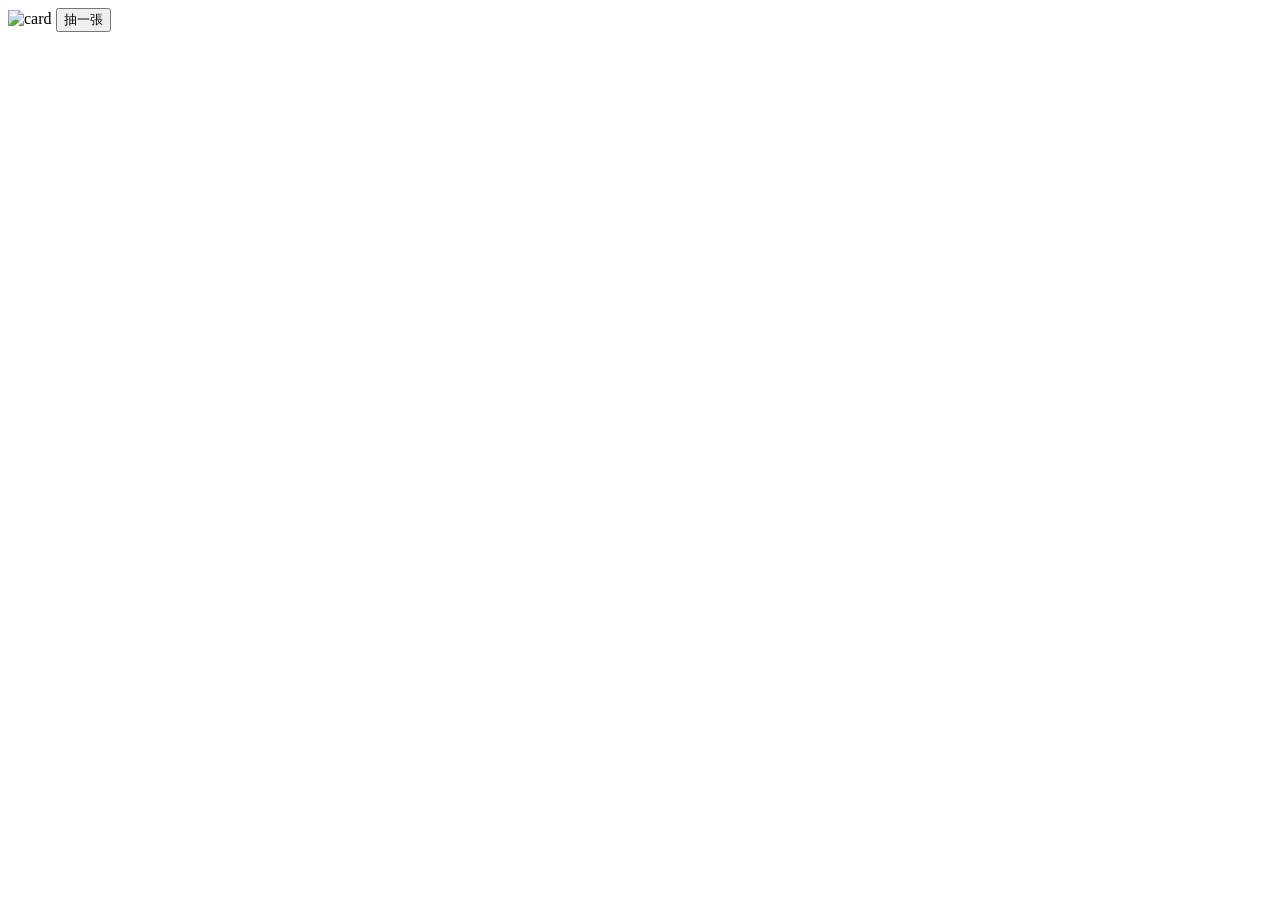
==== index.html @ e1db85c7 "/index.html" ====
<!DOCTYPE html>
<html lang="zh-Hant">
<head>
  <meta charset="UTF-8">
  <title>抽一張牌</title>
  <link rel="stylesheet" href="style.css">
</head>
<body>
  <div id="app">
    <img id="card" src="assets/back.png" alt="card">
    <button id="draw">抽一張</button>
  </div>

  <script src="app.js"></script>
</body>
</html>
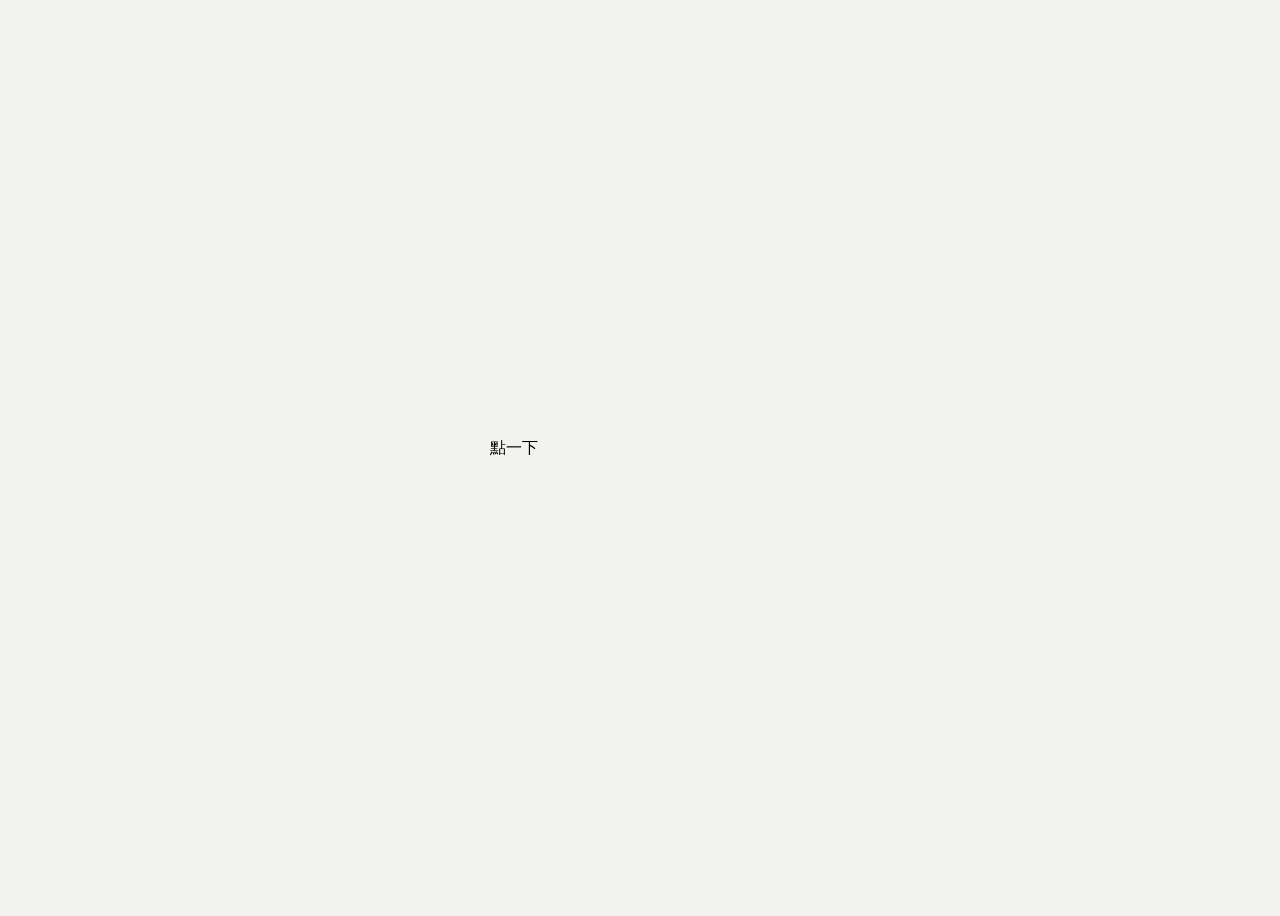
==== commit 51c7e437: "Update index.html" ====
--- a/index.html
+++ b/index.html
@@ -1,14 +1,16 @@
 <!DOCTYPE html>
 <html lang="zh-Hant">
 <head>
-  <meta charset="UTF-8">
-  <title>抽一張牌</title>
-  <link rel="stylesheet" href="style.css">
+  <meta charset="UTF-8" />
+  <title>Ella Card</title>
+  <link rel="stylesheet" href="style.css" />
 </head>
 <body>
-  <div id="app">
-    <img id="card" src="assets/back.png" alt="card">
-    <button id="draw">抽一張</button>
+
+  <div class="card-area">
+    <div id="card" class="card-back">
+      點一下
+    </div>
   </div>
 
   <script src="app.js"></script>
--- a/style.css
+++ b/style.css
@@ -0,0 +1,22 @@
+body {
+  background: #f2f2ef;
+  font-family: "Noto Sans TC", sans-serif;
+  display: flex;
+  justify-content: center;
+  align-items: center;
+  height: 100vh;
+}
+
+#app {
+  text-align: center;
+}
+
+#card {
+  width: 300px;
+  margin-bottom: 20px;
+}
+
+button {
+  padding: 10px 20px;
+  font-size: 16px;
+}
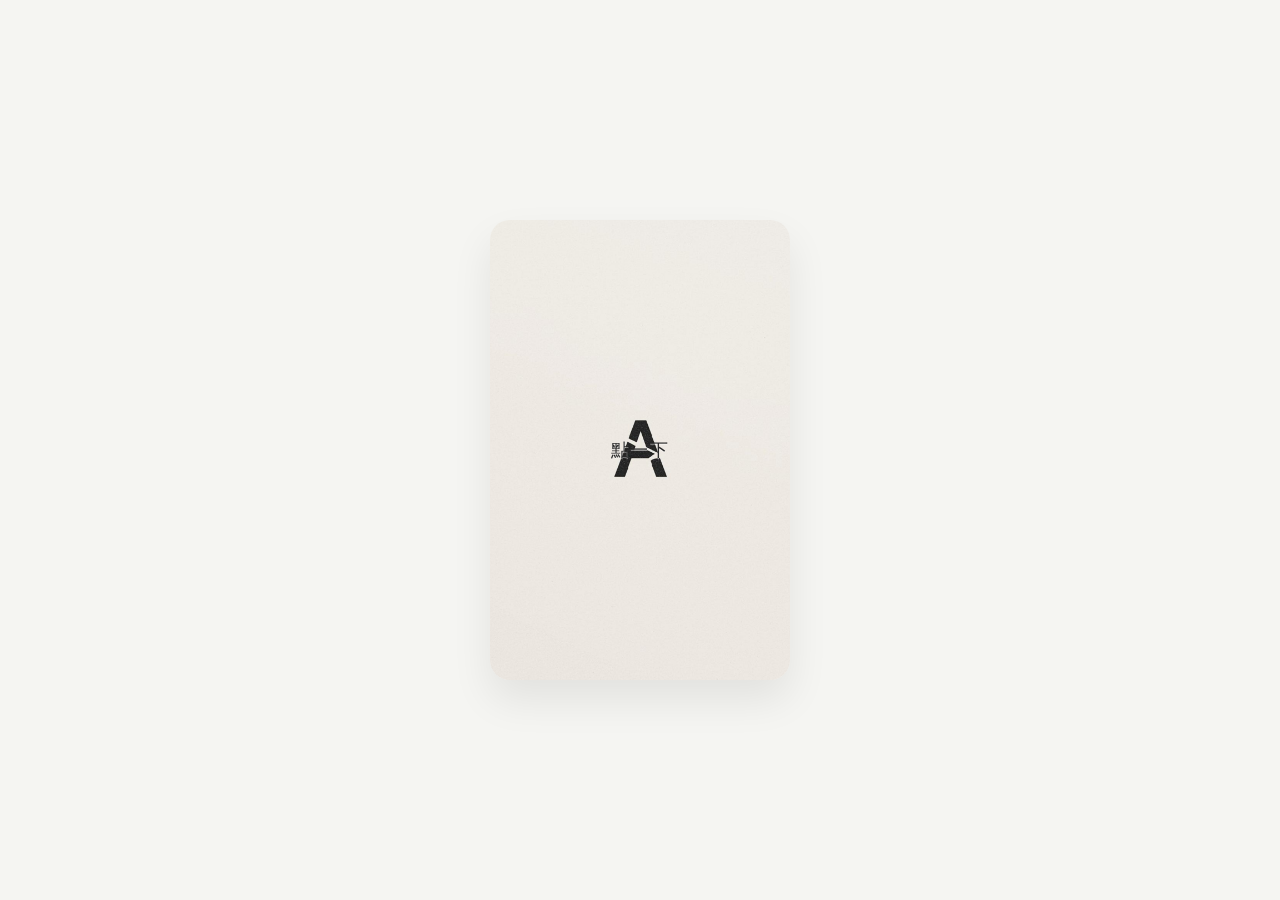
==== commit 90cd3624: "Update index.html" ====
--- a/index.html
+++ b/index.html
@@ -7,11 +7,10 @@
 </head>
 <body>
 
-  <div class="card-area">
-    <div id="card" class="card-back">
-      點一下
-    </div>
-  </div>
+  <div class="card-back" id="card">
+  <div class="card-text" id="cardText">點一下</div>
+</div>
+
 
   <script src="app.js"></script>
 </body>
--- a/style.css
+++ b/style.css
@@ -1,22 +1,57 @@
 body {
-  background: #f2f2ef;
-  font-family: "Noto Sans TC", sans-serif;
+  margin: 0;
+  background: #f5f5f2;
+  font-family: "Noto Serif TC", serif;
   display: flex;
   justify-content: center;
   align-items: center;
   height: 100vh;
 }
 
-#app {
-  text-align: center;
+.card-area {
+  display: flex;
+  justify-content: center;
+  align-items: center;
 }
 
-#card {
+.card-back {
   width: 300px;
-  margin-bottom: 20px;
+  height: 460px;
+  border-radius: 20px;
+
+  background-image: url("./card-bg.png");
+  background-size: cover;
+  background-position: center;
+
+  display: flex;
+  align-items: center;
+  justify-content: center;
+  box-shadow: 0 20px 40px rgba(0,0,0,0.08);
+
+}
+.card-front {
+  width: 260px;
+  height: 420px;
+  border-radius: 12px;
+  background: #ffffff;
+  color: #222;
+  display: flex;
+  justify-content: center;
+  align-items: center;
+  padding: 24px;
+  text-align: center;
+  line-height: 1.6;
+}
+.card-text {
+  font-size: 18px;
+  line-height: 1.7;
+  letter-spacing: 0.08em;
+  color: #2b2b2b;
+  text-align: center;
+  padding: 0 28px;
+
+  /* 讓文字在背景圖上更清楚 */
+  text-shadow: 0 1px 0 rgba(255,255,255,0.55);
 }
 
-button {
-  padding: 10px 20px;
-  font-size: 16px;
-}
+
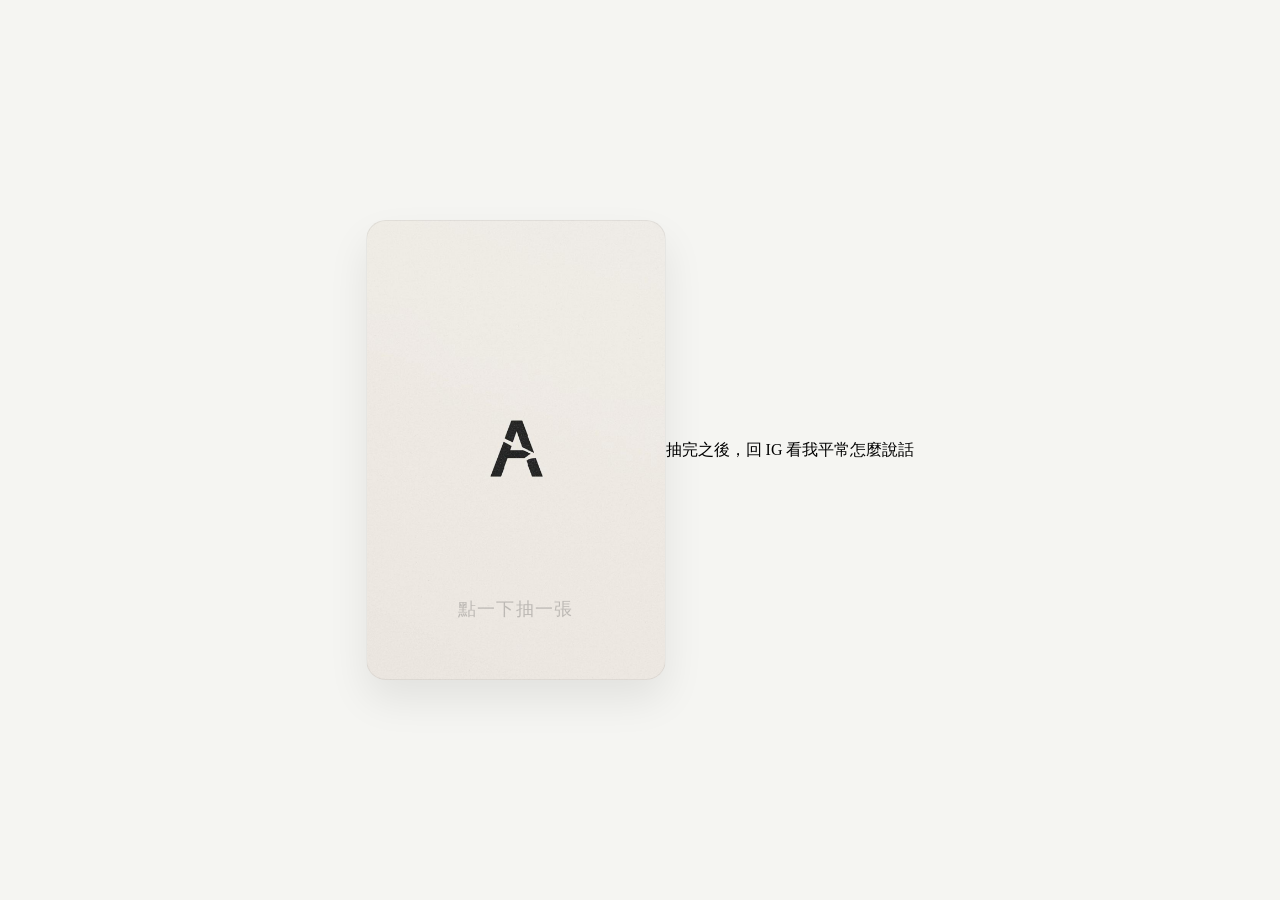
==== commit e49da3cc: "Update index.html" ====
--- a/index.html
+++ b/index.html
@@ -15,3 +15,6 @@
   <script src="app.js"></script>
 </body>
 </html>
+<div class="footer-note">
+  抽完之後，回 IG 看我平常怎麼說話
+</div>
--- a/style.css
+++ b/style.css
@@ -1,57 +1,120 @@
+/* =========================
+   Ella Card - style.css
+   極簡留白版（單一背景＋文字抽卡）
+   ========================= */
+
+/* 全域盒模型，避免尺寸計算混亂 */
+*,
+*::before,
+*::after {
+  box-sizing: border-box;
+}
+
+/* 頁面背景與置中 */
 body {
   margin: 0;
-  background: #f5f5f2;
+  background: #f5f5f2; /* 你現在的米白底 */
   font-family: "Noto Serif TC", serif;
   display: flex;
   justify-content: center;
   align-items: center;
-  height: 100vh;
+  min-height: 100vh;
+  padding: 24px;
 }
 
+/* 卡片外層容器（可擴充用，目前先保留） */
 .card-area {
   display: flex;
   justify-content: center;
   align-items: center;
 }
 
+/* 卡片本體（你 HTML 的 #card） */
 .card-back {
   width: 300px;
   height: 460px;
   border-radius: 20px;
 
+  /* 你的背景圖（同層目錄：card-bg.png） */
   background-image: url("./card-bg.png");
   background-size: cover;
   background-position: center;
+  background-repeat: no-repeat;
 
-  display: flex;
-  align-items: center;
-  justify-content: center;
-  box-shadow: 0 20px 40px rgba(0,0,0,0.08);
+  /* 視覺質感 */
+  box-shadow: 0 20px 40px rgba(0, 0, 0, 0.08);
+  border: 1px solid rgba(0, 0, 0, 0.06);
 
+  /* 讓文字能放在卡片內 */
+  position: relative;
+  overflow: hidden;
+
+  /* 點擊手感 */
+  cursor: pointer;
+  user-select: none;
+
+  /* 小小的互動感（不浮誇） */
+  transition: transform 120ms ease, box-shadow 120ms ease;
 }
-.card-front {
-  width: 260px;
-  height: 420px;
-  border-radius: 12px;
-  background: #ffffff;
-  color: #222;
-  display: flex;
-  justify-content: center;
-  align-items: center;
-  padding: 24px;
+
+.card-back:hover {
+  transform: translateY(-2px);
+  box-shadow: 0 26px 50px rgba(0, 0, 0, 0.10);
+}
+
+.card-back:active {
+  transform: translateY(0px) scale(0.995);
+}
+
+/* 卡片文字（你 HTML 的 #cardText） */
+.card-text {
+  /* 重要：不要吃掉點擊，點到文字也算點到卡片 */
+  pointer-events: none;
+
+  /* 文字位置：靠下、置中 */
+  position: absolute;
+  left: 50%;
+  bottom: 58px;
+  transform: translate(-50%, 4px);
+
+  /* 文字樣式：乾淨、不做作 */
+  font-size: 18px;
+  line-height: 1.8;
+  letter-spacing: 0.06em; /* 中文不要用 2px，會像被拉開靈魂 */
+  color: #333;
   text-align: center;
-  line-height: 1.6;
+
+  /* 文字寬度（避免太長爆版） */
+  width: 78%;
+  word-break: keep-all;
+
+  /* 抽卡動畫：初始淡淡的 */
+  opacity: 0.25;
+  transition: opacity 220ms ease, transform 220ms ease;
 }
-.card-text {
-  font-size: 18px;
-  line-height: 1.7;
-  letter-spacing: 0.08em;
-  color: #2b2b2b;
-  text-align: center;
-  padding: 0 28px;
 
-  /* 讓文字在背景圖上更清楚 */
-  text-shadow: 0 1px 0 rgba(255,255,255,0.55);
+/* app.js 會加上 is-show，讓文字「浮現」 */
+.card-text.is-show {
+  opacity: 1;
+  transform: translate(-50%, 0px);
+}
+
+/* 小螢幕（手機）自動縮放，不要超出 */
+@media (max-width: 480px) {
+  body {
+    padding: 16px;
+  }
+  .card-back {
+    width: 280px;
+    height: 430px;
+    border-radius: 18px;
+  }
+  .card-text {
+    bottom: 54px;
+    font-size: 17px;
+    width: 80%;
+  }
 }
 
 
+
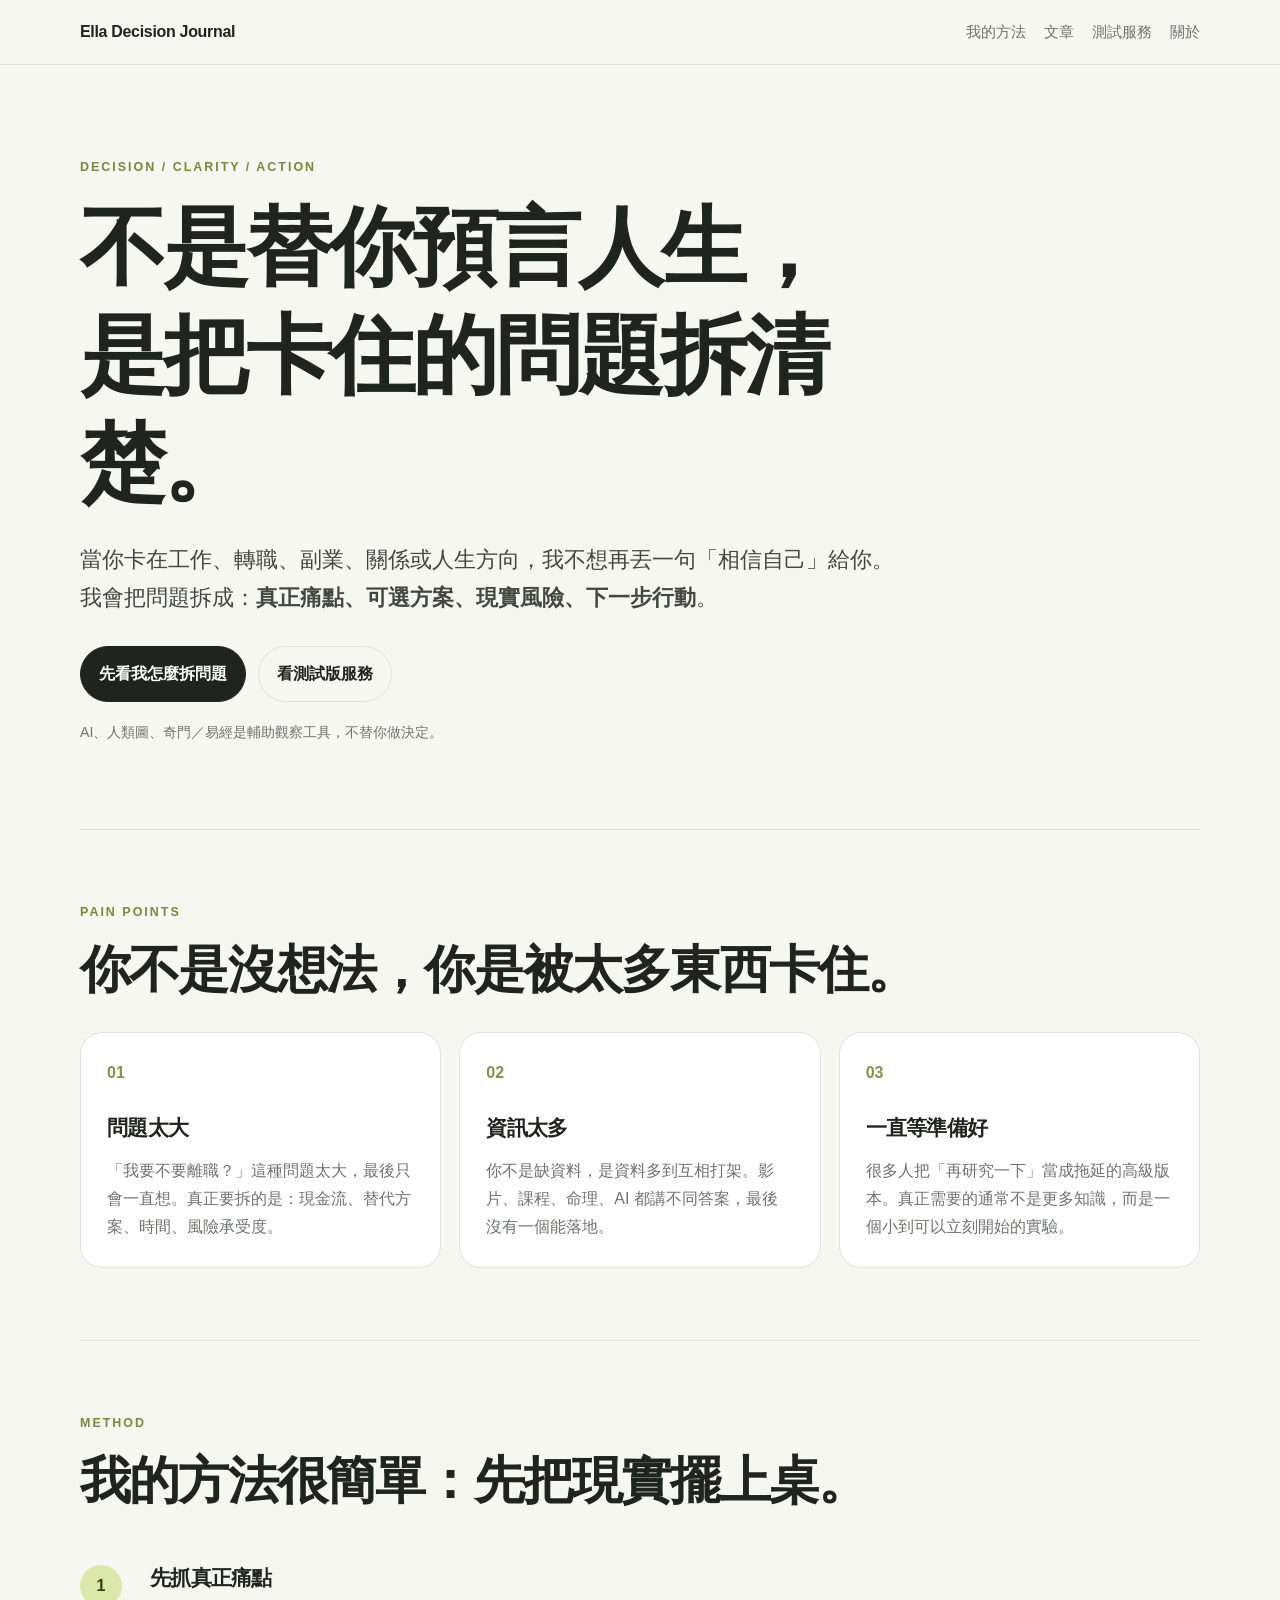
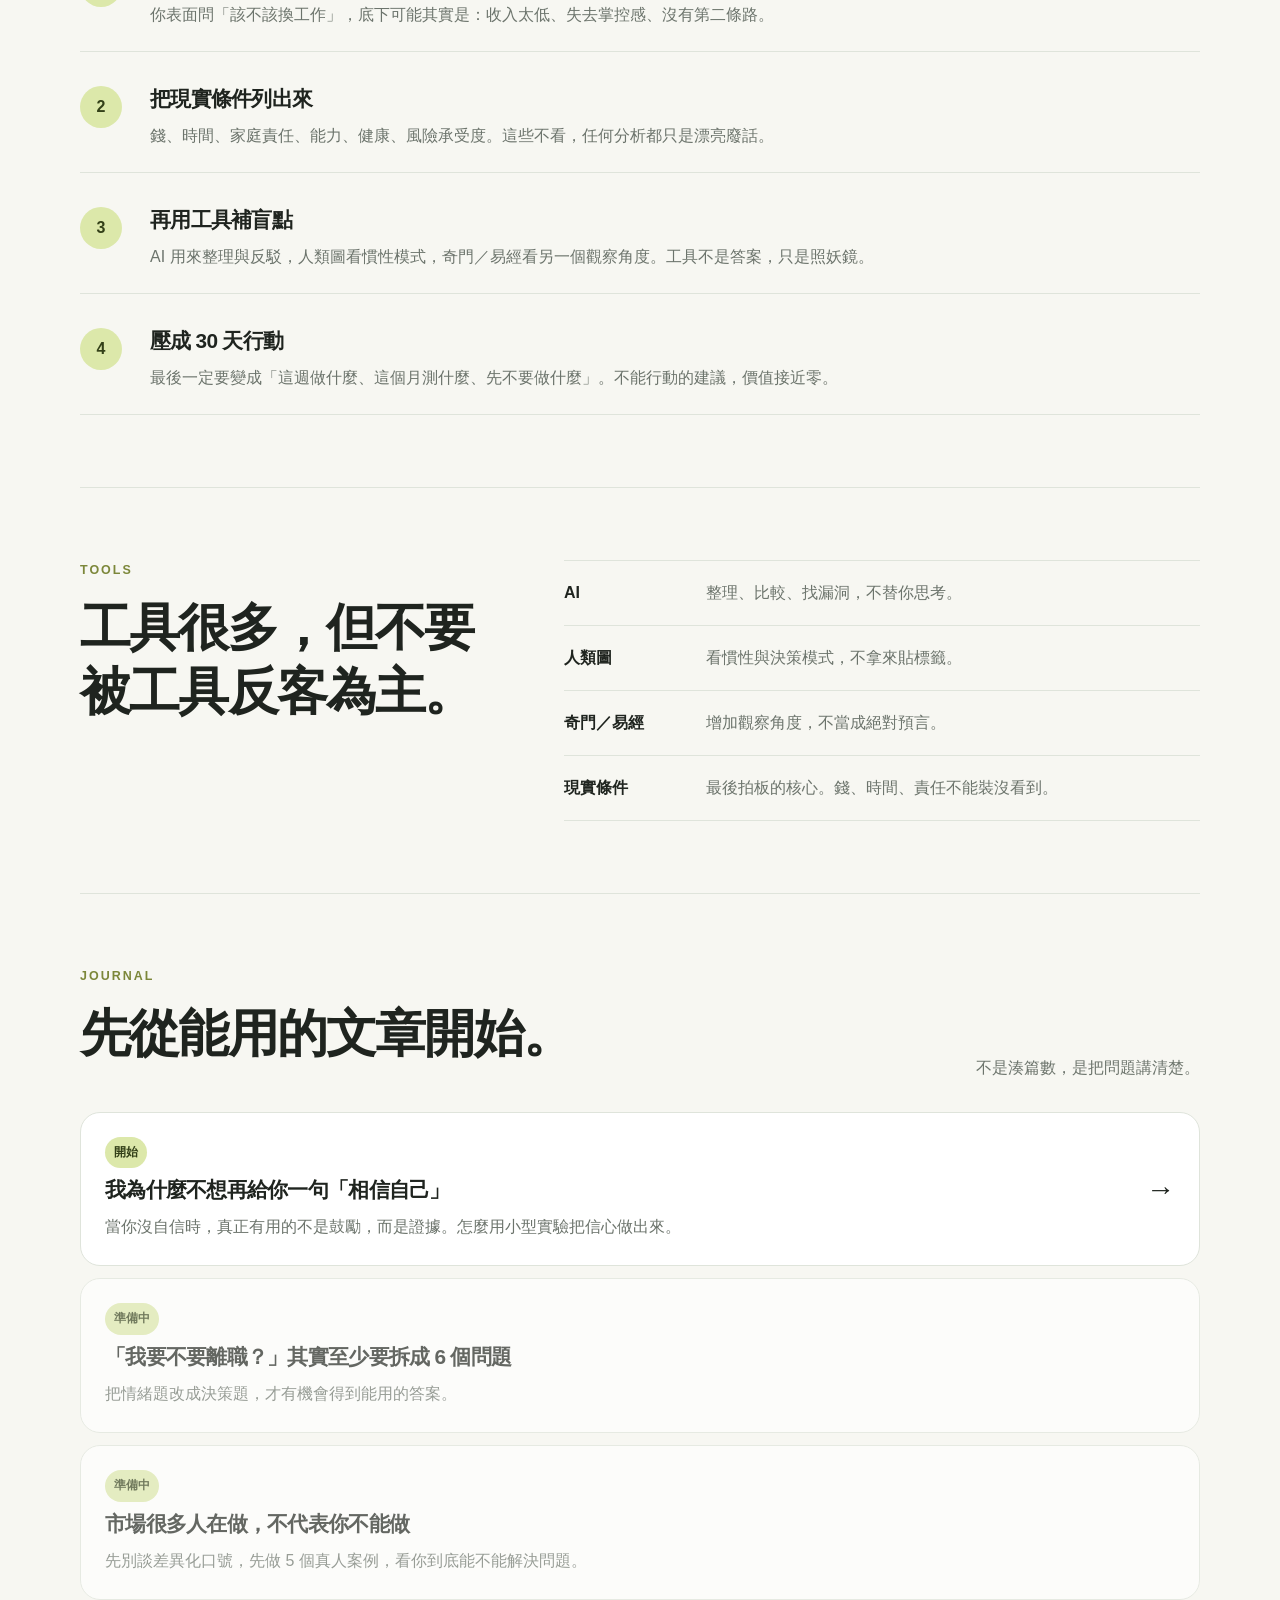
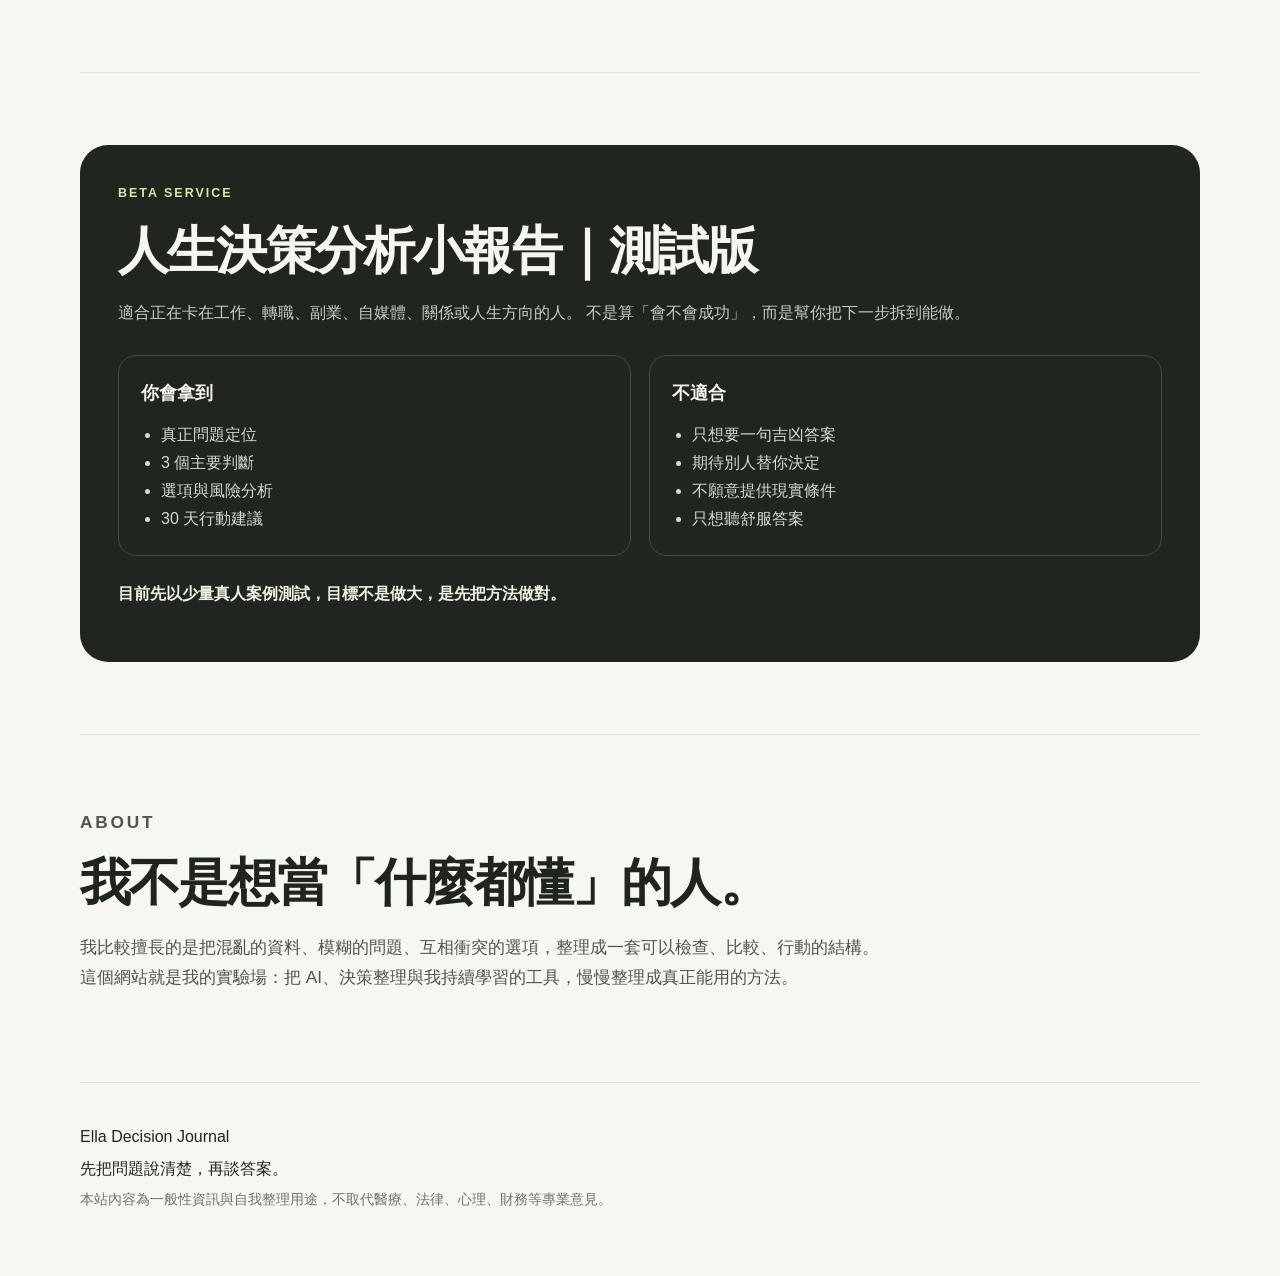
==== commit cfaa13af: "Redesign Ella Decision Journal homepage" ====
--- a/index.html
+++ b/index.html
@@ -1,20 +1,201 @@
-<!DOCTYPE html>
+<!doctype html>
 <html lang="zh-Hant">
 <head>
-  <meta charset="UTF-8" />
-  <title>Ella Card</title>
-  <link rel="stylesheet" href="style.css" />
+  <meta charset="utf-8">
+  <meta name="viewport" content="width=device-width, initial-scale=1">
+  <title>Ella Decision Journal｜把卡住的問題拆清楚</title>
+  <meta name="description" content="不是替你預言人生，而是把工作、轉職、副業、關係與人生方向的問題拆成痛點、選項、風險與下一步。">
+  <link rel="stylesheet" href="style.css">
 </head>
 <body>
-
-  <div class="card-back" id="card">
-  <div class="card-text" id="cardText">點一下</div>
-</div>
-
+  <header class="site-header">
+    <a class="brand" href="./">Ella Decision Journal</a>
+    <nav>
+      <a href="#method">我的方法</a>
+      <a href="#articles">文章</a>
+      <a href="#service">測試服務</a>
+      <a href="#about">關於</a>
+    </nav>
+  </header>
+
+  <main>
+    <section class="hero shell">
+      <p class="eyebrow">DECISION / CLARITY / ACTION</p>
+      <h1>不是替你預言人生，<br>是把卡住的問題拆清楚。</h1>
+      <p class="lead">
+        當你卡在工作、轉職、副業、關係或人生方向，我不想再丟一句「相信自己」給你。
+        我會把問題拆成：<strong>真正痛點、可選方案、現實風險、下一步行動</strong>。
+      </p>
+      <div class="hero-actions">
+        <a class="button primary" href="#method">先看我怎麼拆問題</a>
+        <a class="button ghost" href="#service">看測試版服務</a>
+      </div>
+      <p class="fineprint">AI、人類圖、奇門／易經是輔助觀察工具，不替你做決定。</p>
+    </section>
+
+    <section class="section shell">
+      <div class="section-title">
+        <p class="eyebrow">PAIN POINTS</p>
+        <h2>你不是沒想法，你是被太多東西卡住。</h2>
+      </div>
+
+      <div class="grid three">
+        <article class="card">
+          <span class="num">01</span>
+          <h3>問題太大</h3>
+          <p>「我要不要離職？」這種問題太大，最後只會一直想。真正要拆的是：現金流、替代方案、時間、風險承受度。</p>
+        </article>
+        <article class="card">
+          <span class="num">02</span>
+          <h3>資訊太多</h3>
+          <p>你不是缺資料，是資料多到互相打架。影片、課程、命理、AI 都講不同答案，最後沒有一個能落地。</p>
+        </article>
+        <article class="card">
+          <span class="num">03</span>
+          <h3>一直等準備好</h3>
+          <p>很多人把「再研究一下」當成拖延的高級版本。真正需要的通常不是更多知識，而是一個小到可以立刻開始的實驗。</p>
+        </article>
+      </div>
+    </section>
+
+    <section id="method" class="section shell">
+      <div class="section-title">
+        <p class="eyebrow">METHOD</p>
+        <h2>我的方法很簡單：先把現實擺上桌。</h2>
+      </div>
+
+      <div class="steps">
+        <div class="step">
+          <span>1</span>
+          <div>
+            <h3>先抓真正痛點</h3>
+            <p>你表面問「該不該換工作」，底下可能其實是：收入太低、失去掌控感、沒有第二條路。</p>
+          </div>
+        </div>
+        <div class="step">
+          <span>2</span>
+          <div>
+            <h3>把現實條件列出來</h3>
+            <p>錢、時間、家庭責任、能力、健康、風險承受度。這些不看，任何分析都只是漂亮廢話。</p>
+          </div>
+        </div>
+        <div class="step">
+          <span>3</span>
+          <div>
+            <h3>再用工具補盲點</h3>
+            <p>AI 用來整理與反駁，人類圖看慣性模式，奇門／易經看另一個觀察角度。工具不是答案，只是照妖鏡。</p>
+          </div>
+        </div>
+        <div class="step">
+          <span>4</span>
+          <div>
+            <h3>壓成 30 天行動</h3>
+            <p>最後一定要變成「這週做什麼、這個月測什麼、先不要做什麼」。不能行動的建議，價值接近零。</p>
+          </div>
+        </div>
+      </div>
+    </section>
+
+    <section class="section shell split">
+      <div>
+        <p class="eyebrow">TOOLS</p>
+        <h2>工具很多，但不要被工具反客為主。</h2>
+      </div>
+      <div class="tool-list">
+        <div><strong>AI</strong><span>整理、比較、找漏洞，不替你思考。</span></div>
+        <div><strong>人類圖</strong><span>看慣性與決策模式，不拿來貼標籤。</span></div>
+        <div><strong>奇門／易經</strong><span>增加觀察角度，不當成絕對預言。</span></div>
+        <div><strong>現實條件</strong><span>最後拍板的核心。錢、時間、責任不能裝沒看到。</span></div>
+      </div>
+    </section>
+
+    <section id="articles" class="section shell">
+      <div class="section-title row">
+        <div>
+          <p class="eyebrow">JOURNAL</p>
+          <h2>先從能用的文章開始。</h2>
+        </div>
+        <p class="section-note">不是湊篇數，是把問題講清楚。</p>
+      </div>
+
+      <div class="article-list">
+        <a class="article" href="posts/why-decision-journal.html">
+          <div>
+            <span class="tag">開始</span>
+            <h3>我為什麼不想再給你一句「相信自己」</h3>
+            <p>當你沒自信時，真正有用的不是鼓勵，而是證據。怎麼用小型實驗把信心做出來。</p>
+          </div>
+          <span class="arrow">→</span>
+        </a>
+        <div class="article muted">
+          <div>
+            <span class="tag">準備中</span>
+            <h3>「我要不要離職？」其實至少要拆成 6 個問題</h3>
+            <p>把情緒題改成決策題，才有機會得到能用的答案。</p>
+          </div>
+        </div>
+        <div class="article muted">
+          <div>
+            <span class="tag">準備中</span>
+            <h3>市場很多人在做，不代表你不能做</h3>
+            <p>先別談差異化口號，先做 5 個真人案例，看你到底能不能解決問題。</p>
+          </div>
+        </div>
+      </div>
+    </section>
+
+    <section id="service" class="section shell">
+      <div class="service-box">
+        <div>
+          <p class="eyebrow">BETA SERVICE</p>
+          <h2>人生決策分析小報告｜測試版</h2>
+          <p>
+            適合正在卡在工作、轉職、副業、自媒體、關係或人生方向的人。
+            不是算「會不會成功」，而是幫你把下一步拆到能做。
+          </p>
+        </div>
+
+        <div class="service-grid">
+          <div>
+            <strong>你會拿到</strong>
+            <ul>
+              <li>真正問題定位</li>
+              <li>3 個主要判斷</li>
+              <li>選項與風險分析</li>
+              <li>30 天行動建議</li>
+            </ul>
+          </div>
+          <div>
+            <strong>不適合</strong>
+            <ul>
+              <li>只想要一句吉凶答案</li>
+              <li>期待別人替你決定</li>
+              <li>不願意提供現實條件</li>
+              <li>只想聽舒服答案</li>
+            </ul>
+          </div>
+        </div>
+
+        <p class="status">目前先以少量真人案例測試，目標不是做大，是先把方法做對。</p>
+      </div>
+    </section>
+
+    <section id="about" class="section shell about">
+      <p class="eyebrow">ABOUT</p>
+      <h2>我不是想當「什麼都懂」的人。</h2>
+      <p>
+        我比較擅長的是把混亂的資料、模糊的問題、互相衝突的選項，整理成一套可以檢查、比較、行動的結構。
+        這個網站就是我的實驗場：把 AI、決策整理與我持續學習的工具，慢慢整理成真正能用的方法。
+      </p>
+    </section>
+  </main>
+
+  <footer class="site-footer shell">
+    <p>Ella Decision Journal</p>
+    <p>先把問題說清楚，再談答案。</p>
+    <p class="fineprint">本站內容為一般性資訊與自我整理用途，不取代醫療、法律、心理、財務等專業意見。</p>
+  </footer>
 
   <script src="app.js"></script>
 </body>
 </html>
-<div class="footer-note">
-  抽完之後，回 IG 看我平常怎麼說話
-</div>
--- a/style.css
+++ b/style.css
@@ -1,120 +1,113 @@
-/* =========================
-   Ella Card - style.css
-   極簡留白版（單一背景＋文字抽卡）
-   ========================= */
-
-/* 全域盒模型，避免尺寸計算混亂 */
-*,
-*::before,
-*::after {
-  box-sizing: border-box;
+*{box-sizing:border-box}
+:root{
+  --bg:#f7f7f2;
+  --paper:#ffffff;
+  --ink:#1f241f;
+  --muted:#6c746c;
+  --line:#dfe4db;
+  --accent:#dce8aa;
+  --accent-ink:#334018;
+  --soft:#eef2e7;
+  --max:1120px;
 }
-
-/* 頁面背景與置中 */
-body {
-  margin: 0;
-  background: #f5f5f2; /* 你現在的米白底 */
-  font-family: "Noto Serif TC", serif;
-  display: flex;
-  justify-content: center;
-  align-items: center;
-  min-height: 100vh;
-  padding: 24px;
+html{scroll-behavior:smooth}
+body{
+  margin:0;
+  background:var(--bg);
+  color:var(--ink);
+  font-family:-apple-system,BlinkMacSystemFont,"Noto Sans TC","PingFang TC","Microsoft JhengHei",sans-serif;
+  line-height:1.75;
 }
-
-/* 卡片外層容器（可擴充用，目前先保留） */
-.card-area {
-  display: flex;
-  justify-content: center;
-  align-items: center;
+a{color:inherit}
+.shell{width:min(calc(100% - 40px),var(--max));margin-inline:auto}
+.site-header{
+  position:sticky;top:0;z-index:10;
+  display:flex;align-items:center;justify-content:space-between;
+  gap:24px;padding:18px max(20px,calc((100% - var(--max))/2));
+  background:rgba(247,247,242,.92);backdrop-filter:blur(12px);
+  border-bottom:1px solid var(--line);
 }
-
-/* 卡片本體（你 HTML 的 #card） */
-.card-back {
-  width: 300px;
-  height: 460px;
-  border-radius: 20px;
-
-  /* 你的背景圖（同層目錄：card-bg.png） */
-  background-image: url("./card-bg.png");
-  background-size: cover;
-  background-position: center;
-  background-repeat: no-repeat;
-
-  /* 視覺質感 */
-  box-shadow: 0 20px 40px rgba(0, 0, 0, 0.08);
-  border: 1px solid rgba(0, 0, 0, 0.06);
-
-  /* 讓文字能放在卡片內 */
-  position: relative;
-  overflow: hidden;
-
-  /* 點擊手感 */
-  cursor: pointer;
-  user-select: none;
-
-  /* 小小的互動感（不浮誇） */
-  transition: transform 120ms ease, box-shadow 120ms ease;
+.brand{text-decoration:none;font-weight:800;letter-spacing:-.02em}
+nav{display:flex;gap:18px;flex-wrap:wrap}
+nav a{text-decoration:none;color:var(--muted);font-size:.94rem}
+nav a:hover{color:var(--ink)}
+.hero{padding:92px 0 70px}
+.eyebrow{font-size:.78rem;font-weight:800;letter-spacing:.16em;color:#7c873a;margin:0 0 14px}
+h1,h2,h3{line-height:1.25;letter-spacing:-.035em;margin-top:0}
+h1{font-size:clamp(2.7rem,7vw,5.4rem);max-width:900px;margin-bottom:24px}
+h2{font-size:clamp(2rem,4vw,3.2rem);margin-bottom:16px}
+h3{font-size:1.3rem;margin-bottom:10px}
+.lead{font-size:clamp(1.08rem,2vw,1.35rem);max-width:820px;color:#404840}
+.hero-actions{display:flex;gap:12px;flex-wrap:wrap;margin:30px 0 18px}
+.button{
+  display:inline-flex;align-items:center;justify-content:center;
+  padding:13px 18px;border-radius:999px;text-decoration:none;font-weight:750;
+  border:1px solid var(--line);
 }
-
-.card-back:hover {
-  transform: translateY(-2px);
-  box-shadow: 0 26px 50px rgba(0, 0, 0, 0.10);
+.button.primary{background:var(--ink);color:#fff;border-color:var(--ink)}
+.button.ghost{background:transparent}
+.fineprint{font-size:.88rem;color:var(--muted)}
+.section{padding:72px 0;border-top:1px solid var(--line)}
+.section-title{margin-bottom:30px}
+.grid{display:grid;gap:18px}
+.grid.three{grid-template-columns:repeat(3,1fr)}
+.card{
+  background:var(--paper);border:1px solid var(--line);border-radius:22px;padding:26px;
 }
-
-.card-back:active {
-  transform: translateY(0px) scale(0.995);
+.card p{color:var(--muted);margin-bottom:0}
+.num{display:inline-block;font-weight:850;color:#87914d;margin-bottom:28px}
+.steps{display:grid;gap:12px}
+.step{
+  display:grid;grid-template-columns:52px 1fr;gap:18px;
+  padding:22px 0;border-bottom:1px solid var(--line)
 }
-
-/* 卡片文字（你 HTML 的 #cardText） */
-.card-text {
-  /* 重要：不要吃掉點擊，點到文字也算點到卡片 */
-  pointer-events: none;
-
-  /* 文字位置：靠下、置中 */
-  position: absolute;
-  left: 50%;
-  bottom: 58px;
-  transform: translate(-50%, 4px);
-
-  /* 文字樣式：乾淨、不做作 */
-  font-size: 18px;
-  line-height: 1.8;
-  letter-spacing: 0.06em; /* 中文不要用 2px，會像被拉開靈魂 */
-  color: #333;
-  text-align: center;
-
-  /* 文字寬度（避免太長爆版） */
-  width: 78%;
-  word-break: keep-all;
-
-  /* 抽卡動畫：初始淡淡的 */
-  opacity: 0.25;
-  transition: opacity 220ms ease, transform 220ms ease;
+.step>span{
+  width:42px;height:42px;display:grid;place-items:center;
+  background:var(--accent);color:var(--accent-ink);border-radius:50%;font-weight:900
 }
-
-/* app.js 會加上 is-show，讓文字「浮現」 */
-.card-text.is-show {
-  opacity: 1;
-  transform: translate(-50%, 0px);
+.step p{margin:0;color:var(--muted);max-width:780px}
+.split{display:grid;grid-template-columns:.8fr 1.2fr;gap:60px;align-items:start}
+.tool-list{border-top:1px solid var(--line)}
+.tool-list>div{
+  display:grid;grid-template-columns:120px 1fr;gap:22px;
+  padding:18px 0;border-bottom:1px solid var(--line)
 }
-
-/* 小螢幕（手機）自動縮放，不要超出 */
-@media (max-width: 480px) {
-  body {
-    padding: 16px;
-  }
-  .card-back {
-    width: 280px;
-    height: 430px;
-    border-radius: 18px;
-  }
-  .card-text {
-    bottom: 54px;
-    font-size: 17px;
-    width: 80%;
-  }
+.tool-list span{color:var(--muted)}
+.row{display:flex;align-items:end;justify-content:space-between;gap:24px}
+.section-note{color:var(--muted);margin:0}
+.article-list{display:grid;gap:12px}
+.article{
+  display:flex;align-items:center;justify-content:space-between;gap:28px;
+  padding:24px;border:1px solid var(--line);background:var(--paper);border-radius:20px;
+  text-decoration:none
 }
-
-
-
+.article:hover{border-color:#aeb982;transform:translateY(-1px)}
+.article p{margin:6px 0 0;color:var(--muted)}
+.article.muted{opacity:.68}
+.tag{
+  display:inline-block;font-size:.78rem;font-weight:800;color:var(--accent-ink);
+  background:var(--accent);padding:5px 9px;border-radius:999px;margin-bottom:9px
+}
+.arrow{font-size:1.8rem}
+.service-box{
+  background:#20251f;color:#f5f6ef;border-radius:28px;padding:38px;
+}
+.service-box .eyebrow{color:#dbe7a7}
+.service-box p{color:#c8cec5}
+.service-grid{display:grid;grid-template-columns:1fr 1fr;gap:18px;margin-top:28px}
+.service-grid>div{border:1px solid #424a40;border-radius:18px;padding:22px}
+.service-grid strong{font-size:1.1rem}
+.service-grid ul{margin:12px 0 0;padding-left:20px;color:#d6dbd3}
+.status{margin-top:24px!important;color:#f0f3e8!important;font-weight:700}
+.about p{max-width:800px;font-size:1.08rem;color:#4d554d}
+.site-footer{padding:36px 0 60px;border-top:1px solid var(--line)}
+.site-footer p{margin:4px 0}
+@media(max-width:820px){
+  .site-header{align-items:flex-start;flex-direction:column}
+  nav{gap:12px}
+  .hero{padding-top:64px}
+  .grid.three,.split,.service-grid{grid-template-columns:1fr}
+  .split{gap:24px}
+  .row{display:block}
+  .tool-list>div{grid-template-columns:1fr;gap:2px}
+}
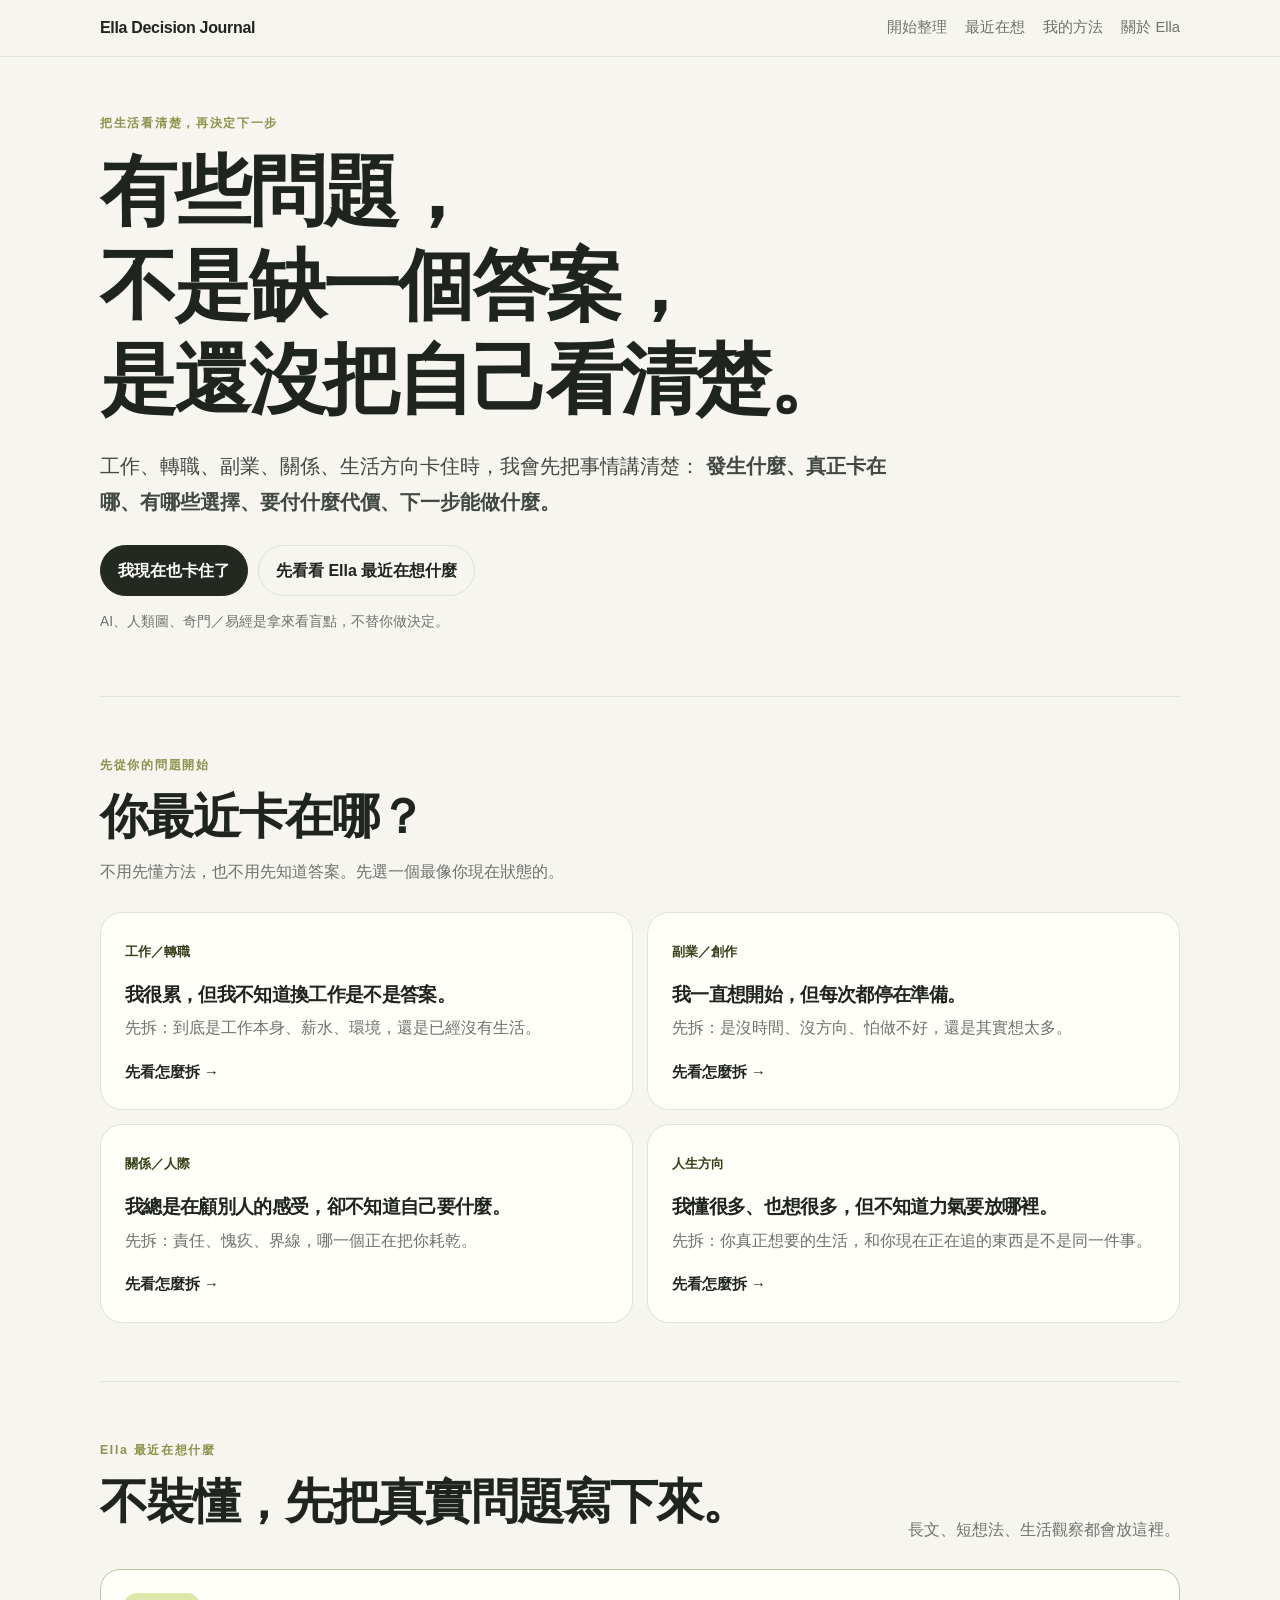
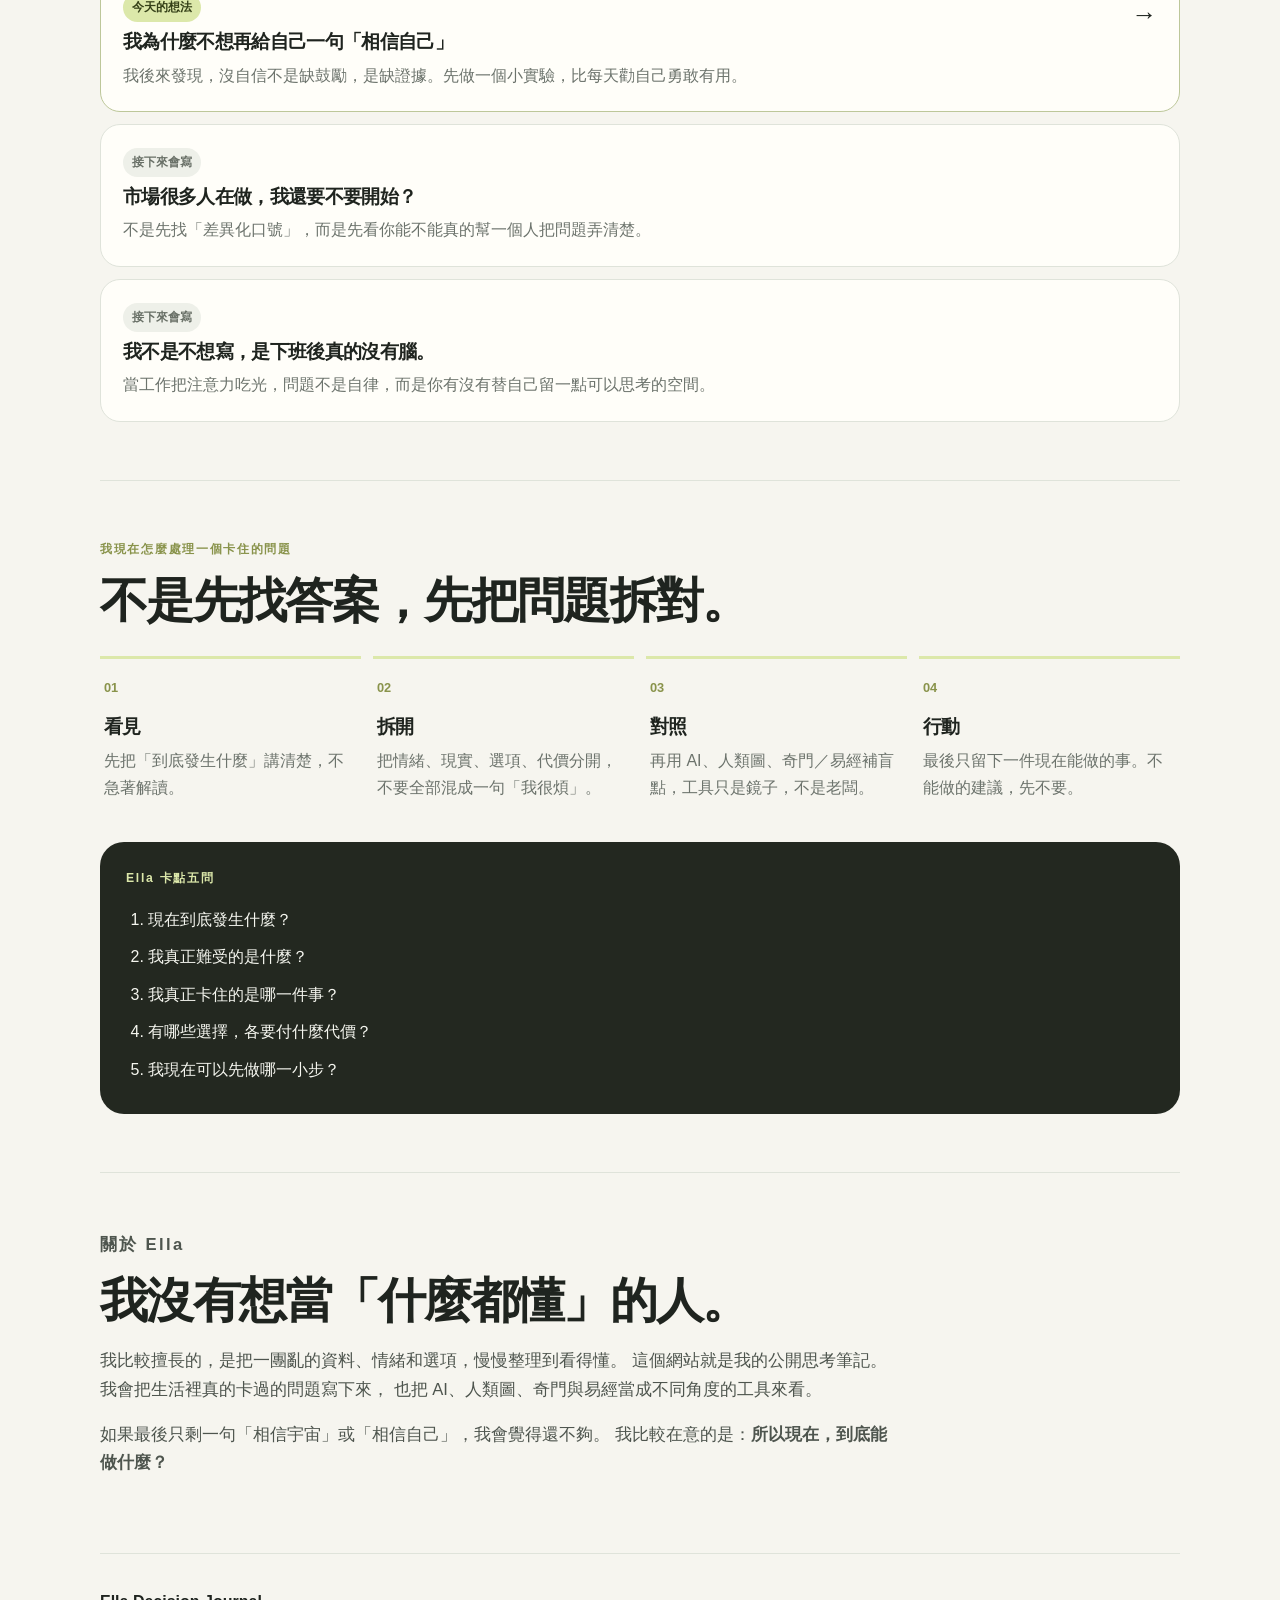
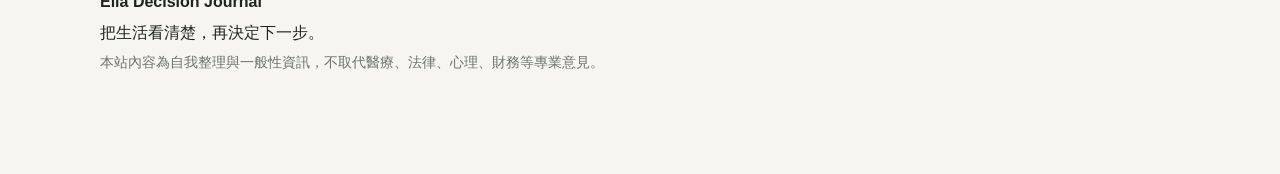
==== commit b30172a0: "Add files via upload" ====
--- a/index.html
+++ b/index.html
@@ -4,197 +4,178 @@
   <meta charset="utf-8">
   <meta name="viewport" content="width=device-width, initial-scale=1">
   <title>Ella Decision Journal｜把卡住的問題拆清楚</title>
-  <meta name="description" content="不是替你預言人生，而是把工作、轉職、副業、關係與人生方向的問題拆成痛點、選項、風險與下一步。">
+  <meta name="description" content="把生活裡卡住的問題拆成：發生什麼、真正卡在哪、有哪些選擇、要付什麼代價、下一步怎麼走。">
   <link rel="stylesheet" href="style.css">
 </head>
 <body>
   <header class="site-header">
-    <a class="brand" href="./">Ella Decision Journal</a>
-    <nav>
+    <a class="brand" href="#top">Ella Decision Journal</a>
+    <nav class="desktop-nav" aria-label="主要導覽">
+      <a href="#start">開始整理</a>
+      <a href="#journal">最近在想</a>
       <a href="#method">我的方法</a>
-      <a href="#articles">文章</a>
-      <a href="#service">測試服務</a>
-      <a href="#about">關於</a>
+      <a href="#about">關於 Ella</a>
     </nav>
   </header>
 
-  <main>
+  <main id="top">
     <section class="hero shell">
-      <p class="eyebrow">DECISION / CLARITY / ACTION</p>
-      <h1>不是替你預言人生，<br>是把卡住的問題拆清楚。</h1>
+      <p class="eyebrow">把生活看清楚，再決定下一步</p>
+      <h1>有些問題，<br>不是缺一個答案，<br>是還沒把自己看清楚。</h1>
       <p class="lead">
-        當你卡在工作、轉職、副業、關係或人生方向，我不想再丟一句「相信自己」給你。
-        我會把問題拆成：<strong>真正痛點、可選方案、現實風險、下一步行動</strong>。
+        工作、轉職、副業、關係、生活方向卡住時，我會先把事情講清楚：
+        <strong>發生什麼、真正卡在哪、有哪些選擇、要付什麼代價、下一步能做什麼。</strong>
       </p>
       <div class="hero-actions">
-        <a class="button primary" href="#method">先看我怎麼拆問題</a>
-        <a class="button ghost" href="#service">看測試版服務</a>
+        <a class="button primary" href="#start">我現在也卡住了</a>
+        <a class="button ghost" href="#journal">先看看 Ella 最近在想什麼</a>
       </div>
-      <p class="fineprint">AI、人類圖、奇門／易經是輔助觀察工具，不替你做決定。</p>
+      <p class="fineprint">AI、人類圖、奇門／易經是拿來看盲點，不替你做決定。</p>
     </section>
 
-    <section class="section shell">
-      <div class="section-title">
-        <p class="eyebrow">PAIN POINTS</p>
-        <h2>你不是沒想法，你是被太多東西卡住。</h2>
+    <section id="start" class="section shell">
+      <div class="section-head">
+        <p class="eyebrow">先從你的問題開始</p>
+        <h2>你最近卡在哪？</h2>
+        <p class="section-intro">不用先懂方法，也不用先知道答案。先選一個最像你現在狀態的。</p>
       </div>
 
-      <div class="grid three">
-        <article class="card">
-          <span class="num">01</span>
-          <h3>問題太大</h3>
-          <p>「我要不要離職？」這種問題太大，最後只會一直想。真正要拆的是：現金流、替代方案、時間、風險承受度。</p>
-        </article>
-        <article class="card">
-          <span class="num">02</span>
-          <h3>資訊太多</h3>
-          <p>你不是缺資料，是資料多到互相打架。影片、課程、命理、AI 都講不同答案，最後沒有一個能落地。</p>
-        </article>
-        <article class="card">
-          <span class="num">03</span>
-          <h3>一直等準備好</h3>
-          <p>很多人把「再研究一下」當成拖延的高級版本。真正需要的通常不是更多知識，而是一個小到可以立刻開始的實驗。</p>
-        </article>
+      <div class="problem-grid">
+        <a class="problem-card" href="#method">
+          <span class="problem-kicker">工作／轉職</span>
+          <h3>我很累，但我不知道換工作是不是答案。</h3>
+          <p>先拆：到底是工作本身、薪水、環境，還是已經沒有生活。</p>
+          <span class="card-cta">先看怎麼拆 →</span>
+        </a>
+
+        <a class="problem-card" href="#method">
+          <span class="problem-kicker">副業／創作</span>
+          <h3>我一直想開始，但每次都停在準備。</h3>
+          <p>先拆：是沒時間、沒方向、怕做不好，還是其實想太多。</p>
+          <span class="card-cta">先看怎麼拆 →</span>
+        </a>
+
+        <a class="problem-card" href="#method">
+          <span class="problem-kicker">關係／人際</span>
+          <h3>我總是在顧別人的感受，卻不知道自己要什麼。</h3>
+          <p>先拆：責任、愧疚、界線，哪一個正在把你耗乾。</p>
+          <span class="card-cta">先看怎麼拆 →</span>
+        </a>
+
+        <a class="problem-card" href="#method">
+          <span class="problem-kicker">人生方向</span>
+          <h3>我懂很多、也想很多，但不知道力氣要放哪裡。</h3>
+          <p>先拆：你真正想要的生活，和你現在正在追的東西是不是同一件事。</p>
+          <span class="card-cta">先看怎麼拆 →</span>
+        </a>
       </div>
     </section>
 
-    <section id="method" class="section shell">
-      <div class="section-title">
-        <p class="eyebrow">METHOD</p>
-        <h2>我的方法很簡單：先把現實擺上桌。</h2>
+    <section id="journal" class="section shell">
+      <div class="section-head inline-head">
+        <div>
+          <p class="eyebrow">Ella 最近在想什麼</p>
+          <h2>不裝懂，先把真實問題寫下來。</h2>
+        </div>
+        <p class="section-note">長文、短想法、生活觀察都會放這裡。</p>
       </div>
 
-      <div class="steps">
-        <div class="step">
-          <span>1</span>
+      <div class="journal-list">
+        <a class="journal-card featured" href="posts/why-decision-journal.html">
           <div>
-            <h3>先抓真正痛點</h3>
-            <p>你表面問「該不該換工作」，底下可能其實是：收入太低、失去掌控感、沒有第二條路。</p>
+            <span class="tag">今天的想法</span>
+            <h3>我為什麼不想再給自己一句「相信自己」</h3>
+            <p>我後來發現，沒自信不是缺鼓勵，是缺證據。先做一個小實驗，比每天勸自己勇敢有用。</p>
+          </div>
+          <span class="arrow">→</span>
+        </a>
+
+        <div class="journal-card">
+          <div>
+            <span class="tag soft">接下來會寫</span>
+            <h3>市場很多人在做，我還要不要開始？</h3>
+            <p>不是先找「差異化口號」，而是先看你能不能真的幫一個人把問題弄清楚。</p>
           </div>
         </div>
-        <div class="step">
-          <span>2</span>
+
+        <div class="journal-card">
           <div>
-            <h3>把現實條件列出來</h3>
-            <p>錢、時間、家庭責任、能力、健康、風險承受度。這些不看，任何分析都只是漂亮廢話。</p>
-          </div>
-        </div>
-        <div class="step">
-          <span>3</span>
-          <div>
-            <h3>再用工具補盲點</h3>
-            <p>AI 用來整理與反駁，人類圖看慣性模式，奇門／易經看另一個觀察角度。工具不是答案，只是照妖鏡。</p>
-          </div>
-        </div>
-        <div class="step">
-          <span>4</span>
-          <div>
-            <h3>壓成 30 天行動</h3>
-            <p>最後一定要變成「這週做什麼、這個月測什麼、先不要做什麼」。不能行動的建議，價值接近零。</p>
+            <span class="tag soft">接下來會寫</span>
+            <h3>我不是不想寫，是下班後真的沒有腦。</h3>
+            <p>當工作把注意力吃光，問題不是自律，而是你有沒有替自己留一點可以思考的空間。</p>
           </div>
         </div>
       </div>
     </section>
 
-    <section class="section shell split">
-      <div>
-        <p class="eyebrow">TOOLS</p>
-        <h2>工具很多，但不要被工具反客為主。</h2>
-      </div>
-      <div class="tool-list">
-        <div><strong>AI</strong><span>整理、比較、找漏洞，不替你思考。</span></div>
-        <div><strong>人類圖</strong><span>看慣性與決策模式，不拿來貼標籤。</span></div>
-        <div><strong>奇門／易經</strong><span>增加觀察角度，不當成絕對預言。</span></div>
-        <div><strong>現實條件</strong><span>最後拍板的核心。錢、時間、責任不能裝沒看到。</span></div>
-      </div>
-    </section>
-
-    <section id="articles" class="section shell">
-      <div class="section-title row">
-        <div>
-          <p class="eyebrow">JOURNAL</p>
-          <h2>先從能用的文章開始。</h2>
-        </div>
-        <p class="section-note">不是湊篇數，是把問題講清楚。</p>
+    <section id="method" class="section shell">
+      <div class="section-head">
+        <p class="eyebrow">我現在怎麼處理一個卡住的問題</p>
+        <h2>不是先找答案，先把問題拆對。</h2>
       </div>
 
-      <div class="article-list">
-        <a class="article" href="posts/why-decision-journal.html">
-          <div>
-            <span class="tag">開始</span>
-            <h3>我為什麼不想再給你一句「相信自己」</h3>
-            <p>當你沒自信時，真正有用的不是鼓勵，而是證據。怎麼用小型實驗把信心做出來。</p>
-          </div>
-          <span class="arrow">→</span>
-        </a>
-        <div class="article muted">
-          <div>
-            <span class="tag">準備中</span>
-            <h3>「我要不要離職？」其實至少要拆成 6 個問題</h3>
-            <p>把情緒題改成決策題，才有機會得到能用的答案。</p>
-          </div>
-        </div>
-        <div class="article muted">
-          <div>
-            <span class="tag">準備中</span>
-            <h3>市場很多人在做，不代表你不能做</h3>
-            <p>先別談差異化口號，先做 5 個真人案例，看你到底能不能解決問題。</p>
-          </div>
-        </div>
+      <div class="method-grid">
+        <article class="method-card">
+          <span class="step-num">01</span>
+          <h3>看見</h3>
+          <p>先把「到底發生什麼」講清楚，不急著解讀。</p>
+        </article>
+        <article class="method-card">
+          <span class="step-num">02</span>
+          <h3>拆開</h3>
+          <p>把情緒、現實、選項、代價分開，不要全部混成一句「我很煩」。</p>
+        </article>
+        <article class="method-card">
+          <span class="step-num">03</span>
+          <h3>對照</h3>
+          <p>再用 AI、人類圖、奇門／易經補盲點，工具只是鏡子，不是老闆。</p>
+        </article>
+        <article class="method-card">
+          <span class="step-num">04</span>
+          <h3>行動</h3>
+          <p>最後只留下一件現在能做的事。不能做的建議，先不要。</p>
+        </article>
       </div>
-    </section>
 
-    <section id="service" class="section shell">
-      <div class="service-box">
-        <div>
-          <p class="eyebrow">BETA SERVICE</p>
-          <h2>人生決策分析小報告｜測試版</h2>
-          <p>
-            適合正在卡在工作、轉職、副業、自媒體、關係或人生方向的人。
-            不是算「會不會成功」，而是幫你把下一步拆到能做。
-          </p>
-        </div>
-
-        <div class="service-grid">
-          <div>
-            <strong>你會拿到</strong>
-            <ul>
-              <li>真正問題定位</li>
-              <li>3 個主要判斷</li>
-              <li>選項與風險分析</li>
-              <li>30 天行動建議</li>
-            </ul>
-          </div>
-          <div>
-            <strong>不適合</strong>
-            <ul>
-              <li>只想要一句吉凶答案</li>
-              <li>期待別人替你決定</li>
-              <li>不願意提供現實條件</li>
-              <li>只想聽舒服答案</li>
-            </ul>
-          </div>
-        </div>
-
-        <p class="status">目前先以少量真人案例測試，目標不是做大，是先把方法做對。</p>
+      <div class="five-questions">
+        <p class="eyebrow">Ella 卡點五問</p>
+        <ol>
+          <li>現在到底發生什麼？</li>
+          <li>我真正難受的是什麼？</li>
+          <li>我真正卡住的是哪一件事？</li>
+          <li>有哪些選擇，各要付什麼代價？</li>
+          <li>我現在可以先做哪一小步？</li>
+        </ol>
       </div>
     </section>
 
     <section id="about" class="section shell about">
-      <p class="eyebrow">ABOUT</p>
-      <h2>我不是想當「什麼都懂」的人。</h2>
+      <p class="eyebrow">關於 Ella</p>
+      <h2>我沒有想當「什麼都懂」的人。</h2>
       <p>
-        我比較擅長的是把混亂的資料、模糊的問題、互相衝突的選項，整理成一套可以檢查、比較、行動的結構。
-        這個網站就是我的實驗場：把 AI、決策整理與我持續學習的工具，慢慢整理成真正能用的方法。
+        我比較擅長的，是把一團亂的資料、情緒和選項，慢慢整理到看得懂。
+        這個網站就是我的公開思考筆記。我會把生活裡真的卡過的問題寫下來，
+        也把 AI、人類圖、奇門與易經當成不同角度的工具來看。
+      </p>
+      <p>
+        如果最後只剩一句「相信宇宙」或「相信自己」，我會覺得還不夠。
+        我比較在意的是：<strong>所以現在，到底能做什麼？</strong>
       </p>
     </section>
   </main>
 
   <footer class="site-footer shell">
-    <p>Ella Decision Journal</p>
-    <p>先把問題說清楚，再談答案。</p>
-    <p class="fineprint">本站內容為一般性資訊與自我整理用途，不取代醫療、法律、心理、財務等專業意見。</p>
+    <strong>Ella Decision Journal</strong>
+    <p>把生活看清楚，再決定下一步。</p>
+    <p class="fineprint">本站內容為自我整理與一般性資訊，不取代醫療、法律、心理、財務等專業意見。</p>
   </footer>
+
+  <nav class="mobile-tabbar" aria-label="手機導覽">
+    <a href="#top"><span>首頁</span></a>
+    <a href="#journal"><span>文章</span></a>
+    <a class="tab-primary" href="#start"><span>開始整理</span></a>
+    <a href="#about"><span>關於</span></a>
+  </nav>
 
   <script src="app.js"></script>
 </body>
--- a/style.css
+++ b/style.css
@@ -1,113 +1,125 @@
 *{box-sizing:border-box}
 :root{
-  --bg:#f7f7f2;
-  --paper:#ffffff;
+  --bg:#f6f5ef;
+  --paper:#fffef9;
   --ink:#1f241f;
-  --muted:#6c746c;
-  --line:#dfe4db;
+  --muted:#6c736c;
+  --line:#dfe3da;
   --accent:#dce8aa;
-  --accent-ink:#334018;
-  --soft:#eef2e7;
-  --max:1120px;
+  --accent-strong:#89934b;
+  --accent-ink:#354018;
+  --dark:#232820;
+  --max:1080px;
 }
 html{scroll-behavior:smooth}
 body{
-  margin:0;
-  background:var(--bg);
-  color:var(--ink);
+  margin:0;background:var(--bg);color:var(--ink);
   font-family:-apple-system,BlinkMacSystemFont,"Noto Sans TC","PingFang TC","Microsoft JhengHei",sans-serif;
-  line-height:1.75;
+  line-height:1.72;
 }
 a{color:inherit}
-.shell{width:min(calc(100% - 40px),var(--max));margin-inline:auto}
+.shell{width:min(calc(100% - 36px),var(--max));margin-inline:auto}
 .site-header{
-  position:sticky;top:0;z-index:10;
-  display:flex;align-items:center;justify-content:space-between;
-  gap:24px;padding:18px max(20px,calc((100% - var(--max))/2));
-  background:rgba(247,247,242,.92);backdrop-filter:blur(12px);
+  position:sticky;top:0;z-index:20;
+  display:flex;align-items:center;justify-content:space-between;gap:20px;
+  padding:14px max(18px,calc((100% - var(--max))/2));
+  background:rgba(246,245,239,.94);backdrop-filter:blur(12px);
   border-bottom:1px solid var(--line);
 }
-.brand{text-decoration:none;font-weight:800;letter-spacing:-.02em}
-nav{display:flex;gap:18px;flex-wrap:wrap}
-nav a{text-decoration:none;color:var(--muted);font-size:.94rem}
-nav a:hover{color:var(--ink)}
-.hero{padding:92px 0 70px}
-.eyebrow{font-size:.78rem;font-weight:800;letter-spacing:.16em;color:#7c873a;margin:0 0 14px}
-h1,h2,h3{line-height:1.25;letter-spacing:-.035em;margin-top:0}
-h1{font-size:clamp(2.7rem,7vw,5.4rem);max-width:900px;margin-bottom:24px}
-h2{font-size:clamp(2rem,4vw,3.2rem);margin-bottom:16px}
-h3{font-size:1.3rem;margin-bottom:10px}
-.lead{font-size:clamp(1.08rem,2vw,1.35rem);max-width:820px;color:#404840}
-.hero-actions{display:flex;gap:12px;flex-wrap:wrap;margin:30px 0 18px}
+.brand{font-size:1rem;font-weight:900;text-decoration:none;letter-spacing:-.02em}
+.desktop-nav{display:flex;gap:18px}
+.desktop-nav a{text-decoration:none;color:var(--muted);font-size:.92rem}
+.desktop-nav a:hover{color:var(--ink)}
+.hero{padding:56px 0 48px}
+.eyebrow{
+  margin:0 0 12px;font-size:.76rem;font-weight:900;letter-spacing:.14em;
+  color:var(--accent-strong)
+}
+h1,h2,h3{line-height:1.22;letter-spacing:-.035em;margin-top:0}
+h1{font-size:clamp(2.45rem,6.6vw,4.8rem);max-width:880px;margin-bottom:22px}
+h2{font-size:clamp(1.9rem,4.2vw,3rem);margin-bottom:12px}
+h3{font-size:1.2rem;margin-bottom:8px}
+.lead{font-size:clamp(1.06rem,2vw,1.28rem);max-width:820px;color:#424942}
+.hero-actions{display:flex;gap:10px;flex-wrap:wrap;margin:26px 0 14px}
 .button{
   display:inline-flex;align-items:center;justify-content:center;
-  padding:13px 18px;border-radius:999px;text-decoration:none;font-weight:750;
-  border:1px solid var(--line);
+  min-height:46px;padding:11px 17px;border-radius:999px;
+  border:1px solid var(--line);font-weight:800;text-decoration:none
 }
-.button.primary{background:var(--ink);color:#fff;border-color:var(--ink)}
+.button.primary{background:var(--dark);color:#fff;border-color:var(--dark)}
 .button.ghost{background:transparent}
-.fineprint{font-size:.88rem;color:var(--muted)}
-.section{padding:72px 0;border-top:1px solid var(--line)}
-.section-title{margin-bottom:30px}
-.grid{display:grid;gap:18px}
-.grid.three{grid-template-columns:repeat(3,1fr)}
-.card{
-  background:var(--paper);border:1px solid var(--line);border-radius:22px;padding:26px;
+.fineprint{font-size:.86rem;color:var(--muted)}
+.section{padding:58px 0;border-top:1px solid var(--line)}
+.section-head{margin-bottom:26px}
+.section-intro,.section-note{margin:0;color:var(--muted)}
+.inline-head{display:flex;justify-content:space-between;align-items:end;gap:28px}
+.problem-grid{display:grid;grid-template-columns:repeat(2,1fr);gap:14px}
+.problem-card{
+  display:block;background:var(--paper);border:1px solid var(--line);
+  border-radius:22px;padding:24px;text-decoration:none;transition:.16s ease
 }
-.card p{color:var(--muted);margin-bottom:0}
-.num{display:inline-block;font-weight:850;color:#87914d;margin-bottom:28px}
-.steps{display:grid;gap:12px}
-.step{
-  display:grid;grid-template-columns:52px 1fr;gap:18px;
-  padding:22px 0;border-bottom:1px solid var(--line)
+.problem-card:hover{transform:translateY(-2px);border-color:#b3bd88}
+.problem-kicker{display:inline-block;margin-bottom:20px;font-size:.8rem;font-weight:900;color:var(--accent-ink)}
+.problem-card p{color:var(--muted);margin:0 0 16px}
+.card-cta{font-weight:850;font-size:.92rem}
+.journal-list{display:grid;gap:12px}
+.journal-card{
+  display:flex;justify-content:space-between;gap:18px;
+  border:1px solid var(--line);border-radius:20px;padding:22px;
+  background:var(--paper);text-decoration:none
 }
-.step>span{
-  width:42px;height:42px;display:grid;place-items:center;
-  background:var(--accent);color:var(--accent-ink);border-radius:50%;font-weight:900
+.journal-card.featured{border-color:#bdc79a}
+.journal-card p{margin:6px 0 0;color:var(--muted)}
+.tag{
+  display:inline-block;background:var(--accent);color:var(--accent-ink);
+  padding:4px 9px;border-radius:999px;font-size:.76rem;font-weight:900;margin-bottom:8px
 }
-.step p{margin:0;color:var(--muted);max-width:780px}
-.split{display:grid;grid-template-columns:.8fr 1.2fr;gap:60px;align-items:start}
-.tool-list{border-top:1px solid var(--line)}
-.tool-list>div{
-  display:grid;grid-template-columns:120px 1fr;gap:22px;
-  padding:18px 0;border-bottom:1px solid var(--line)
+.tag.soft{background:#eef0e9;color:#697067}
+.arrow{font-size:1.6rem}
+.method-grid{display:grid;grid-template-columns:repeat(4,1fr);gap:12px}
+.method-card{border-top:3px solid var(--accent);padding:18px 4px 6px}
+.step-num{display:block;color:var(--accent-strong);font-size:.8rem;font-weight:900;margin-bottom:16px}
+.method-card p{margin:0;color:var(--muted)}
+.five-questions{
+  margin-top:34px;padding:26px;background:var(--dark);color:#f5f6ef;border-radius:24px
 }
-.tool-list span{color:var(--muted)}
-.row{display:flex;align-items:end;justify-content:space-between;gap:24px}
-.section-note{color:var(--muted);margin:0}
-.article-list{display:grid;gap:12px}
-.article{
-  display:flex;align-items:center;justify-content:space-between;gap:28px;
-  padding:24px;border:1px solid var(--line);background:var(--paper);border-radius:20px;
-  text-decoration:none
+.five-questions .eyebrow{color:#dce8aa}
+.five-questions ol{margin:0;padding-left:1.4rem}
+.five-questions li{padding:5px 0}
+.about p{max-width:800px;color:#4e554e;font-size:1.04rem}
+.site-footer{padding:34px 0 96px;border-top:1px solid var(--line)}
+.site-footer p{margin:4px 0}
+.mobile-tabbar{display:none}
+
+@media(max-width:760px){
+  body{padding-bottom:74px}
+  .shell{width:min(calc(100% - 28px),var(--max))}
+  .site-header{padding:12px 14px}
+  .desktop-nav{display:none}
+  .hero{padding:36px 0 38px}
+  h1{font-size:clamp(2.2rem,10.5vw,3.3rem);line-height:1.18}
+  .lead{font-size:1rem}
+  .hero-actions{display:grid;grid-template-columns:1fr}
+  .button{width:100%}
+  .section{padding:46px 0}
+  .problem-grid,.method-grid{grid-template-columns:1fr}
+  .problem-card{padding:20px}
+  .inline-head{display:block}
+  .section-note{margin-top:8px}
+  .journal-card{padding:18px}
+  .method-card{padding:16px 2px 4px}
+  .five-questions{padding:22px}
+  .site-footer{padding-bottom:26px}
+  .mobile-tabbar{
+    display:grid;grid-template-columns:repeat(4,1fr);
+    position:fixed;left:10px;right:10px;bottom:10px;z-index:50;
+    background:rgba(34,39,32,.96);backdrop-filter:blur(12px);
+    border:1px solid #3d443a;border-radius:20px;padding:7px;
+    box-shadow:0 12px 30px rgba(0,0,0,.18)
+  }
+  .mobile-tabbar a{
+    min-height:46px;display:flex;align-items:center;justify-content:center;
+    color:#eef1e8;text-decoration:none;font-size:.8rem;font-weight:800;border-radius:14px
+  }
+  .mobile-tabbar .tab-primary{background:var(--accent);color:var(--accent-ink)}
 }
-.article:hover{border-color:#aeb982;transform:translateY(-1px)}
-.article p{margin:6px 0 0;color:var(--muted)}
-.article.muted{opacity:.68}
-.tag{
-  display:inline-block;font-size:.78rem;font-weight:800;color:var(--accent-ink);
-  background:var(--accent);padding:5px 9px;border-radius:999px;margin-bottom:9px
-}
-.arrow{font-size:1.8rem}
-.service-box{
-  background:#20251f;color:#f5f6ef;border-radius:28px;padding:38px;
-}
-.service-box .eyebrow{color:#dbe7a7}
-.service-box p{color:#c8cec5}
-.service-grid{display:grid;grid-template-columns:1fr 1fr;gap:18px;margin-top:28px}
-.service-grid>div{border:1px solid #424a40;border-radius:18px;padding:22px}
-.service-grid strong{font-size:1.1rem}
-.service-grid ul{margin:12px 0 0;padding-left:20px;color:#d6dbd3}
-.status{margin-top:24px!important;color:#f0f3e8!important;font-weight:700}
-.about p{max-width:800px;font-size:1.08rem;color:#4d554d}
-.site-footer{padding:36px 0 60px;border-top:1px solid var(--line)}
-.site-footer p{margin:4px 0}
-@media(max-width:820px){
-  .site-header{align-items:flex-start;flex-direction:column}
-  nav{gap:12px}
-  .hero{padding-top:64px}
-  .grid.three,.split,.service-grid{grid-template-columns:1fr}
-  .split{gap:24px}
-  .row{display:block}
-  .tool-list>div{grid-template-columns:1fr;gap:2px}
-}
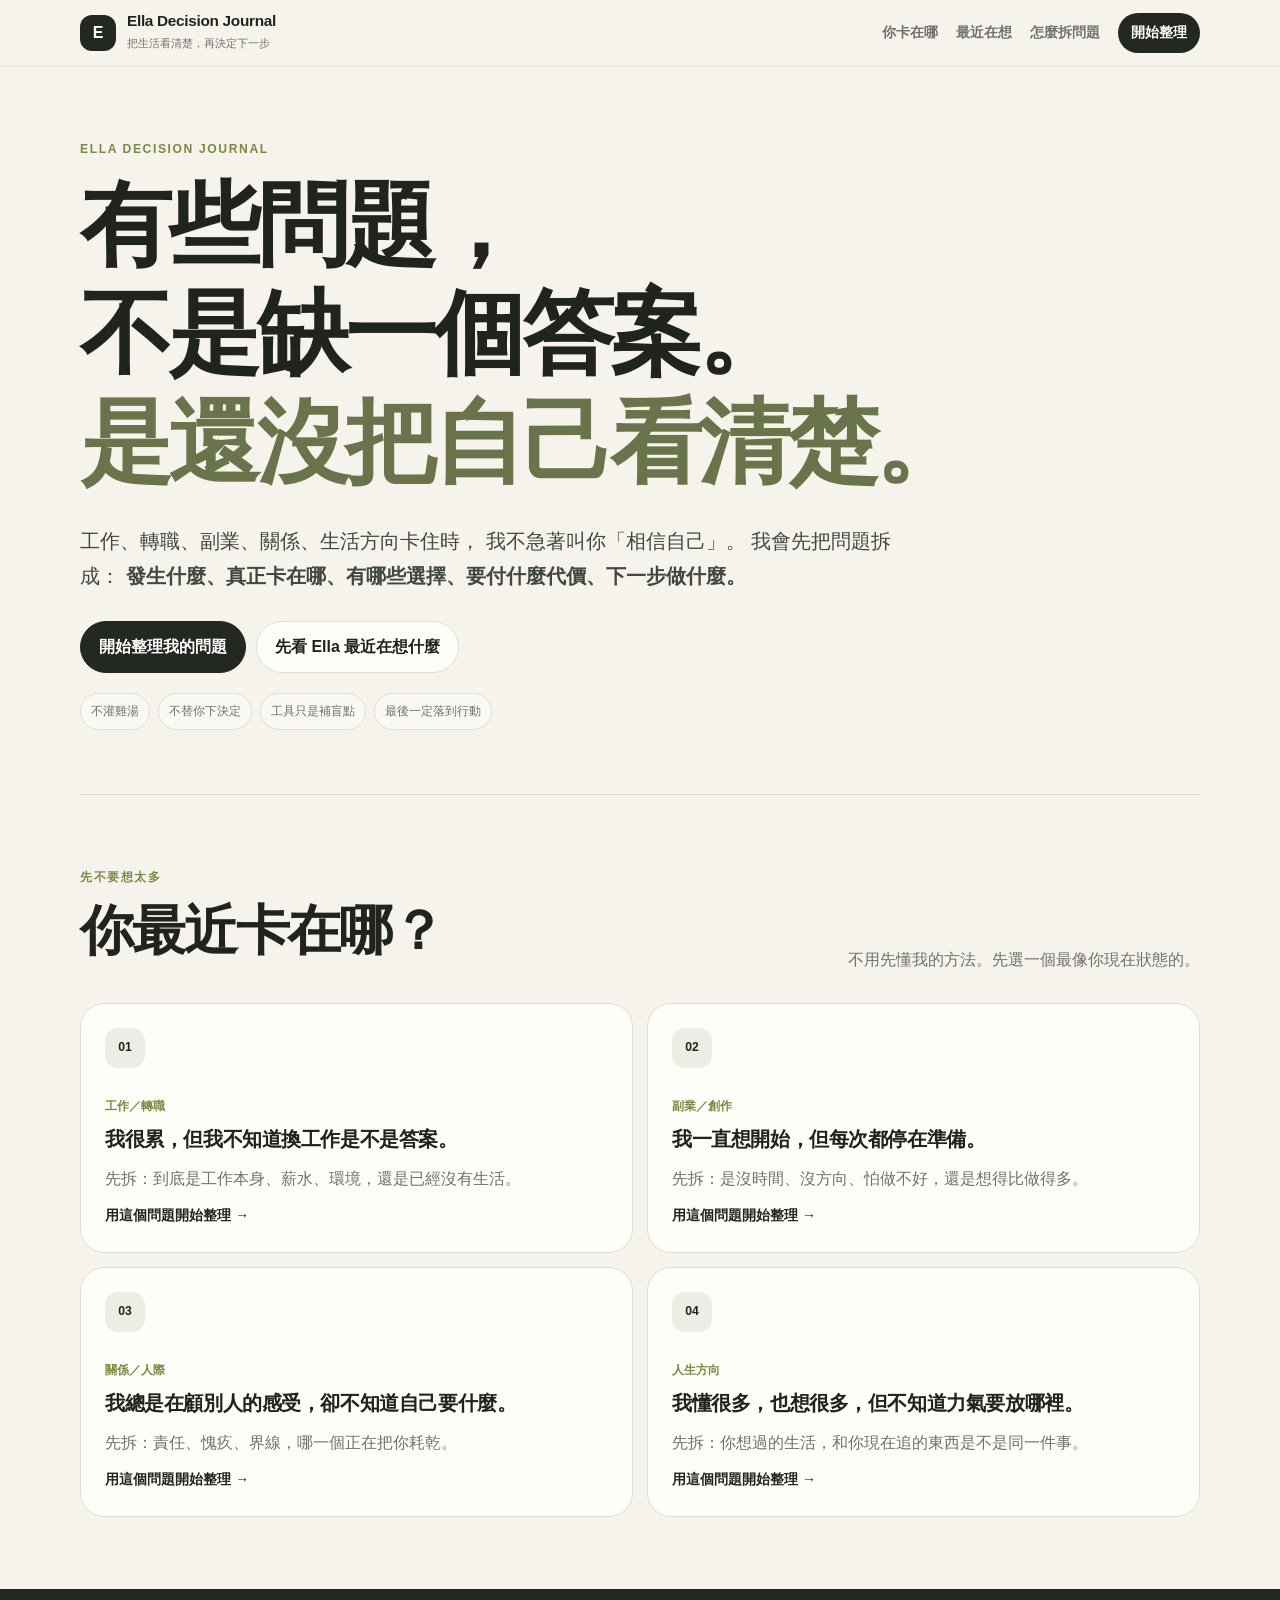
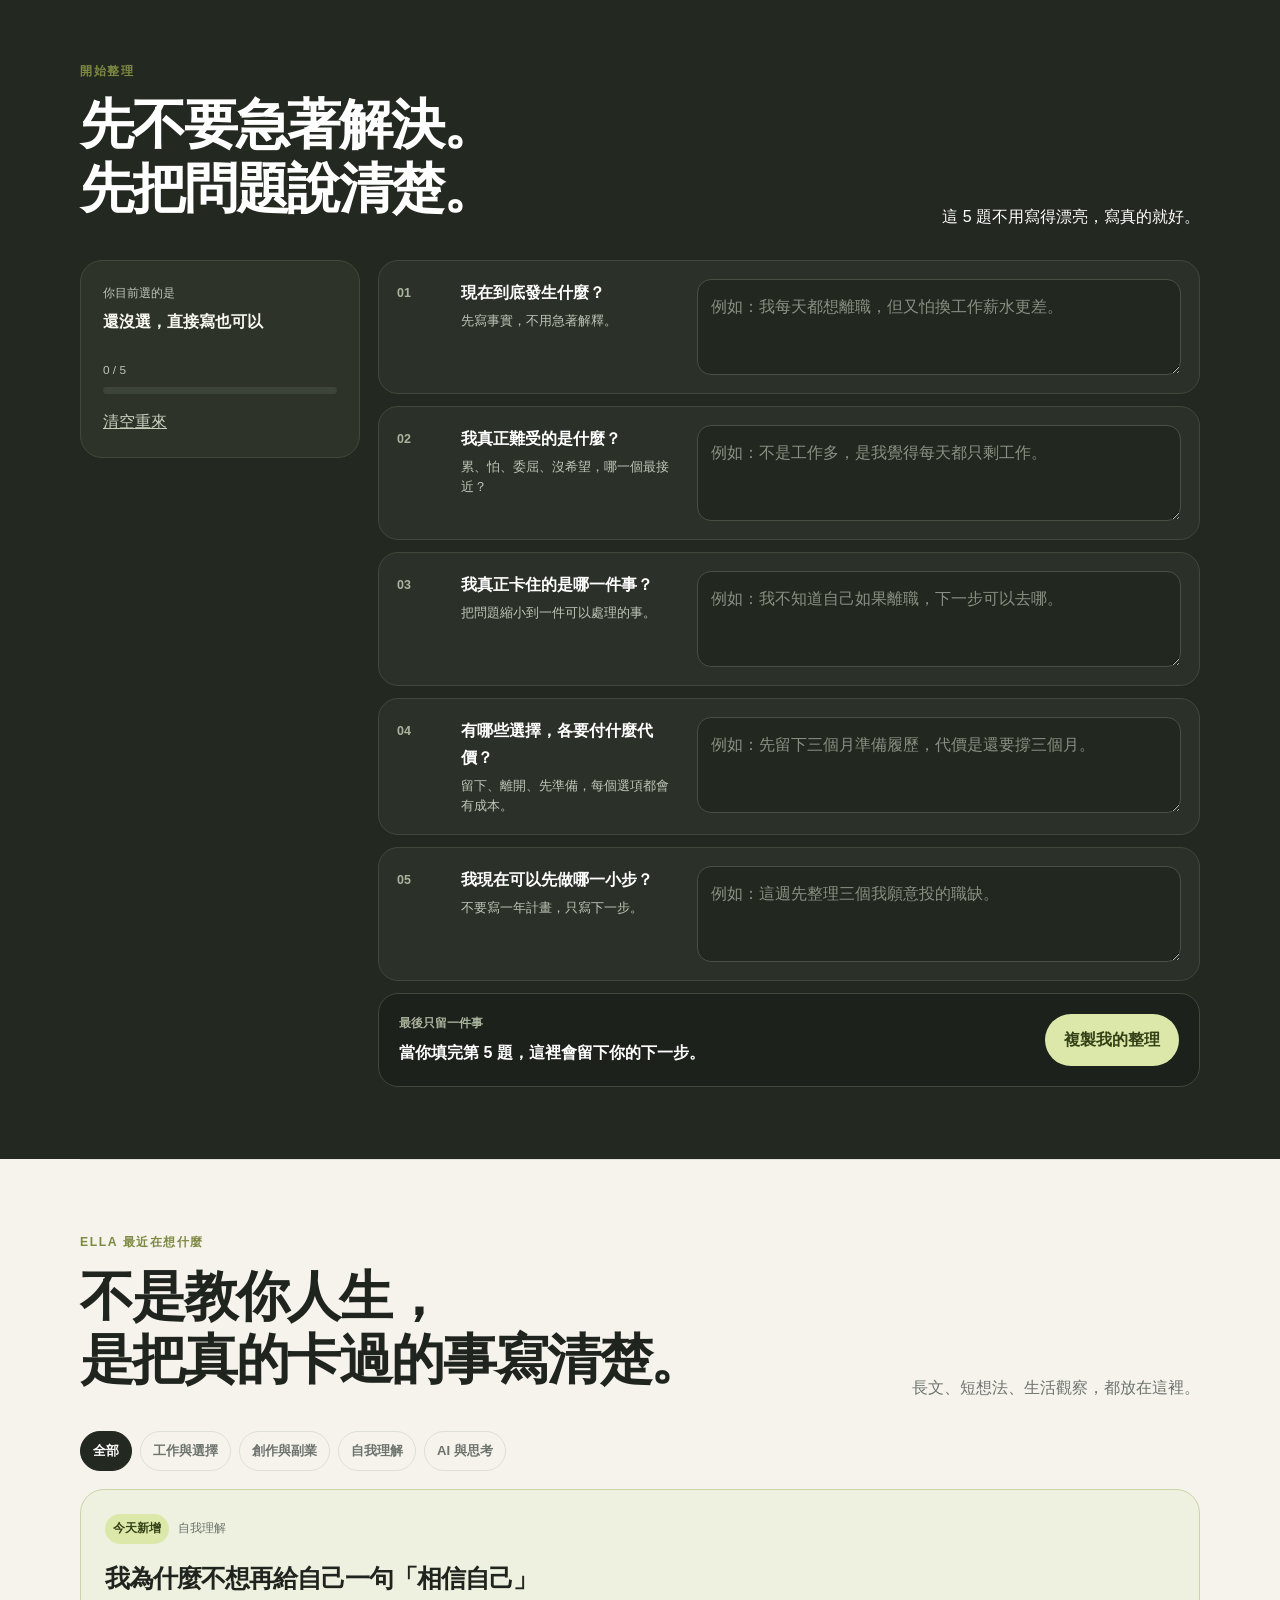
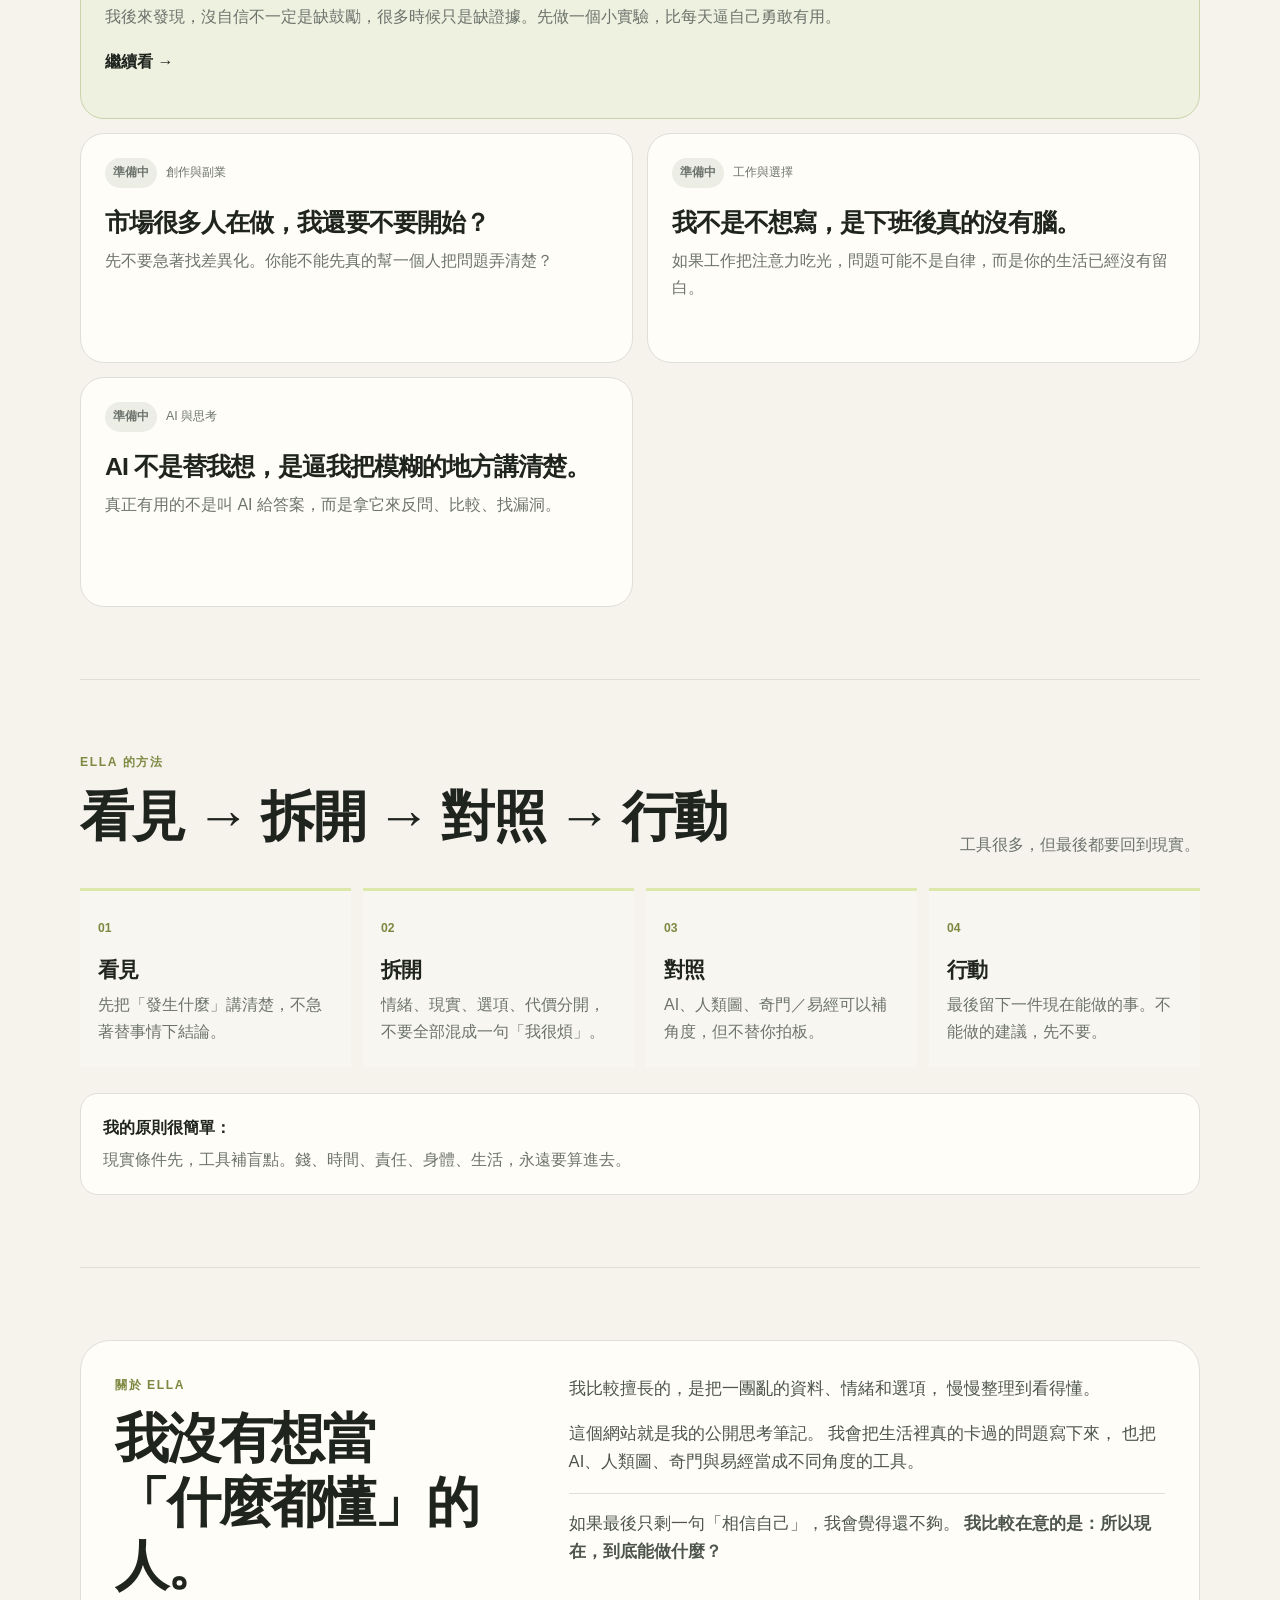
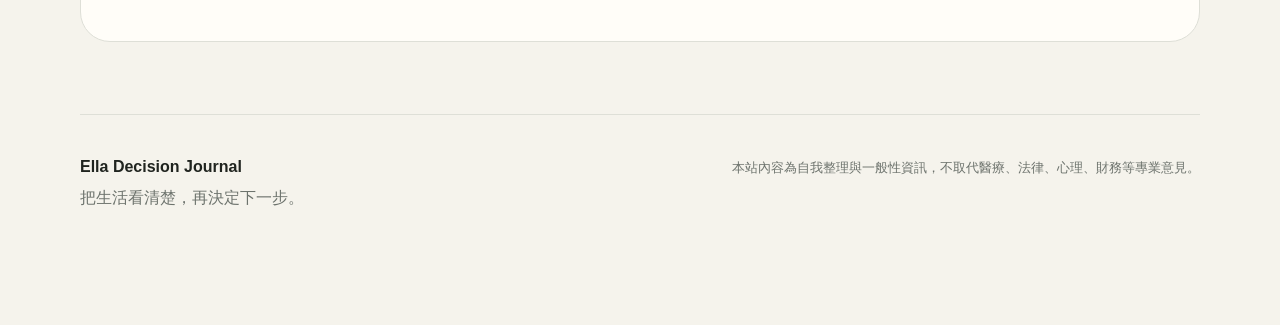
==== commit 21ef5ddc: "Add files via upload" ====
--- a/index.html
+++ b/index.html
@@ -2,180 +2,329 @@
 <html lang="zh-Hant">
 <head>
   <meta charset="utf-8">
-  <meta name="viewport" content="width=device-width, initial-scale=1">
+  <meta name="viewport" content="width=device-width, initial-scale=1, viewport-fit=cover">
+  <meta name="theme-color" content="#f5f3ec">
   <title>Ella Decision Journal｜把卡住的問題拆清楚</title>
-  <meta name="description" content="把生活裡卡住的問題拆成：發生什麼、真正卡在哪、有哪些選擇、要付什麼代價、下一步怎麼走。">
+  <meta name="description" content="工作、關係、副業、人生方向卡住時，先把問題拆清楚，再決定下一步。">
   <link rel="stylesheet" href="style.css">
 </head>
 <body>
   <header class="site-header">
-    <a class="brand" href="#top">Ella Decision Journal</a>
+    <a class="brand" href="#top" aria-label="回首頁">
+      <span class="brand-mark">E</span>
+      <span>
+        <strong>Ella Decision Journal</strong>
+        <small>把生活看清楚，再決定下一步</small>
+      </span>
+    </a>
+
     <nav class="desktop-nav" aria-label="主要導覽">
-      <a href="#start">開始整理</a>
+      <a href="#problems">你卡在哪</a>
       <a href="#journal">最近在想</a>
-      <a href="#method">我的方法</a>
-      <a href="#about">關於 Ella</a>
+      <a href="#method">怎麼拆問題</a>
+      <a class="nav-cta" href="#start">開始整理</a>
     </nav>
   </header>
 
   <main id="top">
     <section class="hero shell">
-      <p class="eyebrow">把生活看清楚，再決定下一步</p>
-      <h1>有些問題，<br>不是缺一個答案，<br>是還沒把自己看清楚。</h1>
-      <p class="lead">
-        工作、轉職、副業、關係、生活方向卡住時，我會先把事情講清楚：
-        <strong>發生什麼、真正卡在哪、有哪些選擇、要付什麼代價、下一步能做什麼。</strong>
-      </p>
-      <div class="hero-actions">
-        <a class="button primary" href="#start">我現在也卡住了</a>
-        <a class="button ghost" href="#journal">先看看 Ella 最近在想什麼</a>
-      </div>
-      <p class="fineprint">AI、人類圖、奇門／易經是拿來看盲點，不替你做決定。</p>
-    </section>
-
-    <section id="start" class="section shell">
-      <div class="section-head">
-        <p class="eyebrow">先從你的問題開始</p>
-        <h2>你最近卡在哪？</h2>
-        <p class="section-intro">不用先懂方法，也不用先知道答案。先選一個最像你現在狀態的。</p>
+      <div class="hero-copy">
+        <p class="eyebrow">ELLA DECISION JOURNAL</p>
+        <h1>有些問題，<br>不是缺一個答案。<br><span>是還沒把自己看清楚。</span></h1>
+        <p class="lead">
+          工作、轉職、副業、關係、生活方向卡住時，
+          我不急著叫你「相信自己」。
+          我會先把問題拆成：
+          <strong>發生什麼、真正卡在哪、有哪些選擇、要付什麼代價、下一步做什麼。</strong>
+        </p>
+
+        <div class="hero-actions">
+          <a class="button primary" href="#start">開始整理我的問題</a>
+          <a class="button secondary" href="#journal">先看 Ella 最近在想什麼</a>
+        </div>
+
+        <div class="trust-strip" aria-label="平台原則">
+          <span>不灌雞湯</span>
+          <span>不替你下決定</span>
+          <span>工具只是補盲點</span>
+          <span>最後一定落到行動</span>
+        </div>
+      </div>
+    </section>
+
+    <section id="problems" class="section shell">
+      <div class="section-heading">
+        <div>
+          <p class="eyebrow">先不要想太多</p>
+          <h2>你最近卡在哪？</h2>
+        </div>
+        <p>不用先懂我的方法。先選一個最像你現在狀態的。</p>
       </div>
 
       <div class="problem-grid">
-        <a class="problem-card" href="#method">
-          <span class="problem-kicker">工作／轉職</span>
-          <h3>我很累，但我不知道換工作是不是答案。</h3>
+        <button class="problem-card" data-problem="工作／轉職" type="button">
+          <span class="problem-icon">01</span>
+          <span class="problem-label">工作／轉職</span>
+          <strong>我很累，但我不知道換工作是不是答案。</strong>
           <p>先拆：到底是工作本身、薪水、環境，還是已經沒有生活。</p>
-          <span class="card-cta">先看怎麼拆 →</span>
-        </a>
-
-        <a class="problem-card" href="#method">
-          <span class="problem-kicker">副業／創作</span>
-          <h3>我一直想開始，但每次都停在準備。</h3>
-          <p>先拆：是沒時間、沒方向、怕做不好，還是其實想太多。</p>
-          <span class="card-cta">先看怎麼拆 →</span>
-        </a>
-
-        <a class="problem-card" href="#method">
-          <span class="problem-kicker">關係／人際</span>
-          <h3>我總是在顧別人的感受，卻不知道自己要什麼。</h3>
+          <span class="linkish">用這個問題開始整理 →</span>
+        </button>
+
+        <button class="problem-card" data-problem="副業／創作" type="button">
+          <span class="problem-icon">02</span>
+          <span class="problem-label">副業／創作</span>
+          <strong>我一直想開始，但每次都停在準備。</strong>
+          <p>先拆：是沒時間、沒方向、怕做不好，還是想得比做得多。</p>
+          <span class="linkish">用這個問題開始整理 →</span>
+        </button>
+
+        <button class="problem-card" data-problem="關係／人際" type="button">
+          <span class="problem-icon">03</span>
+          <span class="problem-label">關係／人際</span>
+          <strong>我總是在顧別人的感受，卻不知道自己要什麼。</strong>
           <p>先拆：責任、愧疚、界線，哪一個正在把你耗乾。</p>
-          <span class="card-cta">先看怎麼拆 →</span>
-        </a>
-
-        <a class="problem-card" href="#method">
-          <span class="problem-kicker">人生方向</span>
-          <h3>我懂很多、也想很多，但不知道力氣要放哪裡。</h3>
-          <p>先拆：你真正想要的生活，和你現在正在追的東西是不是同一件事。</p>
-          <span class="card-cta">先看怎麼拆 →</span>
-        </a>
+          <span class="linkish">用這個問題開始整理 →</span>
+        </button>
+
+        <button class="problem-card" data-problem="人生方向" type="button">
+          <span class="problem-icon">04</span>
+          <span class="problem-label">人生方向</span>
+          <strong>我懂很多，也想很多，但不知道力氣要放哪裡。</strong>
+          <p>先拆：你想過的生活，和你現在追的東西是不是同一件事。</p>
+          <span class="linkish">用這個問題開始整理 →</span>
+        </button>
+      </div>
+    </section>
+
+    <section id="start" class="section section-dark">
+      <div class="shell">
+        <div class="section-heading light">
+          <div>
+            <p class="eyebrow">開始整理</p>
+            <h2>先不要急著解決。<br>先把問題說清楚。</h2>
+          </div>
+          <p>這 5 題不用寫得漂亮，寫真的就好。</p>
+        </div>
+
+        <div class="workbench">
+          <aside class="workbench-side">
+            <p class="side-label">你目前選的是</p>
+            <div id="selectedProblem" class="selected-problem">還沒選，直接寫也可以</div>
+            <div class="progress-wrap" aria-label="填寫進度">
+              <span id="progressText">0 / 5</span>
+              <div class="progress"><i id="progressBar"></i></div>
+            </div>
+            <button id="clearForm" class="text-button" type="button">清空重來</button>
+          </aside>
+
+          <div class="questions">
+            <label class="question">
+              <span class="q-number">01</span>
+              <span class="q-copy">
+                <strong>現在到底發生什麼？</strong>
+                <small>先寫事實，不用急著解釋。</small>
+              </span>
+              <textarea data-q="1" placeholder="例如：我每天都想離職，但又怕換工作薪水更差。"></textarea>
+            </label>
+
+            <label class="question">
+              <span class="q-number">02</span>
+              <span class="q-copy">
+                <strong>我真正難受的是什麼？</strong>
+                <small>累、怕、委屈、沒希望，哪一個最接近？</small>
+              </span>
+              <textarea data-q="2" placeholder="例如：不是工作多，是我覺得每天都只剩工作。"></textarea>
+            </label>
+
+            <label class="question">
+              <span class="q-number">03</span>
+              <span class="q-copy">
+                <strong>我真正卡住的是哪一件事？</strong>
+                <small>把問題縮小到一件可以處理的事。</small>
+              </span>
+              <textarea data-q="3" placeholder="例如：我不知道自己如果離職，下一步可以去哪。"></textarea>
+            </label>
+
+            <label class="question">
+              <span class="q-number">04</span>
+              <span class="q-copy">
+                <strong>有哪些選擇，各要付什麼代價？</strong>
+                <small>留下、離開、先準備，每個選項都會有成本。</small>
+              </span>
+              <textarea data-q="4" placeholder="例如：先留下三個月準備履歷，代價是還要撐三個月。"></textarea>
+            </label>
+
+            <label class="question">
+              <span class="q-number">05</span>
+              <span class="q-copy">
+                <strong>我現在可以先做哪一小步？</strong>
+                <small>不要寫一年計畫，只寫下一步。</small>
+              </span>
+              <textarea data-q="5" placeholder="例如：這週先整理三個我願意投的職缺。"></textarea>
+            </label>
+
+            <div class="result-box">
+              <div>
+                <span class="mini-label">最後只留一件事</span>
+                <strong id="nextStepPreview">當你填完第 5 題，這裡會留下你的下一步。</strong>
+              </div>
+              <button id="copySummary" class="button inverse" type="button">複製我的整理</button>
+            </div>
+          </div>
+        </div>
       </div>
     </section>
 
     <section id="journal" class="section shell">
-      <div class="section-head inline-head">
+      <div class="section-heading">
         <div>
           <p class="eyebrow">Ella 最近在想什麼</p>
-          <h2>不裝懂，先把真實問題寫下來。</h2>
-        </div>
-        <p class="section-note">長文、短想法、生活觀察都會放這裡。</p>
-      </div>
-
-      <div class="journal-list">
-        <a class="journal-card featured" href="posts/why-decision-journal.html">
-          <div>
-            <span class="tag">今天的想法</span>
-            <h3>我為什麼不想再給自己一句「相信自己」</h3>
-            <p>我後來發現，沒自信不是缺鼓勵，是缺證據。先做一個小實驗，比每天勸自己勇敢有用。</p>
-          </div>
-          <span class="arrow">→</span>
+          <h2>不是教你人生，<br>是把真的卡過的事寫清楚。</h2>
+        </div>
+        <p>長文、短想法、生活觀察，都放在這裡。</p>
+      </div>
+
+      <div class="journal-toolbar">
+        <div class="filters" role="group" aria-label="文章分類">
+          <button class="filter active" data-filter="all" type="button">全部</button>
+          <button class="filter" data-filter="work" type="button">工作與選擇</button>
+          <button class="filter" data-filter="create" type="button">創作與副業</button>
+          <button class="filter" data-filter="self" type="button">自我理解</button>
+          <button class="filter" data-filter="ai" type="button">AI 與思考</button>
+        </div>
+      </div>
+
+      <div class="journal-grid">
+        <a class="article-card featured" data-category="self create" href="posts/why-decision-journal.html">
+          <div class="article-meta">
+            <span class="tag">今天新增</span>
+            <span>自我理解</span>
+          </div>
+          <h3>我為什麼不想再給自己一句「相信自己」</h3>
+          <p>我後來發現，沒自信不一定是缺鼓勵，很多時候只是缺證據。先做一個小實驗，比每天逼自己勇敢有用。</p>
+          <span class="read-more">繼續看 →</span>
         </a>
 
-        <div class="journal-card">
-          <div>
-            <span class="tag soft">接下來會寫</span>
-            <h3>市場很多人在做，我還要不要開始？</h3>
-            <p>不是先找「差異化口號」，而是先看你能不能真的幫一個人把問題弄清楚。</p>
-          </div>
-        </div>
-
-        <div class="journal-card">
-          <div>
-            <span class="tag soft">接下來會寫</span>
-            <h3>我不是不想寫，是下班後真的沒有腦。</h3>
-            <p>當工作把注意力吃光，問題不是自律，而是你有沒有替自己留一點可以思考的空間。</p>
-          </div>
-        </div>
+        <article class="article-card" data-category="create">
+          <div class="article-meta">
+            <span class="tag muted">準備中</span>
+            <span>創作與副業</span>
+          </div>
+          <h3>市場很多人在做，我還要不要開始？</h3>
+          <p>先不要急著找差異化。你能不能先真的幫一個人把問題弄清楚？</p>
+        </article>
+
+        <article class="article-card" data-category="work self">
+          <div class="article-meta">
+            <span class="tag muted">準備中</span>
+            <span>工作與選擇</span>
+          </div>
+          <h3>我不是不想寫，是下班後真的沒有腦。</h3>
+          <p>如果工作把注意力吃光，問題可能不是自律，而是你的生活已經沒有留白。</p>
+        </article>
+
+        <article class="article-card" data-category="ai self">
+          <div class="article-meta">
+            <span class="tag muted">準備中</span>
+            <span>AI 與思考</span>
+          </div>
+          <h3>AI 不是替我想，是逼我把模糊的地方講清楚。</h3>
+          <p>真正有用的不是叫 AI 給答案，而是拿它來反問、比較、找漏洞。</p>
+        </article>
       </div>
     </section>
 
     <section id="method" class="section shell">
-      <div class="section-head">
-        <p class="eyebrow">我現在怎麼處理一個卡住的問題</p>
-        <h2>不是先找答案，先把問題拆對。</h2>
+      <div class="section-heading">
+        <div>
+          <p class="eyebrow">Ella 的方法</p>
+          <h2>看見 → 拆開 → 對照 → 行動</h2>
+        </div>
+        <p>工具很多，但最後都要回到現實。</p>
       </div>
 
       <div class="method-grid">
-        <article class="method-card">
-          <span class="step-num">01</span>
+        <article>
+          <span>01</span>
           <h3>看見</h3>
-          <p>先把「到底發生什麼」講清楚，不急著解讀。</p>
-        </article>
-        <article class="method-card">
-          <span class="step-num">02</span>
+          <p>先把「發生什麼」講清楚，不急著替事情下結論。</p>
+        </article>
+        <article>
+          <span>02</span>
           <h3>拆開</h3>
-          <p>把情緒、現實、選項、代價分開，不要全部混成一句「我很煩」。</p>
-        </article>
-        <article class="method-card">
-          <span class="step-num">03</span>
+          <p>情緒、現實、選項、代價分開，不要全部混成一句「我很煩」。</p>
+        </article>
+        <article>
+          <span>03</span>
           <h3>對照</h3>
-          <p>再用 AI、人類圖、奇門／易經補盲點，工具只是鏡子，不是老闆。</p>
-        </article>
-        <article class="method-card">
-          <span class="step-num">04</span>
+          <p>AI、人類圖、奇門／易經可以補角度，但不替你拍板。</p>
+        </article>
+        <article>
+          <span>04</span>
           <h3>行動</h3>
-          <p>最後只留下一件現在能做的事。不能做的建議，先不要。</p>
-        </article>
-      </div>
-
-      <div class="five-questions">
-        <p class="eyebrow">Ella 卡點五問</p>
-        <ol>
-          <li>現在到底發生什麼？</li>
-          <li>我真正難受的是什麼？</li>
-          <li>我真正卡住的是哪一件事？</li>
-          <li>有哪些選擇，各要付什麼代價？</li>
-          <li>我現在可以先做哪一小步？</li>
-        </ol>
-      </div>
-    </section>
-
-    <section id="about" class="section shell about">
-      <p class="eyebrow">關於 Ella</p>
-      <h2>我沒有想當「什麼都懂」的人。</h2>
-      <p>
-        我比較擅長的，是把一團亂的資料、情緒和選項，慢慢整理到看得懂。
-        這個網站就是我的公開思考筆記。我會把生活裡真的卡過的問題寫下來，
-        也把 AI、人類圖、奇門與易經當成不同角度的工具來看。
-      </p>
-      <p>
-        如果最後只剩一句「相信宇宙」或「相信自己」，我會覺得還不夠。
-        我比較在意的是：<strong>所以現在，到底能做什麼？</strong>
-      </p>
+          <p>最後留下一件現在能做的事。不能做的建議，先不要。</p>
+        </article>
+      </div>
+
+      <div class="tool-note">
+        <strong>我的原則很簡單：</strong>
+        <p>現實條件先，工具補盲點。錢、時間、責任、身體、生活，永遠要算進去。</p>
+      </div>
+    </section>
+
+    <section id="about" class="section shell">
+      <div class="about-card">
+        <div>
+          <p class="eyebrow">關於 Ella</p>
+          <h2>我沒有想當<br>「什麼都懂」的人。</h2>
+        </div>
+        <div class="about-copy">
+          <p>
+            我比較擅長的，是把一團亂的資料、情緒和選項，
+            慢慢整理到看得懂。
+          </p>
+          <p>
+            這個網站就是我的公開思考筆記。
+            我會把生活裡真的卡過的問題寫下來，
+            也把 AI、人類圖、奇門與易經當成不同角度的工具。
+          </p>
+          <p class="about-line">
+            如果最後只剩一句「相信自己」，我會覺得還不夠。
+            <strong>我比較在意的是：所以現在，到底能做什麼？</strong>
+          </p>
+        </div>
+      </div>
     </section>
   </main>
 
   <footer class="site-footer shell">
-    <strong>Ella Decision Journal</strong>
-    <p>把生活看清楚，再決定下一步。</p>
+    <div>
+      <strong>Ella Decision Journal</strong>
+      <p>把生活看清楚，再決定下一步。</p>
+    </div>
     <p class="fineprint">本站內容為自我整理與一般性資訊，不取代醫療、法律、心理、財務等專業意見。</p>
   </footer>
 
   <nav class="mobile-tabbar" aria-label="手機導覽">
-    <a href="#top"><span>首頁</span></a>
-    <a href="#journal"><span>文章</span></a>
-    <a class="tab-primary" href="#start"><span>開始整理</span></a>
-    <a href="#about"><span>關於</span></a>
+    <a href="#top">
+      <span class="tab-dot"></span>
+      <span>首頁</span>
+    </a>
+    <a href="#journal">
+      <span class="tab-dot"></span>
+      <span>文章</span>
+    </a>
+    <a class="tab-primary" href="#start">
+      <span class="tab-dot"></span>
+      <span>開始整理</span>
+    </a>
+    <a href="#about">
+      <span class="tab-dot"></span>
+      <span>關於</span>
+    </a>
   </nav>
+
+  <div id="toast" class="toast" role="status" aria-live="polite">已複製</div>
 
   <script src="app.js"></script>
 </body>
--- a/style.css
+++ b/style.css
@@ -1,125 +1,226 @@
 *{box-sizing:border-box}
 :root{
-  --bg:#f6f5ef;
-  --paper:#fffef9;
-  --ink:#1f241f;
-  --muted:#6c736c;
-  --line:#dfe3da;
+  --bg:#f5f3ec;
+  --paper:#fffdf8;
+  --ink:#20241f;
+  --muted:#6d736d;
+  --line:#dedfd7;
+  --soft:#eceee5;
   --accent:#dce8aa;
-  --accent-strong:#89934b;
-  --accent-ink:#354018;
+  --accent-deep:#7d8941;
+  --accent-ink:#344016;
   --dark:#232820;
-  --max:1080px;
+  --dark-2:#2d3329;
+  --white:#f8f8f1;
+  --max:1120px;
+  --radius:24px;
 }
 html{scroll-behavior:smooth}
 body{
   margin:0;background:var(--bg);color:var(--ink);
   font-family:-apple-system,BlinkMacSystemFont,"Noto Sans TC","PingFang TC","Microsoft JhengHei",sans-serif;
-  line-height:1.72;
-}
+  line-height:1.7;
+  -webkit-font-smoothing:antialiased;
+}
+button,textarea{font:inherit}
+button{color:inherit}
 a{color:inherit}
-.shell{width:min(calc(100% - 36px),var(--max));margin-inline:auto}
+.shell{width:min(calc(100% - 40px),var(--max));margin-inline:auto}
 .site-header{
-  position:sticky;top:0;z-index:20;
-  display:flex;align-items:center;justify-content:space-between;gap:20px;
-  padding:14px max(18px,calc((100% - var(--max))/2));
-  background:rgba(246,245,239,.94);backdrop-filter:blur(12px);
-  border-bottom:1px solid var(--line);
-}
-.brand{font-size:1rem;font-weight:900;text-decoration:none;letter-spacing:-.02em}
-.desktop-nav{display:flex;gap:18px}
-.desktop-nav a{text-decoration:none;color:var(--muted);font-size:.92rem}
+  position:sticky;top:0;z-index:40;
+  display:flex;align-items:center;justify-content:space-between;gap:24px;
+  padding:13px max(20px,calc((100% - var(--max))/2));
+  border-bottom:1px solid rgba(222,223,215,.9);
+  background:rgba(245,243,236,.9);backdrop-filter:blur(16px);
+}
+.brand{display:flex;align-items:center;gap:11px;text-decoration:none}
+.brand-mark{
+  width:36px;height:36px;border-radius:12px;background:var(--dark);color:#fff;
+  display:grid;place-items:center;font-weight:900
+}
+.brand strong{display:block;font-size:.96rem;line-height:1.1;letter-spacing:-.02em}
+.brand small{display:block;color:var(--muted);font-size:.68rem;margin-top:4px}
+.desktop-nav{display:flex;align-items:center;gap:18px}
+.desktop-nav a{font-size:.88rem;color:var(--muted);text-decoration:none;font-weight:700}
 .desktop-nav a:hover{color:var(--ink)}
-.hero{padding:56px 0 48px}
+.desktop-nav .nav-cta{padding:8px 13px;border-radius:999px;background:var(--dark);color:#fff}
+.hero{min-height:72vh;display:flex;align-items:center;padding:72px 0 64px}
+.hero-copy{max-width:920px}
 .eyebrow{
-  margin:0 0 12px;font-size:.76rem;font-weight:900;letter-spacing:.14em;
-  color:var(--accent-strong)
-}
-h1,h2,h3{line-height:1.22;letter-spacing:-.035em;margin-top:0}
-h1{font-size:clamp(2.45rem,6.6vw,4.8rem);max-width:880px;margin-bottom:22px}
-h2{font-size:clamp(1.9rem,4.2vw,3rem);margin-bottom:12px}
-h3{font-size:1.2rem;margin-bottom:8px}
-.lead{font-size:clamp(1.06rem,2vw,1.28rem);max-width:820px;color:#424942}
-.hero-actions{display:flex;gap:10px;flex-wrap:wrap;margin:26px 0 14px}
+  margin:0 0 12px;color:var(--accent-deep);font-size:.76rem;font-weight:900;
+  letter-spacing:.13em;text-transform:uppercase
+}
+h1,h2,h3{margin-top:0;line-height:1.18;letter-spacing:-.04em}
+h1{font-size:clamp(3rem,7.2vw,6rem);margin-bottom:26px}
+h1 span{color:#69744a}
+h2{font-size:clamp(2rem,4.5vw,3.35rem);margin-bottom:10px}
+h3{font-size:1.3rem}
+.lead{font-size:clamp(1.05rem,2vw,1.28rem);color:#414841;max-width:820px}
+.hero-actions{display:flex;flex-wrap:wrap;gap:10px;margin:28px 0 20px}
 .button{
-  display:inline-flex;align-items:center;justify-content:center;
-  min-height:46px;padding:11px 17px;border-radius:999px;
-  border:1px solid var(--line);font-weight:800;text-decoration:none
+  min-height:48px;display:inline-flex;align-items:center;justify-content:center;
+  padding:11px 18px;border-radius:999px;text-decoration:none;font-weight:850;
+  border:1px solid var(--line);cursor:pointer
 }
 .button.primary{background:var(--dark);color:#fff;border-color:var(--dark)}
-.button.ghost{background:transparent}
-.fineprint{font-size:.86rem;color:var(--muted)}
-.section{padding:58px 0;border-top:1px solid var(--line)}
-.section-head{margin-bottom:26px}
-.section-intro,.section-note{margin:0;color:var(--muted)}
-.inline-head{display:flex;justify-content:space-between;align-items:end;gap:28px}
+.button.secondary{background:var(--paper)}
+.button.inverse{background:var(--accent);color:var(--accent-ink);border-color:transparent}
+.trust-strip{display:flex;gap:8px;flex-wrap:wrap}
+.trust-strip span{
+  padding:7px 10px;border:1px solid var(--line);border-radius:999px;
+  color:var(--muted);font-size:.78rem;background:rgba(255,255,255,.35)
+}
+.section{padding:72px 0;border-top:1px solid var(--line)}
+.section-heading{display:flex;align-items:end;justify-content:space-between;gap:34px;margin-bottom:30px}
+.section-heading>p{max-width:420px;color:var(--muted);margin:0}
+.section-heading.light h2,.section-heading.light>p{color:#fff}
 .problem-grid{display:grid;grid-template-columns:repeat(2,1fr);gap:14px}
 .problem-card{
-  display:block;background:var(--paper);border:1px solid var(--line);
-  border-radius:22px;padding:24px;text-decoration:none;transition:.16s ease
-}
-.problem-card:hover{transform:translateY(-2px);border-color:#b3bd88}
-.problem-kicker{display:inline-block;margin-bottom:20px;font-size:.8rem;font-weight:900;color:var(--accent-ink)}
-.problem-card p{color:var(--muted);margin:0 0 16px}
-.card-cta{font-weight:850;font-size:.92rem}
-.journal-list{display:grid;gap:12px}
-.journal-card{
-  display:flex;justify-content:space-between;gap:18px;
-  border:1px solid var(--line);border-radius:20px;padding:22px;
-  background:var(--paper);text-decoration:none
-}
-.journal-card.featured{border-color:#bdc79a}
-.journal-card p{margin:6px 0 0;color:var(--muted)}
-.tag{
-  display:inline-block;background:var(--accent);color:var(--accent-ink);
-  padding:4px 9px;border-radius:999px;font-size:.76rem;font-weight:900;margin-bottom:8px
-}
-.tag.soft{background:#eef0e9;color:#697067}
-.arrow{font-size:1.6rem}
+  text-align:left;border:1px solid var(--line);background:var(--paper);border-radius:var(--radius);
+  padding:24px;cursor:pointer;transition:.18s ease;min-height:240px
+}
+.problem-card:hover{transform:translateY(-3px);border-color:#b7c08d;box-shadow:0 16px 30px rgba(40,45,35,.06)}
+.problem-icon{
+  display:grid;place-items:center;width:40px;height:40px;border-radius:13px;
+  background:var(--soft);font-size:.76rem;font-weight:900;margin-bottom:28px
+}
+.problem-label{display:block;color:var(--accent-deep);font-size:.78rem;font-weight:900;margin-bottom:8px}
+.problem-card strong{display:block;font-size:1.28rem;line-height:1.35;letter-spacing:-.02em}
+.problem-card p{margin:12px 0;color:var(--muted)}
+.linkish{display:block;margin-top:auto;font-weight:850;font-size:.88rem}
+.section-dark{background:var(--dark);color:var(--white);border-top:0}
+.workbench{display:grid;grid-template-columns:280px 1fr;gap:18px;align-items:start}
+.workbench-side{
+  position:sticky;top:90px;background:var(--dark-2);border:1px solid #41483b;
+  padding:22px;border-radius:22px
+}
+.side-label{font-size:.76rem;color:#bfc5b9;margin:0 0 8px}
+.selected-problem{font-weight:900;line-height:1.4;margin-bottom:26px}
+.progress-wrap{margin-top:18px}
+.progress-wrap>span{display:block;font-size:.74rem;color:#bfc5b9;margin-bottom:7px}
+.progress{height:7px;background:#3c4338;border-radius:999px;overflow:hidden}
+.progress i{display:block;width:0;height:100%;background:var(--accent);transition:.2s}
+.text-button{margin-top:14px;background:none;border:0;padding:0;color:#c6cebd;text-decoration:underline;cursor:pointer}
+.questions{display:grid;gap:12px}
+.question{
+  display:grid;grid-template-columns:48px 220px 1fr;gap:16px;align-items:start;
+  background:#2b3128;border:1px solid #41483b;border-radius:20px;padding:18px
+}
+.q-number{color:#aab59e;font-size:.78rem;font-weight:900;padding-top:4px}
+.q-copy strong{display:block;color:#fff}
+.q-copy small{display:block;color:#bfc5b9;margin-top:5px;line-height:1.5}
+.question textarea{
+  width:100%;min-height:96px;resize:vertical;border:1px solid #485044;border-radius:14px;
+  background:#22271f;color:#fff;padding:13px;outline:none
+}
+.question textarea:focus{border-color:var(--accent)}
+.question textarea::placeholder{color:#889084}
+.result-box{
+  display:flex;align-items:center;justify-content:space-between;gap:20px;
+  background:#1d211b;border:1px solid #41483b;padding:20px;border-radius:20px
+}
+.result-box strong{display:block;color:#fff}
+.mini-label{display:block;color:#aab59e;font-size:.72rem;font-weight:900;margin-bottom:5px}
+.journal-toolbar{margin-bottom:18px}
+.filters{display:flex;gap:8px;flex-wrap:wrap}
+.filter{
+  border:1px solid var(--line);background:transparent;border-radius:999px;padding:8px 12px;
+  cursor:pointer;font-size:.82rem;font-weight:800;color:var(--muted)
+}
+.filter.active{background:var(--dark);border-color:var(--dark);color:#fff}
+.journal-grid{display:grid;grid-template-columns:repeat(2,1fr);gap:14px}
+.article-card{
+  display:block;border:1px solid var(--line);background:var(--paper);border-radius:var(--radius);
+  padding:24px;text-decoration:none;min-height:230px
+}
+.article-card.featured{grid-column:1/-1;background:#eef1df;border-color:#cbd3a9}
+.article-card[hidden]{display:none}
+.article-meta{display:flex;gap:9px;align-items:center;color:var(--muted);font-size:.78rem;margin-bottom:20px}
+.tag{padding:4px 8px;border-radius:999px;background:var(--accent);color:var(--accent-ink);font-weight:900}
+.tag.muted{background:var(--soft);color:var(--muted)}
+.article-card h3{font-size:1.55rem;margin-bottom:10px}
+.article-card p{color:var(--muted);margin:0}
+.read-more{display:inline-block;margin-top:18px;font-weight:900}
 .method-grid{display:grid;grid-template-columns:repeat(4,1fr);gap:12px}
-.method-card{border-top:3px solid var(--accent);padding:18px 4px 6px}
-.step-num{display:block;color:var(--accent-strong);font-size:.8rem;font-weight:900;margin-bottom:16px}
-.method-card p{margin:0;color:var(--muted)}
-.five-questions{
-  margin-top:34px;padding:26px;background:var(--dark);color:#f5f6ef;border-radius:24px
-}
-.five-questions .eyebrow{color:#dce8aa}
-.five-questions ol{margin:0;padding-left:1.4rem}
-.five-questions li{padding:5px 0}
-.about p{max-width:800px;color:#4e554e;font-size:1.04rem}
-.site-footer{padding:34px 0 96px;border-top:1px solid var(--line)}
-.site-footer p{margin:4px 0}
+.method-grid article{padding:22px 18px;border-top:3px solid var(--accent);background:rgba(255,255,255,.24)}
+.method-grid article>span{font-size:.76rem;font-weight:900;color:var(--accent-deep)}
+.method-grid h3{margin:18px 0 8px}
+.method-grid p{margin:0;color:var(--muted)}
+.tool-note{
+  margin-top:26px;padding:20px 22px;border:1px solid var(--line);border-radius:18px;background:var(--paper)
+}
+.tool-note p{margin:5px 0 0;color:var(--muted)}
+.about-card{
+  display:grid;grid-template-columns:.8fr 1.2fr;gap:56px;background:var(--paper);
+  border:1px solid var(--line);border-radius:30px;padding:34px
+}
+.about-copy{font-size:1.04rem;color:#4e554e}
+.about-copy p:first-child{margin-top:0}
+.about-line{padding-top:16px;border-top:1px solid var(--line)}
+.site-footer{
+  padding:38px 0 110px;display:flex;justify-content:space-between;gap:24px;
+  border-top:1px solid var(--line)
+}
+.site-footer p{margin:4px 0;color:var(--muted)}
+.fineprint{font-size:.8rem;max-width:600px}
 .mobile-tabbar{display:none}
-
+.toast{
+  position:fixed;left:50%;bottom:94px;z-index:80;transform:translate(-50%,20px);
+  opacity:0;pointer-events:none;background:#111;color:#fff;border-radius:999px;padding:9px 14px;
+  font-size:.82rem;transition:.18s
+}
+.toast.show{opacity:1;transform:translate(-50%,0)}
+@media(max-width:900px){
+  .workbench{grid-template-columns:1fr}
+  .workbench-side{position:static}
+  .question{grid-template-columns:42px 1fr}
+  .question textarea{grid-column:1/-1}
+  .method-grid{grid-template-columns:repeat(2,1fr)}
+}
 @media(max-width:760px){
-  body{padding-bottom:74px}
+  body{padding-bottom:78px}
   .shell{width:min(calc(100% - 28px),var(--max))}
-  .site-header{padding:12px 14px}
+  .site-header{padding:11px 14px}
+  .brand small{display:none}
   .desktop-nav{display:none}
-  .hero{padding:36px 0 38px}
-  h1{font-size:clamp(2.2rem,10.5vw,3.3rem);line-height:1.18}
+  .hero{min-height:auto;padding:40px 0 42px}
+  h1{font-size:clamp(2.45rem,11vw,3.7rem);line-height:1.16}
   .lead{font-size:1rem}
   .hero-actions{display:grid;grid-template-columns:1fr}
   .button{width:100%}
-  .section{padding:46px 0}
-  .problem-grid,.method-grid{grid-template-columns:1fr}
-  .problem-card{padding:20px}
-  .inline-head{display:block}
-  .section-note{margin-top:8px}
-  .journal-card{padding:18px}
-  .method-card{padding:16px 2px 4px}
-  .five-questions{padding:22px}
-  .site-footer{padding-bottom:26px}
+  .trust-strip{display:grid;grid-template-columns:repeat(2,1fr)}
+  .trust-strip span{text-align:center}
+  .section{padding:50px 0}
+  .section-heading{display:block}
+  .section-heading>p{margin-top:10px}
+  .problem-grid,.journal-grid,.method-grid,.about-card{grid-template-columns:1fr}
+  .problem-card{min-height:0;padding:20px}
+  .problem-icon{margin-bottom:20px}
+  .article-card.featured{grid-column:auto}
+  .article-card{min-height:0;padding:20px}
+  .article-card h3{font-size:1.3rem}
+  .workbench{gap:12px}
+  .workbench-side{padding:18px}
+  .question{display:block;padding:17px}
+  .q-number{display:block;margin-bottom:7px}
+  .q-copy{display:block;margin-bottom:12px}
+  .question textarea{min-height:110px}
+  .result-box{display:grid}
+  .result-box .button{width:100%}
+  .about-card{gap:16px;padding:22px}
+  .site-footer{display:block;padding-bottom:30px}
   .mobile-tabbar{
     display:grid;grid-template-columns:repeat(4,1fr);
-    position:fixed;left:10px;right:10px;bottom:10px;z-index:50;
-    background:rgba(34,39,32,.96);backdrop-filter:blur(12px);
-    border:1px solid #3d443a;border-radius:20px;padding:7px;
-    box-shadow:0 12px 30px rgba(0,0,0,.18)
+    position:fixed;left:10px;right:10px;bottom:10px;z-index:70;
+    background:rgba(31,35,29,.96);backdrop-filter:blur(16px);
+    border:1px solid #3e4439;border-radius:20px;padding:7px;
+    box-shadow:0 16px 34px rgba(0,0,0,.22)
   }
   .mobile-tabbar a{
-    min-height:46px;display:flex;align-items:center;justify-content:center;
-    color:#eef1e8;text-decoration:none;font-size:.8rem;font-weight:800;border-radius:14px
+    min-height:48px;display:flex;flex-direction:column;align-items:center;justify-content:center;
+    gap:3px;color:#dfe4d9;text-decoration:none;font-size:.72rem;font-weight:800;border-radius:14px
   }
+  .tab-dot{width:5px;height:5px;border-radius:50%;background:#7f8878}
   .mobile-tabbar .tab-primary{background:var(--accent);color:var(--accent-ink)}
-}
+  .mobile-tabbar .tab-primary .tab-dot{background:var(--accent-ink)}
+}
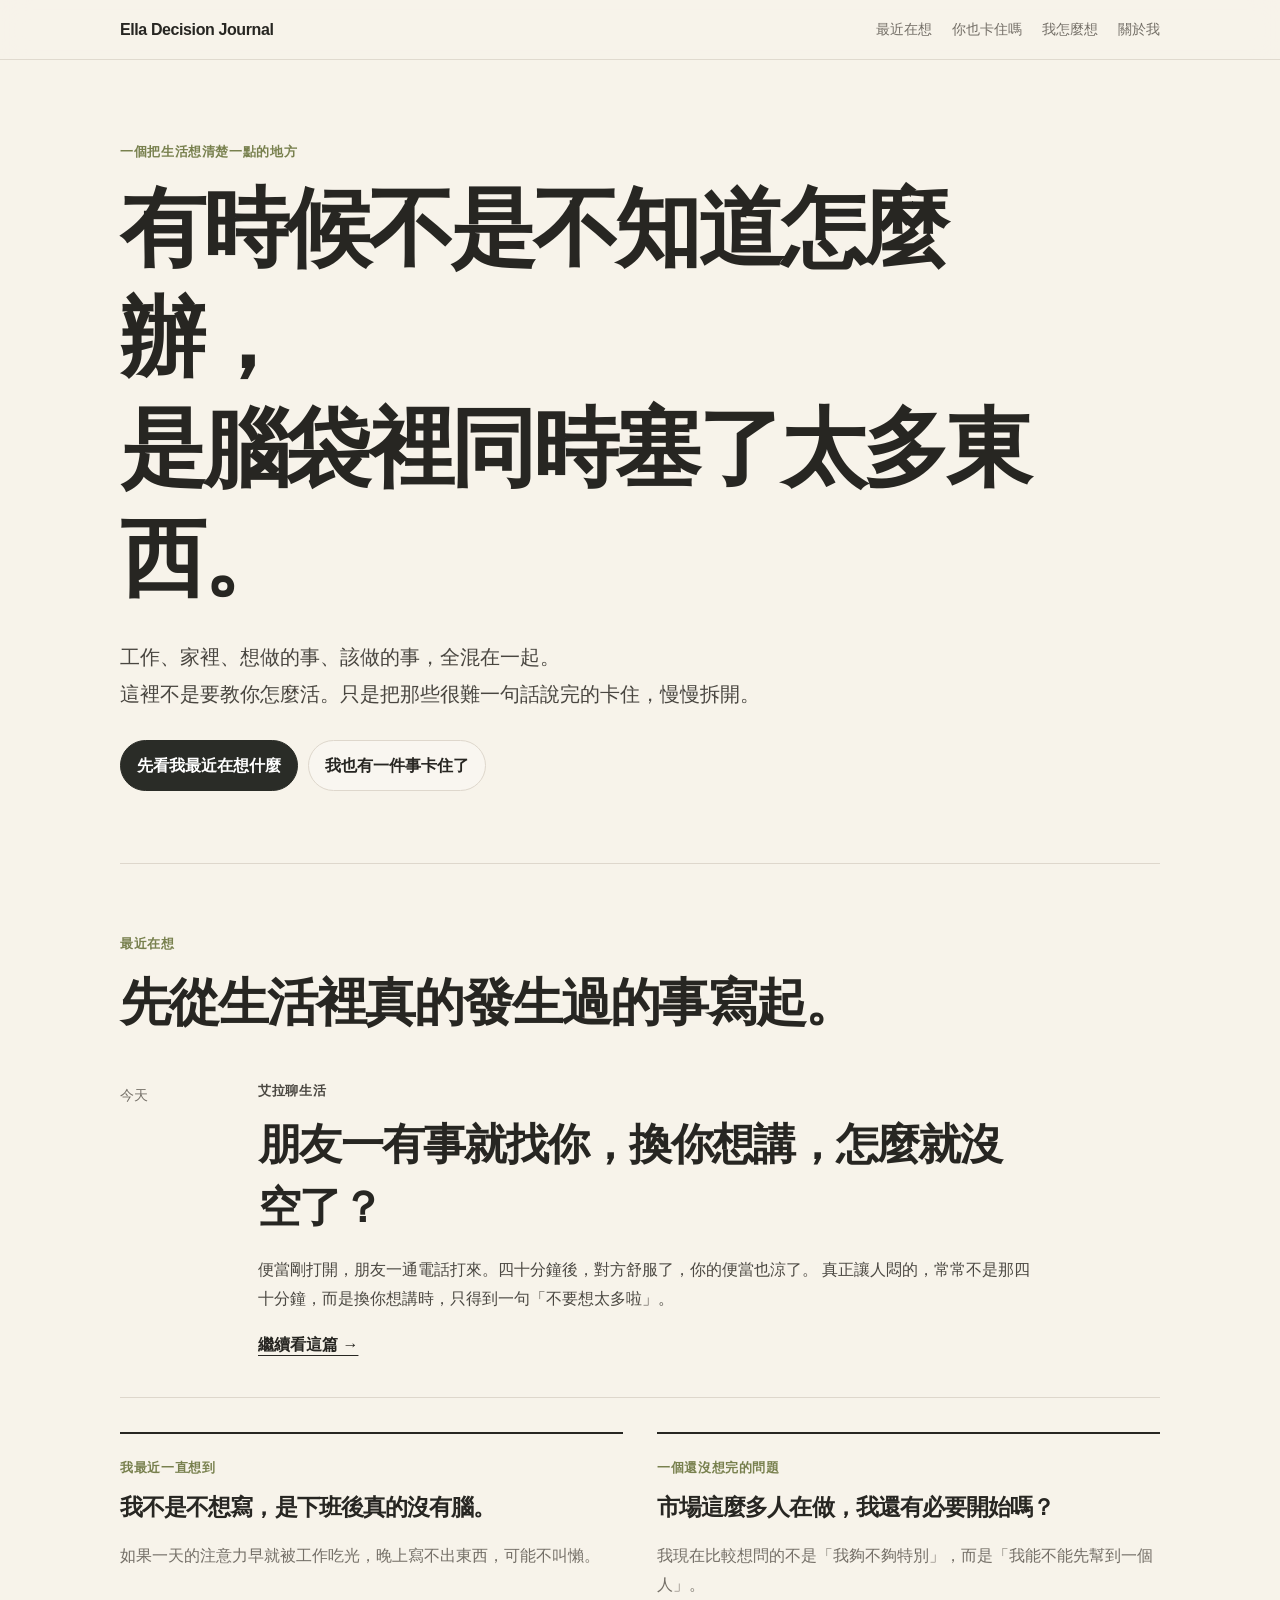
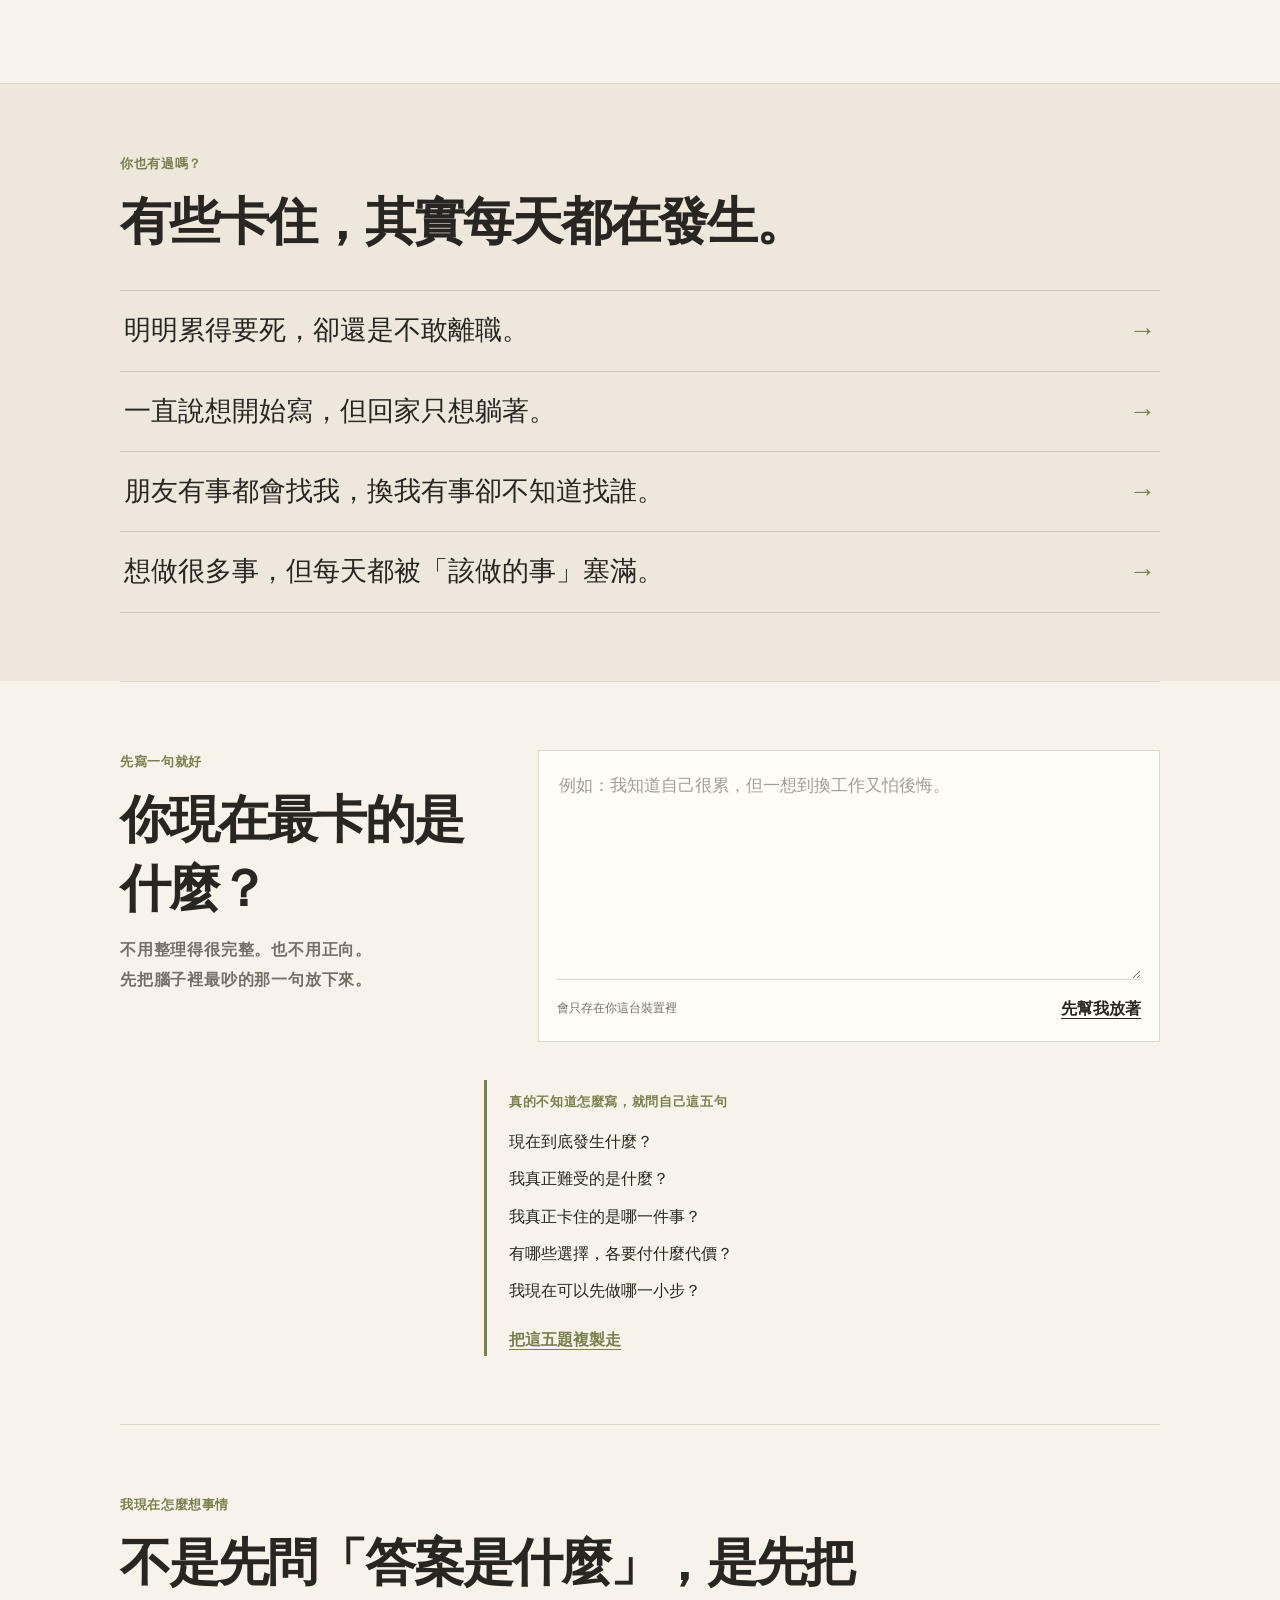
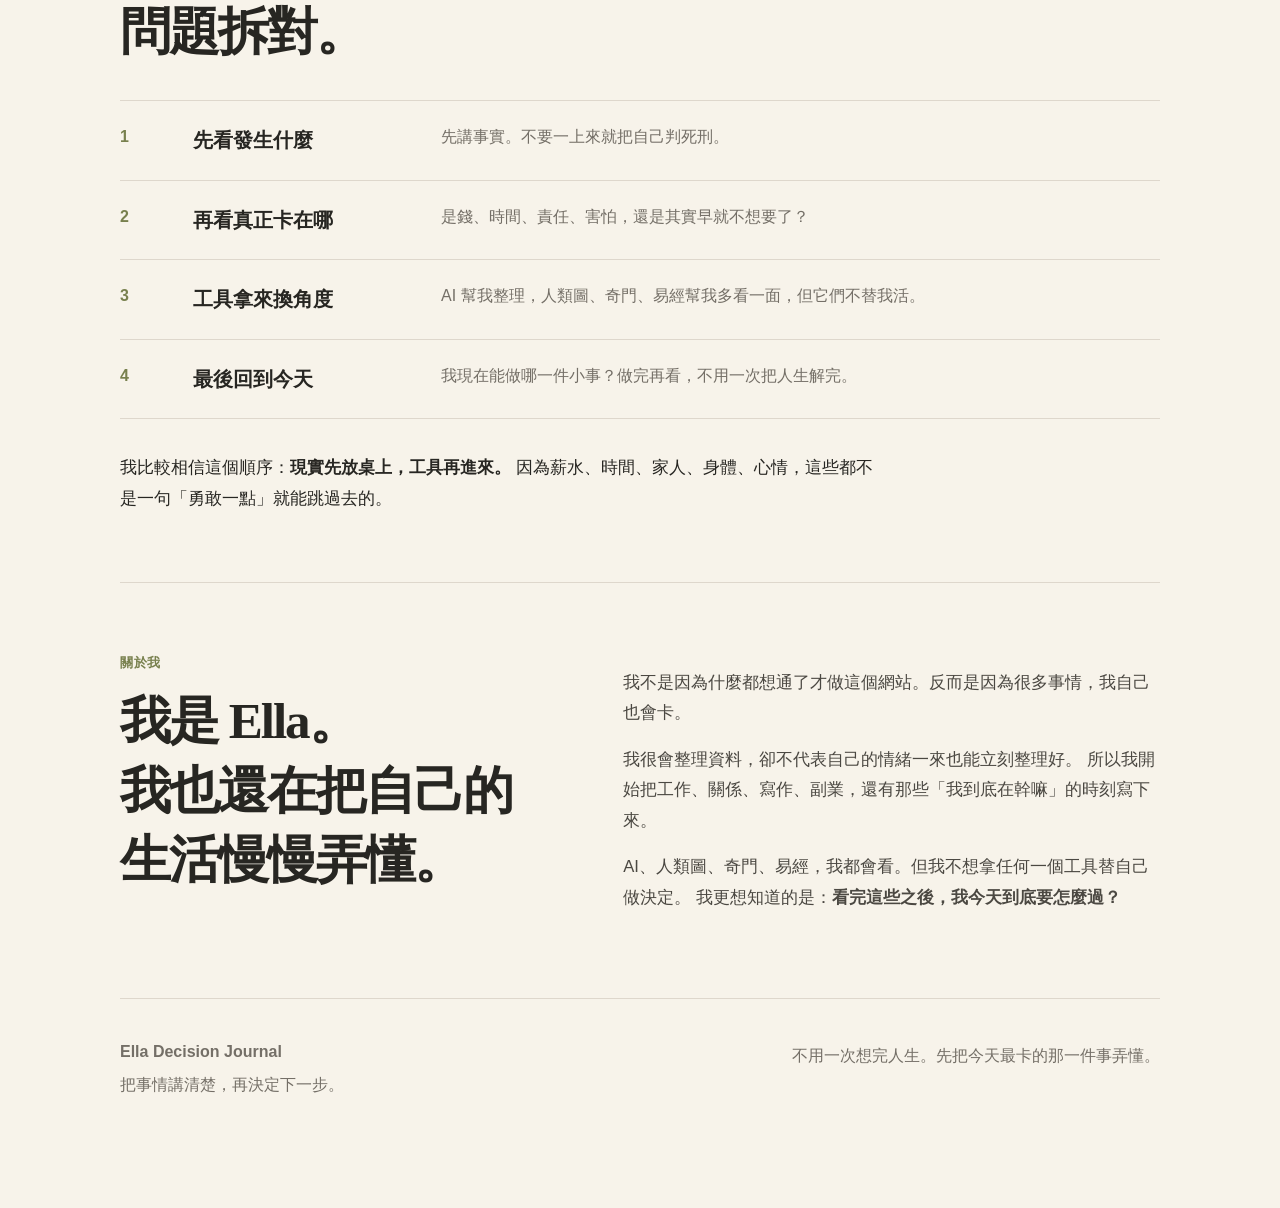
==== commit 9b0c62ea: "Add files via upload" ====
--- a/index.html
+++ b/index.html
@@ -3,294 +3,151 @@
 <head>
   <meta charset="utf-8">
   <meta name="viewport" content="width=device-width, initial-scale=1, viewport-fit=cover">
-  <meta name="theme-color" content="#f5f3ec">
-  <title>Ella Decision Journal｜把卡住的問題拆清楚</title>
-  <meta name="description" content="工作、關係、副業、人生方向卡住時，先把問題拆清楚，再決定下一步。">
+  <meta name="theme-color" content="#f7f3ea">
+  <title>Ella Decision Journal｜把事情講清楚，再決定下一步</title>
+  <meta name="description" content="工作、關係、副業、生活卡住時，不急著找答案。先把事情講清楚。">
   <link rel="stylesheet" href="style.css">
 </head>
 <body>
   <header class="site-header">
-    <a class="brand" href="#top" aria-label="回首頁">
-      <span class="brand-mark">E</span>
-      <span>
-        <strong>Ella Decision Journal</strong>
-        <small>把生活看清楚，再決定下一步</small>
-      </span>
-    </a>
-
+    <a class="brand" href="#top">Ella Decision Journal</a>
     <nav class="desktop-nav" aria-label="主要導覽">
-      <a href="#problems">你卡在哪</a>
-      <a href="#journal">最近在想</a>
-      <a href="#method">怎麼拆問題</a>
-      <a class="nav-cta" href="#start">開始整理</a>
+      <a href="#notes">最近在想</a>
+      <a href="#stuck">你也卡住嗎</a>
+      <a href="#how">我怎麼想</a>
+      <a href="#about">關於我</a>
     </nav>
   </header>
 
   <main id="top">
     <section class="hero shell">
-      <div class="hero-copy">
-        <p class="eyebrow">ELLA DECISION JOURNAL</p>
-        <h1>有些問題，<br>不是缺一個答案。<br><span>是還沒把自己看清楚。</span></h1>
-        <p class="lead">
-          工作、轉職、副業、關係、生活方向卡住時，
-          我不急著叫你「相信自己」。
-          我會先把問題拆成：
-          <strong>發生什麼、真正卡在哪、有哪些選擇、要付什麼代價、下一步做什麼。</strong>
-        </p>
+      <p class="tiny-note">一個把生活想清楚一點的地方</p>
+      <h1>有時候不是不知道怎麼辦，<br>是腦袋裡同時塞了太多東西。</h1>
+      <p class="hero-text">
+        工作、家裡、想做的事、該做的事，全混在一起。<br>
+        這裡不是要教你怎麼活。只是把那些很難一句話說完的卡住，慢慢拆開。
+      </p>
+      <div class="hero-links">
+        <a class="plain-button dark" href="#notes">先看我最近在想什麼</a>
+        <a class="plain-button" href="#write">我也有一件事卡住了</a>
+      </div>
+    </section>
 
-        <div class="hero-actions">
-          <a class="button primary" href="#start">開始整理我的問題</a>
-          <a class="button secondary" href="#journal">先看 Ella 最近在想什麼</a>
+    <section id="notes" class="section shell">
+      <div class="section-title">
+        <p>最近在想</p>
+        <h2>先從生活裡真的發生過的事寫起。</h2>
+      </div>
+
+      <article class="main-entry">
+        <div class="entry-date">今天</div>
+        <div class="entry-content">
+          <p class="entry-type">艾拉聊生活</p>
+          <h3><a href="posts/friends-always-call-you.html">朋友一有事就找你，換你想講，怎麼就沒空了？</a></h3>
+          <p>
+            便當剛打開，朋友一通電話打來。四十分鐘後，對方舒服了，你的便當也涼了。
+            真正讓人悶的，常常不是那四十分鐘，而是換你想講時，只得到一句「不要想太多啦」。
+          </p>
+          <a class="text-link" href="posts/friends-always-call-you.html">繼續看這篇 →</a>
+        </div>
+      </article>
+
+      <div class="short-notes">
+        <article>
+          <p class="entry-type">我最近一直想到</p>
+          <h3>我不是不想寫，是下班後真的沒有腦。</h3>
+          <p>如果一天的注意力早就被工作吃光，晚上寫不出東西，可能不叫懶。</p>
+        </article>
+        <article>
+          <p class="entry-type">一個還沒想完的問題</p>
+          <h3>市場這麼多人在做，我還有必要開始嗎？</h3>
+          <p>我現在比較想問的不是「我夠不夠特別」，而是「我能不能先幫到一個人」。</p>
+        </article>
+      </div>
+    </section>
+
+    <section id="stuck" class="section warm-section">
+      <div class="shell">
+        <div class="section-title">
+          <p>你也有過嗎？</p>
+          <h2>有些卡住，其實每天都在發生。</h2>
         </div>
 
-        <div class="trust-strip" aria-label="平台原則">
-          <span>不灌雞湯</span>
-          <span>不替你下決定</span>
-          <span>工具只是補盲點</span>
-          <span>最後一定落到行動</span>
+        <div class="life-lines">
+          <button type="button" data-prefill="我明明累得要死，卻還是不敢離職。">明明累得要死，卻還是不敢離職。</button>
+          <button type="button" data-prefill="我一直說想開始寫，但回家只想躺著。">一直說想開始寫，但回家只想躺著。</button>
+          <button type="button" data-prefill="朋友有事都會找我，換我有事卻不知道找誰。">朋友有事都會找我，換我有事卻不知道找誰。</button>
+          <button type="button" data-prefill="我想做很多事，但每天都被『該做的事』塞滿。">想做很多事，但每天都被「該做的事」塞滿。</button>
         </div>
       </div>
     </section>
 
-    <section id="problems" class="section shell">
-      <div class="section-heading">
-        <div>
-          <p class="eyebrow">先不要想太多</p>
-          <h2>你最近卡在哪？</h2>
+    <section id="write" class="section shell">
+      <div class="write-layout">
+        <div class="section-title">
+          <p>先寫一句就好</p>
+          <h2>你現在最卡的是什麼？</h2>
+          <p class="subcopy">
+            不用整理得很完整。也不用正向。<br>
+            先把腦子裡最吵的那一句放下來。
+          </p>
         </div>
-        <p>不用先懂我的方法。先選一個最像你現在狀態的。</p>
+        <div class="write-box">
+          <textarea id="thoughtBox" placeholder="例如：我知道自己很累，但一想到換工作又怕後悔。"></textarea>
+          <div class="write-actions">
+            <span id="saveState">會只存在你這台裝置裡</span>
+            <button id="saveThought" type="button">先幫我放著</button>
+          </div>
+        </div>
       </div>
 
-      <div class="problem-grid">
-        <button class="problem-card" data-problem="工作／轉職" type="button">
-          <span class="problem-icon">01</span>
-          <span class="problem-label">工作／轉職</span>
-          <strong>我很累，但我不知道換工作是不是答案。</strong>
-          <p>先拆：到底是工作本身、薪水、環境，還是已經沒有生活。</p>
-          <span class="linkish">用這個問題開始整理 →</span>
-        </button>
-
-        <button class="problem-card" data-problem="副業／創作" type="button">
-          <span class="problem-icon">02</span>
-          <span class="problem-label">副業／創作</span>
-          <strong>我一直想開始，但每次都停在準備。</strong>
-          <p>先拆：是沒時間、沒方向、怕做不好，還是想得比做得多。</p>
-          <span class="linkish">用這個問題開始整理 →</span>
-        </button>
-
-        <button class="problem-card" data-problem="關係／人際" type="button">
-          <span class="problem-icon">03</span>
-          <span class="problem-label">關係／人際</span>
-          <strong>我總是在顧別人的感受，卻不知道自己要什麼。</strong>
-          <p>先拆：責任、愧疚、界線，哪一個正在把你耗乾。</p>
-          <span class="linkish">用這個問題開始整理 →</span>
-        </button>
-
-        <button class="problem-card" data-problem="人生方向" type="button">
-          <span class="problem-icon">04</span>
-          <span class="problem-label">人生方向</span>
-          <strong>我懂很多，也想很多，但不知道力氣要放哪裡。</strong>
-          <p>先拆：你想過的生活，和你現在追的東西是不是同一件事。</p>
-          <span class="linkish">用這個問題開始整理 →</span>
-        </button>
+      <div class="five-questions">
+        <p class="entry-type">真的不知道怎麼寫，就問自己這五句</p>
+        <p>現在到底發生什麼？</p>
+        <p>我真正難受的是什麼？</p>
+        <p>我真正卡住的是哪一件事？</p>
+        <p>有哪些選擇，各要付什麼代價？</p>
+        <p>我現在可以先做哪一小步？</p>
+        <button id="copyQuestions" class="text-action" type="button">把這五題複製走</button>
       </div>
     </section>
 
-    <section id="start" class="section section-dark">
-      <div class="shell">
-        <div class="section-heading light">
-          <div>
-            <p class="eyebrow">開始整理</p>
-            <h2>先不要急著解決。<br>先把問題說清楚。</h2>
-          </div>
-          <p>這 5 題不用寫得漂亮，寫真的就好。</p>
-        </div>
-
-        <div class="workbench">
-          <aside class="workbench-side">
-            <p class="side-label">你目前選的是</p>
-            <div id="selectedProblem" class="selected-problem">還沒選，直接寫也可以</div>
-            <div class="progress-wrap" aria-label="填寫進度">
-              <span id="progressText">0 / 5</span>
-              <div class="progress"><i id="progressBar"></i></div>
-            </div>
-            <button id="clearForm" class="text-button" type="button">清空重來</button>
-          </aside>
-
-          <div class="questions">
-            <label class="question">
-              <span class="q-number">01</span>
-              <span class="q-copy">
-                <strong>現在到底發生什麼？</strong>
-                <small>先寫事實，不用急著解釋。</small>
-              </span>
-              <textarea data-q="1" placeholder="例如：我每天都想離職，但又怕換工作薪水更差。"></textarea>
-            </label>
-
-            <label class="question">
-              <span class="q-number">02</span>
-              <span class="q-copy">
-                <strong>我真正難受的是什麼？</strong>
-                <small>累、怕、委屈、沒希望，哪一個最接近？</small>
-              </span>
-              <textarea data-q="2" placeholder="例如：不是工作多，是我覺得每天都只剩工作。"></textarea>
-            </label>
-
-            <label class="question">
-              <span class="q-number">03</span>
-              <span class="q-copy">
-                <strong>我真正卡住的是哪一件事？</strong>
-                <small>把問題縮小到一件可以處理的事。</small>
-              </span>
-              <textarea data-q="3" placeholder="例如：我不知道自己如果離職，下一步可以去哪。"></textarea>
-            </label>
-
-            <label class="question">
-              <span class="q-number">04</span>
-              <span class="q-copy">
-                <strong>有哪些選擇，各要付什麼代價？</strong>
-                <small>留下、離開、先準備，每個選項都會有成本。</small>
-              </span>
-              <textarea data-q="4" placeholder="例如：先留下三個月準備履歷，代價是還要撐三個月。"></textarea>
-            </label>
-
-            <label class="question">
-              <span class="q-number">05</span>
-              <span class="q-copy">
-                <strong>我現在可以先做哪一小步？</strong>
-                <small>不要寫一年計畫，只寫下一步。</small>
-              </span>
-              <textarea data-q="5" placeholder="例如：這週先整理三個我願意投的職缺。"></textarea>
-            </label>
-
-            <div class="result-box">
-              <div>
-                <span class="mini-label">最後只留一件事</span>
-                <strong id="nextStepPreview">當你填完第 5 題，這裡會留下你的下一步。</strong>
-              </div>
-              <button id="copySummary" class="button inverse" type="button">複製我的整理</button>
-            </div>
-          </div>
-        </div>
-      </div>
-    </section>
-
-    <section id="journal" class="section shell">
-      <div class="section-heading">
-        <div>
-          <p class="eyebrow">Ella 最近在想什麼</p>
-          <h2>不是教你人生，<br>是把真的卡過的事寫清楚。</h2>
-        </div>
-        <p>長文、短想法、生活觀察，都放在這裡。</p>
+    <section id="how" class="section shell">
+      <div class="section-title">
+        <p>我現在怎麼想事情</p>
+        <h2>不是先問「答案是什麼」，是先把問題拆對。</h2>
       </div>
 
-      <div class="journal-toolbar">
-        <div class="filters" role="group" aria-label="文章分類">
-          <button class="filter active" data-filter="all" type="button">全部</button>
-          <button class="filter" data-filter="work" type="button">工作與選擇</button>
-          <button class="filter" data-filter="create" type="button">創作與副業</button>
-          <button class="filter" data-filter="self" type="button">自我理解</button>
-          <button class="filter" data-filter="ai" type="button">AI 與思考</button>
-        </div>
+      <div class="thinking-flow">
+        <div><span>1</span><strong>先看發生什麼</strong><p>先講事實。不要一上來就把自己判死刑。</p></div>
+        <div><span>2</span><strong>再看真正卡在哪</strong><p>是錢、時間、責任、害怕，還是其實早就不想要了？</p></div>
+        <div><span>3</span><strong>工具拿來換角度</strong><p>AI 幫我整理，人類圖、奇門、易經幫我多看一面，但它們不替我活。</p></div>
+        <div><span>4</span><strong>最後回到今天</strong><p>我現在能做哪一件小事？做完再看，不用一次把人生解完。</p></div>
       </div>
 
-      <div class="journal-grid">
-        <a class="article-card featured" data-category="self create" href="posts/why-decision-journal.html">
-          <div class="article-meta">
-            <span class="tag">今天新增</span>
-            <span>自我理解</span>
-          </div>
-          <h3>我為什麼不想再給自己一句「相信自己」</h3>
-          <p>我後來發現，沒自信不一定是缺鼓勵，很多時候只是缺證據。先做一個小實驗，比每天逼自己勇敢有用。</p>
-          <span class="read-more">繼續看 →</span>
-        </a>
-
-        <article class="article-card" data-category="create">
-          <div class="article-meta">
-            <span class="tag muted">準備中</span>
-            <span>創作與副業</span>
-          </div>
-          <h3>市場很多人在做，我還要不要開始？</h3>
-          <p>先不要急著找差異化。你能不能先真的幫一個人把問題弄清楚？</p>
-        </article>
-
-        <article class="article-card" data-category="work self">
-          <div class="article-meta">
-            <span class="tag muted">準備中</span>
-            <span>工作與選擇</span>
-          </div>
-          <h3>我不是不想寫，是下班後真的沒有腦。</h3>
-          <p>如果工作把注意力吃光，問題可能不是自律，而是你的生活已經沒有留白。</p>
-        </article>
-
-        <article class="article-card" data-category="ai self">
-          <div class="article-meta">
-            <span class="tag muted">準備中</span>
-            <span>AI 與思考</span>
-          </div>
-          <h3>AI 不是替我想，是逼我把模糊的地方講清楚。</h3>
-          <p>真正有用的不是叫 AI 給答案，而是拿它來反問、比較、找漏洞。</p>
-        </article>
-      </div>
-    </section>
-
-    <section id="method" class="section shell">
-      <div class="section-heading">
-        <div>
-          <p class="eyebrow">Ella 的方法</p>
-          <h2>看見 → 拆開 → 對照 → 行動</h2>
-        </div>
-        <p>工具很多，但最後都要回到現實。</p>
-      </div>
-
-      <div class="method-grid">
-        <article>
-          <span>01</span>
-          <h3>看見</h3>
-          <p>先把「發生什麼」講清楚，不急著替事情下結論。</p>
-        </article>
-        <article>
-          <span>02</span>
-          <h3>拆開</h3>
-          <p>情緒、現實、選項、代價分開，不要全部混成一句「我很煩」。</p>
-        </article>
-        <article>
-          <span>03</span>
-          <h3>對照</h3>
-          <p>AI、人類圖、奇門／易經可以補角度，但不替你拍板。</p>
-        </article>
-        <article>
-          <span>04</span>
-          <h3>行動</h3>
-          <p>最後留下一件現在能做的事。不能做的建議，先不要。</p>
-        </article>
-      </div>
-
-      <div class="tool-note">
-        <strong>我的原則很簡單：</strong>
-        <p>現實條件先，工具補盲點。錢、時間、責任、身體、生活，永遠要算進去。</p>
-      </div>
+      <p class="human-rule">
+        我比較相信這個順序：<strong>現實先放桌上，工具再進來。</strong>
+        因為薪水、時間、家人、身體、心情，這些都不是一句「勇敢一點」就能跳過去的。
+      </p>
     </section>
 
     <section id="about" class="section shell">
-      <div class="about-card">
+      <div class="about-grid">
         <div>
-          <p class="eyebrow">關於 Ella</p>
-          <h2>我沒有想當<br>「什麼都懂」的人。</h2>
+          <p class="tiny-note">關於我</p>
+          <h2>我是 Ella。<br>我也還在把自己的生活慢慢弄懂。</h2>
         </div>
-        <div class="about-copy">
+        <div class="about-text">
           <p>
-            我比較擅長的，是把一團亂的資料、情緒和選項，
-            慢慢整理到看得懂。
+            我不是因為什麼都想通了才做這個網站。反而是因為很多事情，我自己也會卡。
           </p>
           <p>
-            這個網站就是我的公開思考筆記。
-            我會把生活裡真的卡過的問題寫下來，
-            也把 AI、人類圖、奇門與易經當成不同角度的工具。
+            我很會整理資料，卻不代表自己的情緒一來也能立刻整理好。
+            所以我開始把工作、關係、寫作、副業，還有那些「我到底在幹嘛」的時刻寫下來。
           </p>
-          <p class="about-line">
-            如果最後只剩一句「相信自己」，我會覺得還不夠。
-            <strong>我比較在意的是：所以現在，到底能做什麼？</strong>
+          <p>
+            AI、人類圖、奇門、易經，我都會看。但我不想拿任何一個工具替自己做決定。
+            我更想知道的是：<strong>看完這些之後，我今天到底要怎麼過？</strong>
           </p>
         </div>
       </div>
@@ -300,32 +157,19 @@
   <footer class="site-footer shell">
     <div>
       <strong>Ella Decision Journal</strong>
-      <p>把生活看清楚，再決定下一步。</p>
+      <p>把事情講清楚，再決定下一步。</p>
     </div>
-    <p class="fineprint">本站內容為自我整理與一般性資訊，不取代醫療、法律、心理、財務等專業意見。</p>
+    <p>不用一次想完人生。先把今天最卡的那一件事弄懂。</p>
   </footer>
 
-  <nav class="mobile-tabbar" aria-label="手機導覽">
-    <a href="#top">
-      <span class="tab-dot"></span>
-      <span>首頁</span>
-    </a>
-    <a href="#journal">
-      <span class="tab-dot"></span>
-      <span>文章</span>
-    </a>
-    <a class="tab-primary" href="#start">
-      <span class="tab-dot"></span>
-      <span>開始整理</span>
-    </a>
-    <a href="#about">
-      <span class="tab-dot"></span>
-      <span>關於</span>
-    </a>
+  <nav class="mobile-nav" aria-label="手機導覽">
+    <a href="#top">首頁</a>
+    <a href="#notes">最近在想</a>
+    <a class="mobile-write" href="#write">寫一下</a>
+    <a href="#about">我</a>
   </nav>
 
-  <div id="toast" class="toast" role="status" aria-live="polite">已複製</div>
-
+  <div id="toast" class="toast" role="status" aria-live="polite"></div>
   <script src="app.js"></script>
 </body>
 </html>
--- a/style.css
+++ b/style.css
@@ -1,226 +1,168 @@
 *{box-sizing:border-box}
 :root{
-  --bg:#f5f3ec;
+  --bg:#f7f3ea;
   --paper:#fffdf8;
-  --ink:#20241f;
-  --muted:#6d736d;
-  --line:#dedfd7;
-  --soft:#eceee5;
-  --accent:#dce8aa;
-  --accent-deep:#7d8941;
-  --accent-ink:#344016;
-  --dark:#232820;
-  --dark-2:#2d3329;
-  --white:#f8f8f1;
-  --max:1120px;
-  --radius:24px;
+  --ink:#272622;
+  --muted:#746f67;
+  --line:#ded7cc;
+  --warm:#eee7dc;
+  --olive:#78804e;
+  --dark:#2a2c27;
+  --max:1040px;
 }
 html{scroll-behavior:smooth}
 body{
   margin:0;background:var(--bg);color:var(--ink);
-  font-family:-apple-system,BlinkMacSystemFont,"Noto Sans TC","PingFang TC","Microsoft JhengHei",sans-serif;
-  line-height:1.7;
-  -webkit-font-smoothing:antialiased;
+  font-family:-apple-system,BlinkMacSystemFont,"PingFang TC","Noto Sans TC","Microsoft JhengHei",sans-serif;
+  line-height:1.82;-webkit-font-smoothing:antialiased;
 }
-button,textarea{font:inherit}
-button{color:inherit}
 a{color:inherit}
+button,textarea{font:inherit;color:inherit}
 .shell{width:min(calc(100% - 40px),var(--max));margin-inline:auto}
 .site-header{
-  position:sticky;top:0;z-index:40;
+  position:sticky;top:0;z-index:30;
   display:flex;align-items:center;justify-content:space-between;gap:24px;
-  padding:13px max(20px,calc((100% - var(--max))/2));
-  border-bottom:1px solid rgba(222,223,215,.9);
-  background:rgba(245,243,236,.9);backdrop-filter:blur(16px);
+  padding:15px max(20px,calc((100% - var(--max))/2));
+  background:rgba(247,243,234,.93);backdrop-filter:blur(14px);
+  border-bottom:1px solid rgba(222,215,204,.9);
 }
-.brand{display:flex;align-items:center;gap:11px;text-decoration:none}
-.brand-mark{
-  width:36px;height:36px;border-radius:12px;background:var(--dark);color:#fff;
-  display:grid;place-items:center;font-weight:900
+.brand{font-weight:850;text-decoration:none;letter-spacing:-.025em}
+.desktop-nav{display:flex;gap:20px}
+.desktop-nav a{text-decoration:none;font-size:.88rem;color:var(--muted)}
+.desktop-nav a:hover{color:var(--ink)}
+.hero{padding:80px 0 72px}
+.tiny-note,.section-title>p,.entry-type,.entry-meta{
+  margin:0 0 12px;color:var(--olive);font-size:.8rem;font-weight:800;letter-spacing:.05em
 }
-.brand strong{display:block;font-size:.96rem;line-height:1.1;letter-spacing:-.02em}
-.brand small{display:block;color:var(--muted);font-size:.68rem;margin-top:4px}
-.desktop-nav{display:flex;align-items:center;gap:18px}
-.desktop-nav a{font-size:.88rem;color:var(--muted);text-decoration:none;font-weight:700}
-.desktop-nav a:hover{color:var(--ink)}
-.desktop-nav .nav-cta{padding:8px 13px;border-radius:999px;background:var(--dark);color:#fff}
-.hero{min-height:72vh;display:flex;align-items:center;padding:72px 0 64px}
-.hero-copy{max-width:920px}
-.eyebrow{
-  margin:0 0 12px;color:var(--accent-deep);font-size:.76rem;font-weight:900;
-  letter-spacing:.13em;text-transform:uppercase
+h1,h2,h3{
+  margin-top:0;letter-spacing:-.04em;
+  font-family:"Songti TC","Noto Serif TC","PMingLiU",serif;
 }
-h1,h2,h3{margin-top:0;line-height:1.18;letter-spacing:-.04em}
-h1{font-size:clamp(3rem,7.2vw,6rem);margin-bottom:26px}
-h1 span{color:#69744a}
-h2{font-size:clamp(2rem,4.5vw,3.35rem);margin-bottom:10px}
-h3{font-size:1.3rem}
-.lead{font-size:clamp(1.05rem,2vw,1.28rem);color:#414841;max-width:820px}
-.hero-actions{display:flex;flex-wrap:wrap;gap:10px;margin:28px 0 20px}
-.button{
-  min-height:48px;display:inline-flex;align-items:center;justify-content:center;
-  padding:11px 18px;border-radius:999px;text-decoration:none;font-weight:850;
-  border:1px solid var(--line);cursor:pointer
+h1{font-size:clamp(2.8rem,6.7vw,5.4rem);line-height:1.28;margin-bottom:25px;max-width:950px}
+h2{font-size:clamp(2rem,4.4vw,3.2rem);line-height:1.35;margin-bottom:12px}
+h3{line-height:1.45}
+.hero-text{font-size:clamp(1.05rem,2vw,1.25rem);max-width:760px;color:#494640}
+.hero-links{display:flex;gap:10px;flex-wrap:wrap;margin-top:28px}
+.plain-button{
+  display:inline-flex;align-items:center;justify-content:center;min-height:46px;
+  padding:10px 16px;border:1px solid var(--line);border-radius:999px;text-decoration:none;
+  font-weight:750;background:rgba(255,255,255,.25)
 }
-.button.primary{background:var(--dark);color:#fff;border-color:var(--dark)}
-.button.secondary{background:var(--paper)}
-.button.inverse{background:var(--accent);color:var(--accent-ink);border-color:transparent}
-.trust-strip{display:flex;gap:8px;flex-wrap:wrap}
-.trust-strip span{
-  padding:7px 10px;border:1px solid var(--line);border-radius:999px;
-  color:var(--muted);font-size:.78rem;background:rgba(255,255,255,.35)
+.plain-button.dark{background:var(--dark);border-color:var(--dark);color:#fff}
+.section{padding:68px 0;border-top:1px solid var(--line)}
+.section-title{max-width:760px;margin-bottom:34px}
+.section-title .subcopy{color:var(--muted);font-size:1rem}
+.main-entry{
+  display:grid;grid-template-columns:110px 1fr;gap:28px;padding:8px 0 38px;
+  border-bottom:1px solid var(--line)
 }
-.section{padding:72px 0;border-top:1px solid var(--line)}
-.section-heading{display:flex;align-items:end;justify-content:space-between;gap:34px;margin-bottom:30px}
-.section-heading>p{max-width:420px;color:var(--muted);margin:0}
-.section-heading.light h2,.section-heading.light>p{color:#fff}
-.problem-grid{display:grid;grid-template-columns:repeat(2,1fr);gap:14px}
-.problem-card{
-  text-align:left;border:1px solid var(--line);background:var(--paper);border-radius:var(--radius);
-  padding:24px;cursor:pointer;transition:.18s ease;min-height:240px
+.entry-date{font-size:.86rem;color:var(--muted);padding-top:4px}
+.entry-content{max-width:780px}
+.entry-content h3{font-size:clamp(1.8rem,3.8vw,2.7rem);margin-bottom:14px}
+.entry-content h3 a{text-decoration:none}
+.entry-content p{color:#4b4842}
+.text-link{font-weight:800;text-underline-offset:5px}
+.short-notes{display:grid;grid-template-columns:1fr 1fr;gap:34px;margin-top:34px}
+.short-notes article{padding-top:22px;border-top:2px solid var(--ink)}
+.short-notes h3{font-size:1.45rem;margin-bottom:8px}
+.short-notes p:last-child{color:var(--muted)}
+.warm-section{background:var(--warm)}
+.life-lines{border-top:1px solid #cfc5b7}
+.life-lines button{
+  width:100%;display:flex;text-align:left;background:none;border:0;border-bottom:1px solid #cfc5b7;
+  padding:20px 4px;cursor:pointer;font-family:"Songti TC","Noto Serif TC","PMingLiU",serif;
+  font-size:clamp(1.25rem,2.6vw,1.7rem);line-height:1.45
 }
-.problem-card:hover{transform:translateY(-3px);border-color:#b7c08d;box-shadow:0 16px 30px rgba(40,45,35,.06)}
-.problem-icon{
-  display:grid;place-items:center;width:40px;height:40px;border-radius:13px;
-  background:var(--soft);font-size:.76rem;font-weight:900;margin-bottom:28px
+.life-lines button::after{content:"→";margin-left:auto;color:var(--olive)}
+.life-lines button:hover{padding-left:10px}
+.write-layout{display:grid;grid-template-columns:.75fr 1.25fr;gap:44px;align-items:start}
+.write-box{background:var(--paper);border:1px solid var(--line);padding:18px}
+.write-box textarea{
+  display:block;width:100%;min-height:210px;border:0;outline:0;resize:vertical;
+  background:transparent;font-size:1.05rem;line-height:1.8
 }
-.problem-label{display:block;color:var(--accent-deep);font-size:.78rem;font-weight:900;margin-bottom:8px}
-.problem-card strong{display:block;font-size:1.28rem;line-height:1.35;letter-spacing:-.02em}
-.problem-card p{margin:12px 0;color:var(--muted)}
-.linkish{display:block;margin-top:auto;font-weight:850;font-size:.88rem}
-.section-dark{background:var(--dark);color:var(--white);border-top:0}
-.workbench{display:grid;grid-template-columns:280px 1fr;gap:18px;align-items:start}
-.workbench-side{
-  position:sticky;top:90px;background:var(--dark-2);border:1px solid #41483b;
-  padding:22px;border-radius:22px
+.write-box textarea::placeholder{color:#a39c92}
+.write-actions{display:flex;justify-content:space-between;gap:16px;align-items:center;padding-top:14px;border-top:1px solid var(--line)}
+.write-actions span{color:var(--muted);font-size:.78rem}
+.write-actions button,.text-action{
+  border:0;background:none;padding:0;text-decoration:underline;text-underline-offset:4px;
+  font-weight:800;cursor:pointer
 }
-.side-label{font-size:.76rem;color:#bfc5b9;margin:0 0 8px}
-.selected-problem{font-weight:900;line-height:1.4;margin-bottom:26px}
-.progress-wrap{margin-top:18px}
-.progress-wrap>span{display:block;font-size:.74rem;color:#bfc5b9;margin-bottom:7px}
-.progress{height:7px;background:#3c4338;border-radius:999px;overflow:hidden}
-.progress i{display:block;width:0;height:100%;background:var(--accent);transition:.2s}
-.text-button{margin-top:14px;background:none;border:0;padding:0;color:#c6cebd;text-decoration:underline;cursor:pointer}
-.questions{display:grid;gap:12px}
-.question{
-  display:grid;grid-template-columns:48px 220px 1fr;gap:16px;align-items:start;
-  background:#2b3128;border:1px solid #41483b;border-radius:20px;padding:18px
+.five-questions{margin:38px 0 0 35%;border-left:3px solid var(--olive);padding:2px 0 2px 22px}
+.five-questions p{margin:8px 0}
+.five-questions .entry-type{margin-bottom:14px}
+.text-action{margin-top:12px;color:var(--olive)}
+.thinking-flow{border-top:1px solid var(--line)}
+.thinking-flow>div{
+  display:grid;grid-template-columns:55px 230px 1fr;gap:18px;
+  padding:21px 0;border-bottom:1px solid var(--line);align-items:start
 }
-.q-number{color:#aab59e;font-size:.78rem;font-weight:900;padding-top:4px}
-.q-copy strong{display:block;color:#fff}
-.q-copy small{display:block;color:#bfc5b9;margin-top:5px;line-height:1.5}
-.question textarea{
-  width:100%;min-height:96px;resize:vertical;border:1px solid #485044;border-radius:14px;
-  background:#22271f;color:#fff;padding:13px;outline:none
+.thinking-flow span{color:var(--olive);font-weight:900}
+.thinking-flow strong{font-family:"Songti TC","Noto Serif TC","PMingLiU",serif;font-size:1.25rem}
+.thinking-flow p{margin:0;color:var(--muted)}
+.human-rule{max-width:760px;margin:34px 0 0;font-size:1.05rem}
+.about-grid{display:grid;grid-template-columns:.9fr 1.1fr;gap:64px}
+.about-text{font-size:1.04rem;color:#4b4842}
+.site-footer{
+  padding:38px 0 105px;border-top:1px solid var(--line);
+  display:flex;justify-content:space-between;gap:28px;color:var(--muted)
 }
-.question textarea:focus{border-color:var(--accent)}
-.question textarea::placeholder{color:#889084}
-.result-box{
-  display:flex;align-items:center;justify-content:space-between;gap:20px;
-  background:#1d211b;border:1px solid #41483b;padding:20px;border-radius:20px
-}
-.result-box strong{display:block;color:#fff}
-.mini-label{display:block;color:#aab59e;font-size:.72rem;font-weight:900;margin-bottom:5px}
-.journal-toolbar{margin-bottom:18px}
-.filters{display:flex;gap:8px;flex-wrap:wrap}
-.filter{
-  border:1px solid var(--line);background:transparent;border-radius:999px;padding:8px 12px;
-  cursor:pointer;font-size:.82rem;font-weight:800;color:var(--muted)
-}
-.filter.active{background:var(--dark);border-color:var(--dark);color:#fff}
-.journal-grid{display:grid;grid-template-columns:repeat(2,1fr);gap:14px}
-.article-card{
-  display:block;border:1px solid var(--line);background:var(--paper);border-radius:var(--radius);
-  padding:24px;text-decoration:none;min-height:230px
-}
-.article-card.featured{grid-column:1/-1;background:#eef1df;border-color:#cbd3a9}
-.article-card[hidden]{display:none}
-.article-meta{display:flex;gap:9px;align-items:center;color:var(--muted);font-size:.78rem;margin-bottom:20px}
-.tag{padding:4px 8px;border-radius:999px;background:var(--accent);color:var(--accent-ink);font-weight:900}
-.tag.muted{background:var(--soft);color:var(--muted)}
-.article-card h3{font-size:1.55rem;margin-bottom:10px}
-.article-card p{color:var(--muted);margin:0}
-.read-more{display:inline-block;margin-top:18px;font-weight:900}
-.method-grid{display:grid;grid-template-columns:repeat(4,1fr);gap:12px}
-.method-grid article{padding:22px 18px;border-top:3px solid var(--accent);background:rgba(255,255,255,.24)}
-.method-grid article>span{font-size:.76rem;font-weight:900;color:var(--accent-deep)}
-.method-grid h3{margin:18px 0 8px}
-.method-grid p{margin:0;color:var(--muted)}
-.tool-note{
-  margin-top:26px;padding:20px 22px;border:1px solid var(--line);border-radius:18px;background:var(--paper)
-}
-.tool-note p{margin:5px 0 0;color:var(--muted)}
-.about-card{
-  display:grid;grid-template-columns:.8fr 1.2fr;gap:56px;background:var(--paper);
-  border:1px solid var(--line);border-radius:30px;padding:34px
-}
-.about-copy{font-size:1.04rem;color:#4e554e}
-.about-copy p:first-child{margin-top:0}
-.about-line{padding-top:16px;border-top:1px solid var(--line)}
-.site-footer{
-  padding:38px 0 110px;display:flex;justify-content:space-between;gap:24px;
-  border-top:1px solid var(--line)
-}
-.site-footer p{margin:4px 0;color:var(--muted)}
-.fineprint{font-size:.8rem;max-width:600px}
-.mobile-tabbar{display:none}
+.site-footer p{margin:4px 0}
+.mobile-nav{display:none}
 .toast{
-  position:fixed;left:50%;bottom:94px;z-index:80;transform:translate(-50%,20px);
-  opacity:0;pointer-events:none;background:#111;color:#fff;border-radius:999px;padding:9px 14px;
-  font-size:.82rem;transition:.18s
+  position:fixed;left:50%;bottom:90px;z-index:70;transform:translate(-50%,15px);
+  opacity:0;pointer-events:none;background:#171713;color:#fff;padding:9px 13px;border-radius:999px;
+  font-size:.8rem;transition:.18s
 }
 .toast.show{opacity:1;transform:translate(-50%,0)}
-@media(max-width:900px){
-  .workbench{grid-template-columns:1fr}
-  .workbench-side{position:static}
-  .question{grid-template-columns:42px 1fr}
-  .question textarea{grid-column:1/-1}
-  .method-grid{grid-template-columns:repeat(2,1fr)}
+
+.article-page{background:#f8f5ef}
+.simple-header{
+  max-width:960px;margin:0 auto;padding:24px 28px;border-bottom:1px solid var(--line);
+  display:flex;justify-content:space-between
 }
+.simple-header a{text-decoration:none;font-weight:800}
+.simple-header .back-link{color:var(--muted);font-weight:500}
+.article-shell{max-width:820px;margin:0 auto;padding:52px 28px 80px}
+.article-title{font-size:clamp(2.3rem,5.5vw,4.2rem);line-height:1.35}
+.article-lead{font-size:1.16rem;color:#665f56;border-left:3px solid var(--olive);padding-left:18px;margin:24px 0 40px}
+.article-body{max-width:700px;margin:0 auto;font-size:1.08rem;line-height:2}
+.article-body p{margin:0 0 1.35em}
+.article-body h2{font-size:1.75rem;margin:2.7em 0 1em}
+.article-body blockquote{margin:28px 0;padding:18px 22px;background:#eee8de;border-left:3px solid #a88669}
+.article-end{max-width:700px;margin:55px auto 0;padding-top:26px;border-top:1px solid var(--line)}
+.article-end a{font-weight:800}
+
 @media(max-width:760px){
-  body{padding-bottom:78px}
+  body{padding-bottom:74px}
   .shell{width:min(calc(100% - 28px),var(--max))}
-  .site-header{padding:11px 14px}
-  .brand small{display:none}
+  .site-header{padding:12px 14px}
   .desktop-nav{display:none}
-  .hero{min-height:auto;padding:40px 0 42px}
-  h1{font-size:clamp(2.45rem,11vw,3.7rem);line-height:1.16}
-  .lead{font-size:1rem}
-  .hero-actions{display:grid;grid-template-columns:1fr}
-  .button{width:100%}
-  .trust-strip{display:grid;grid-template-columns:repeat(2,1fr)}
-  .trust-strip span{text-align:center}
-  .section{padding:50px 0}
-  .section-heading{display:block}
-  .section-heading>p{margin-top:10px}
-  .problem-grid,.journal-grid,.method-grid,.about-card{grid-template-columns:1fr}
-  .problem-card{min-height:0;padding:20px}
-  .problem-icon{margin-bottom:20px}
-  .article-card.featured{grid-column:auto}
-  .article-card{min-height:0;padding:20px}
-  .article-card h3{font-size:1.3rem}
-  .workbench{gap:12px}
-  .workbench-side{padding:18px}
-  .question{display:block;padding:17px}
-  .q-number{display:block;margin-bottom:7px}
-  .q-copy{display:block;margin-bottom:12px}
-  .question textarea{min-height:110px}
-  .result-box{display:grid}
-  .result-box .button{width:100%}
-  .about-card{gap:16px;padding:22px}
-  .site-footer{display:block;padding-bottom:30px}
-  .mobile-tabbar{
-    display:grid;grid-template-columns:repeat(4,1fr);
-    position:fixed;left:10px;right:10px;bottom:10px;z-index:70;
-    background:rgba(31,35,29,.96);backdrop-filter:blur(16px);
-    border:1px solid #3e4439;border-radius:20px;padding:7px;
-    box-shadow:0 16px 34px rgba(0,0,0,.22)
+  .hero{padding:44px 0 50px}
+  h1{font-size:clamp(2.45rem,11vw,3.65rem);line-height:1.25}
+  .hero-text br{display:none}
+  .hero-links{display:grid}
+  .plain-button{width:100%}
+  .section{padding:52px 0}
+  .main-entry{grid-template-columns:1fr;gap:4px}
+  .entry-date{padding:0}
+  .short-notes{grid-template-columns:1fr;gap:20px}
+  .write-layout,.about-grid{grid-template-columns:1fr;gap:18px}
+  .five-questions{margin-left:0}
+  .thinking-flow>div{grid-template-columns:38px 1fr;gap:10px}
+  .thinking-flow p{grid-column:2}
+  .site-footer{display:block;padding-bottom:28px}
+  .mobile-nav{
+    position:fixed;display:grid;grid-template-columns:repeat(4,1fr);
+    left:10px;right:10px;bottom:10px;z-index:60;background:rgba(42,44,39,.96);
+    border-radius:18px;padding:6px;box-shadow:0 12px 30px rgba(0,0,0,.18)
   }
-  .mobile-tabbar a{
-    min-height:48px;display:flex;flex-direction:column;align-items:center;justify-content:center;
-    gap:3px;color:#dfe4d9;text-decoration:none;font-size:.72rem;font-weight:800;border-radius:14px
+  .mobile-nav a{
+    min-height:46px;display:flex;align-items:center;justify-content:center;
+    text-decoration:none;color:#eeeadd;font-size:.76rem;font-weight:750;border-radius:13px
   }
-  .tab-dot{width:5px;height:5px;border-radius:50%;background:#7f8878}
-  .mobile-tabbar .tab-primary{background:var(--accent);color:var(--accent-ink)}
-  .mobile-tabbar .tab-primary .tab-dot{background:var(--accent-ink)}
+  .mobile-nav .mobile-write{background:#e3e8bd;color:#30361d}
+  .simple-header{padding:18px}
+  .article-shell{padding:36px 22px 60px}
+  .article-body{font-size:1.03rem;line-height:1.95}
 }
